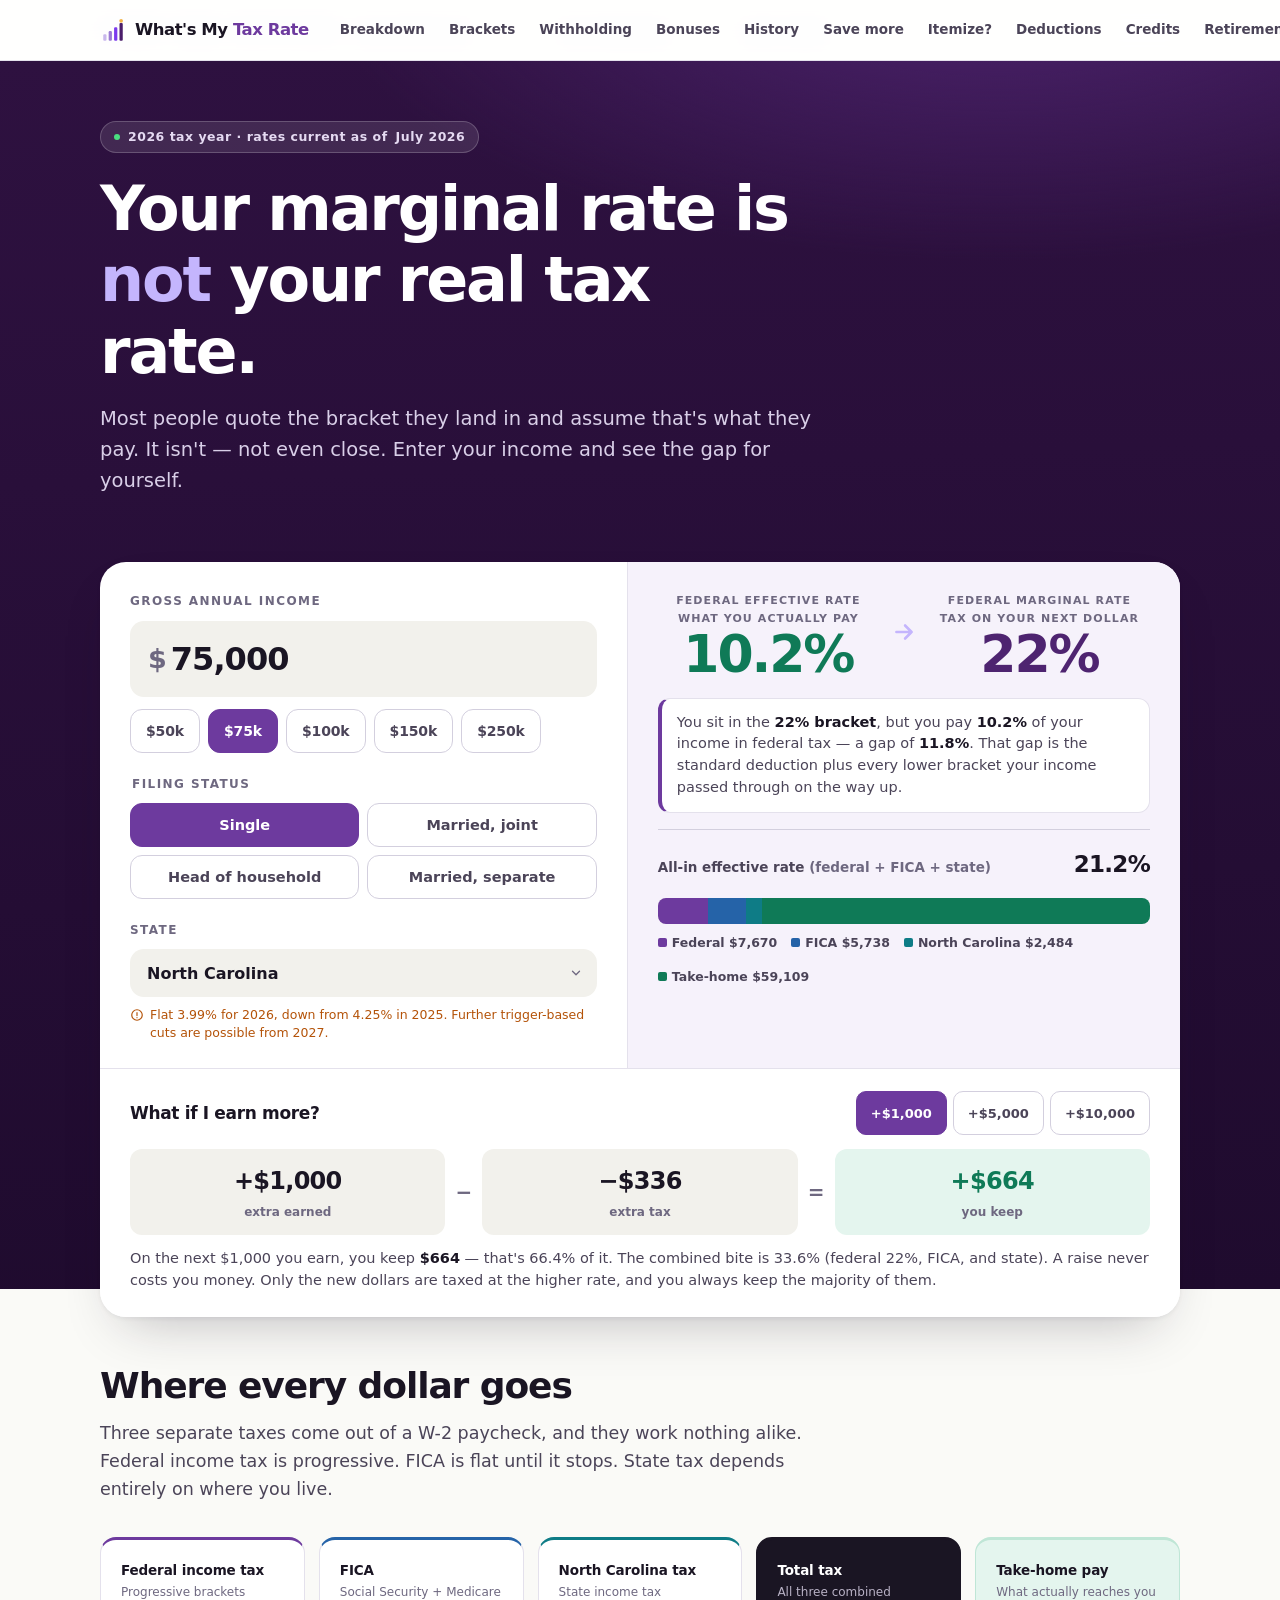
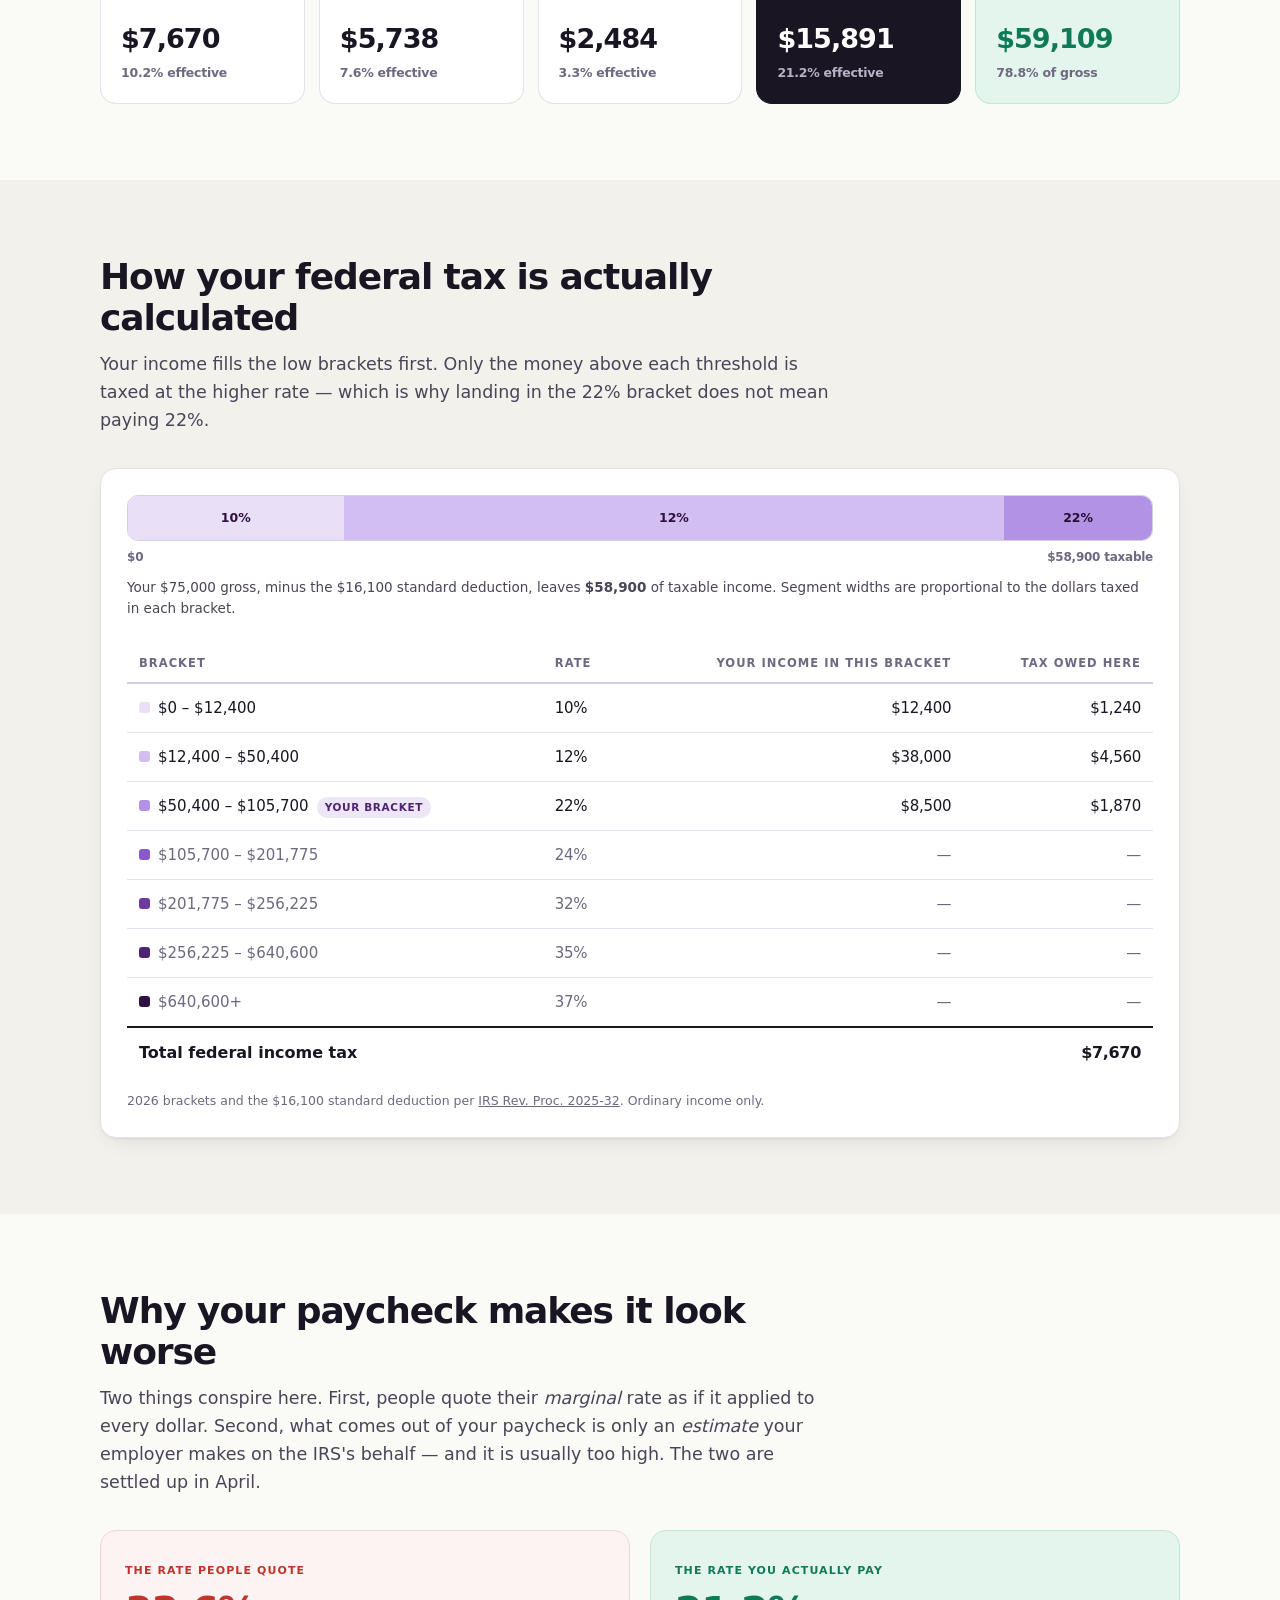
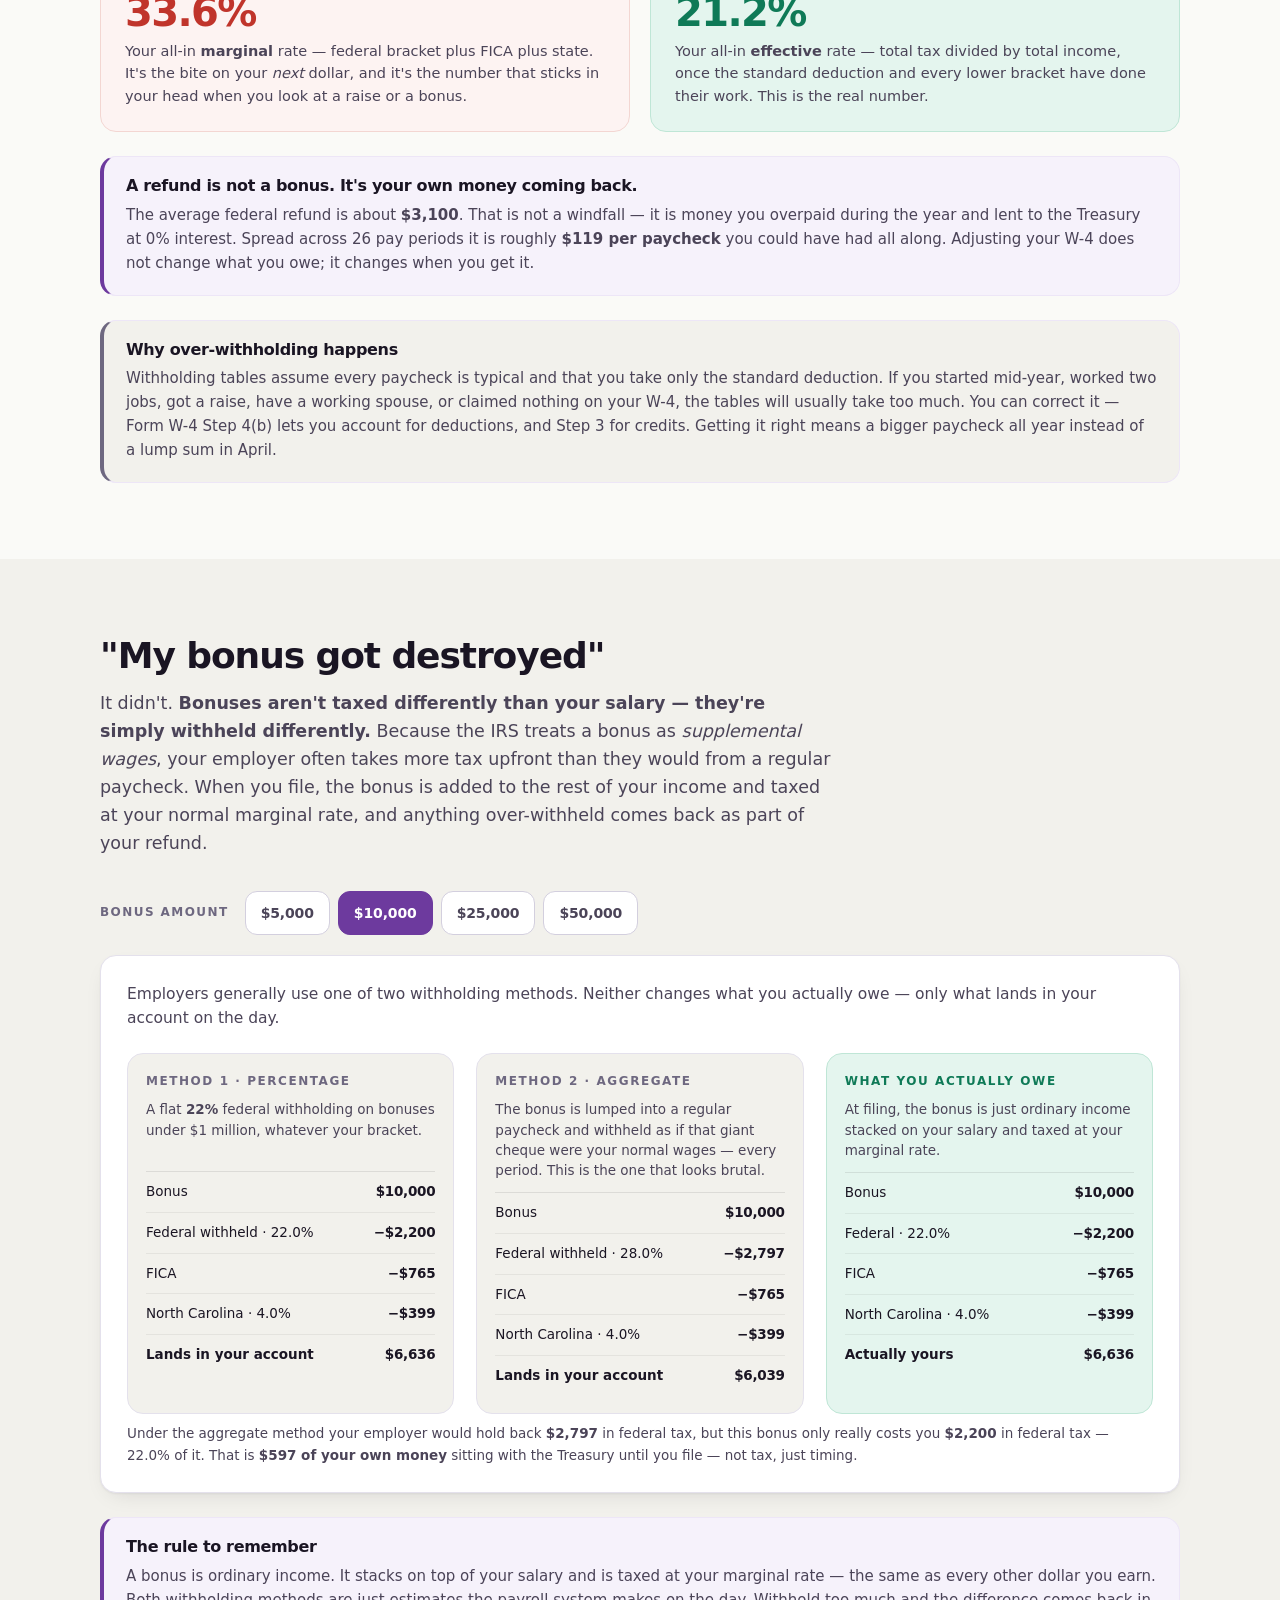
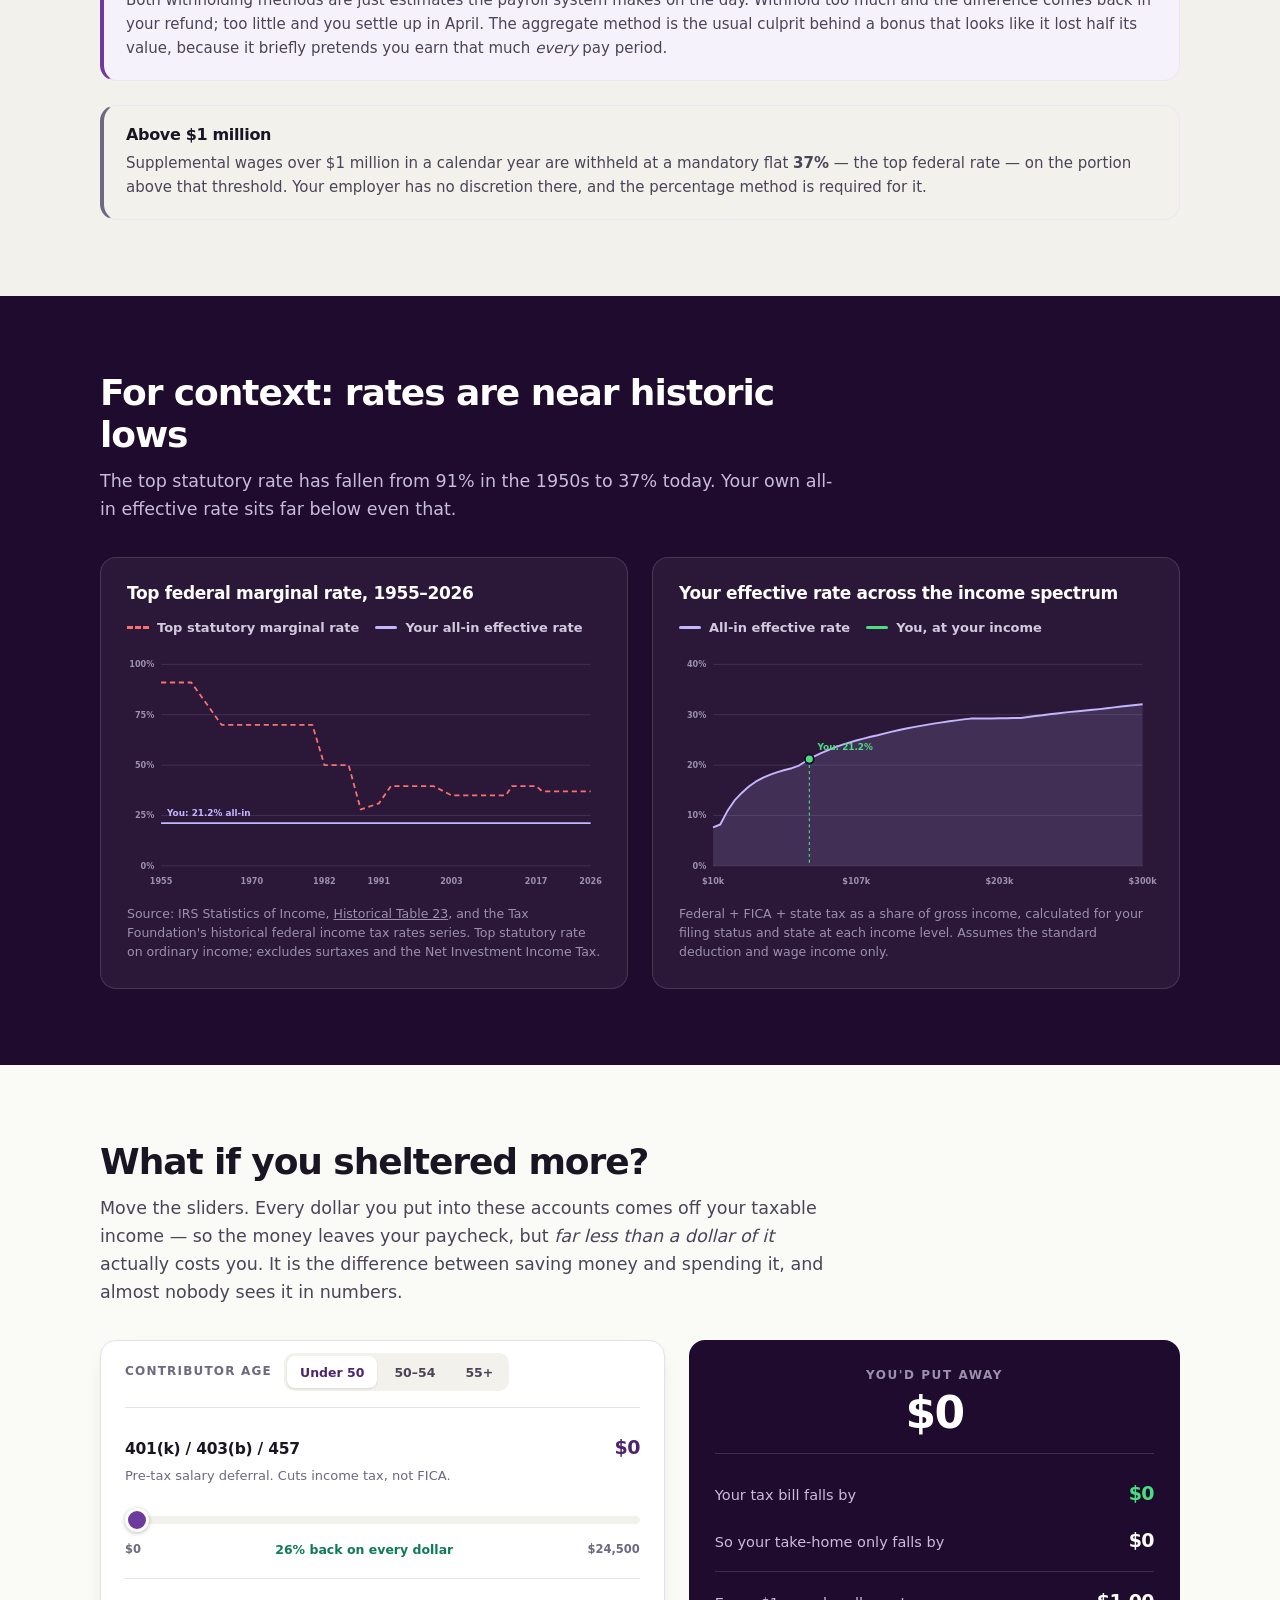
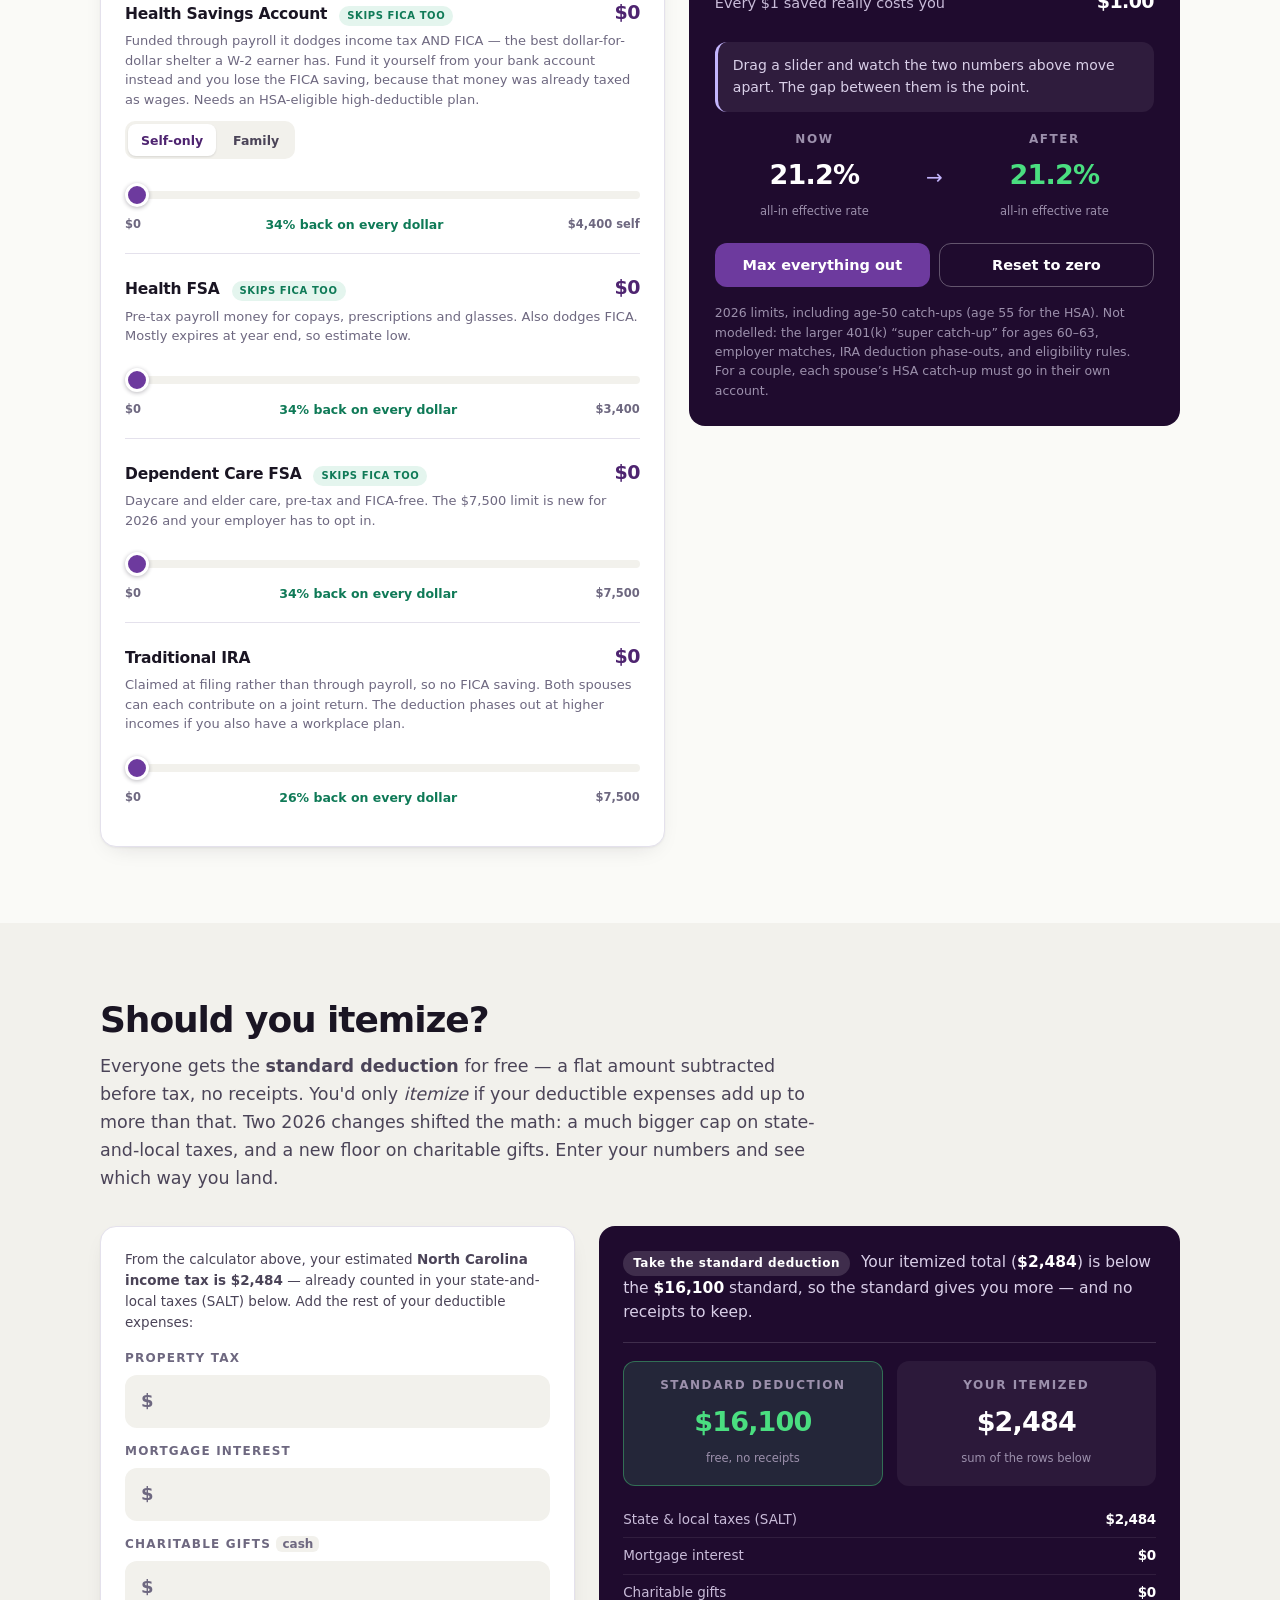
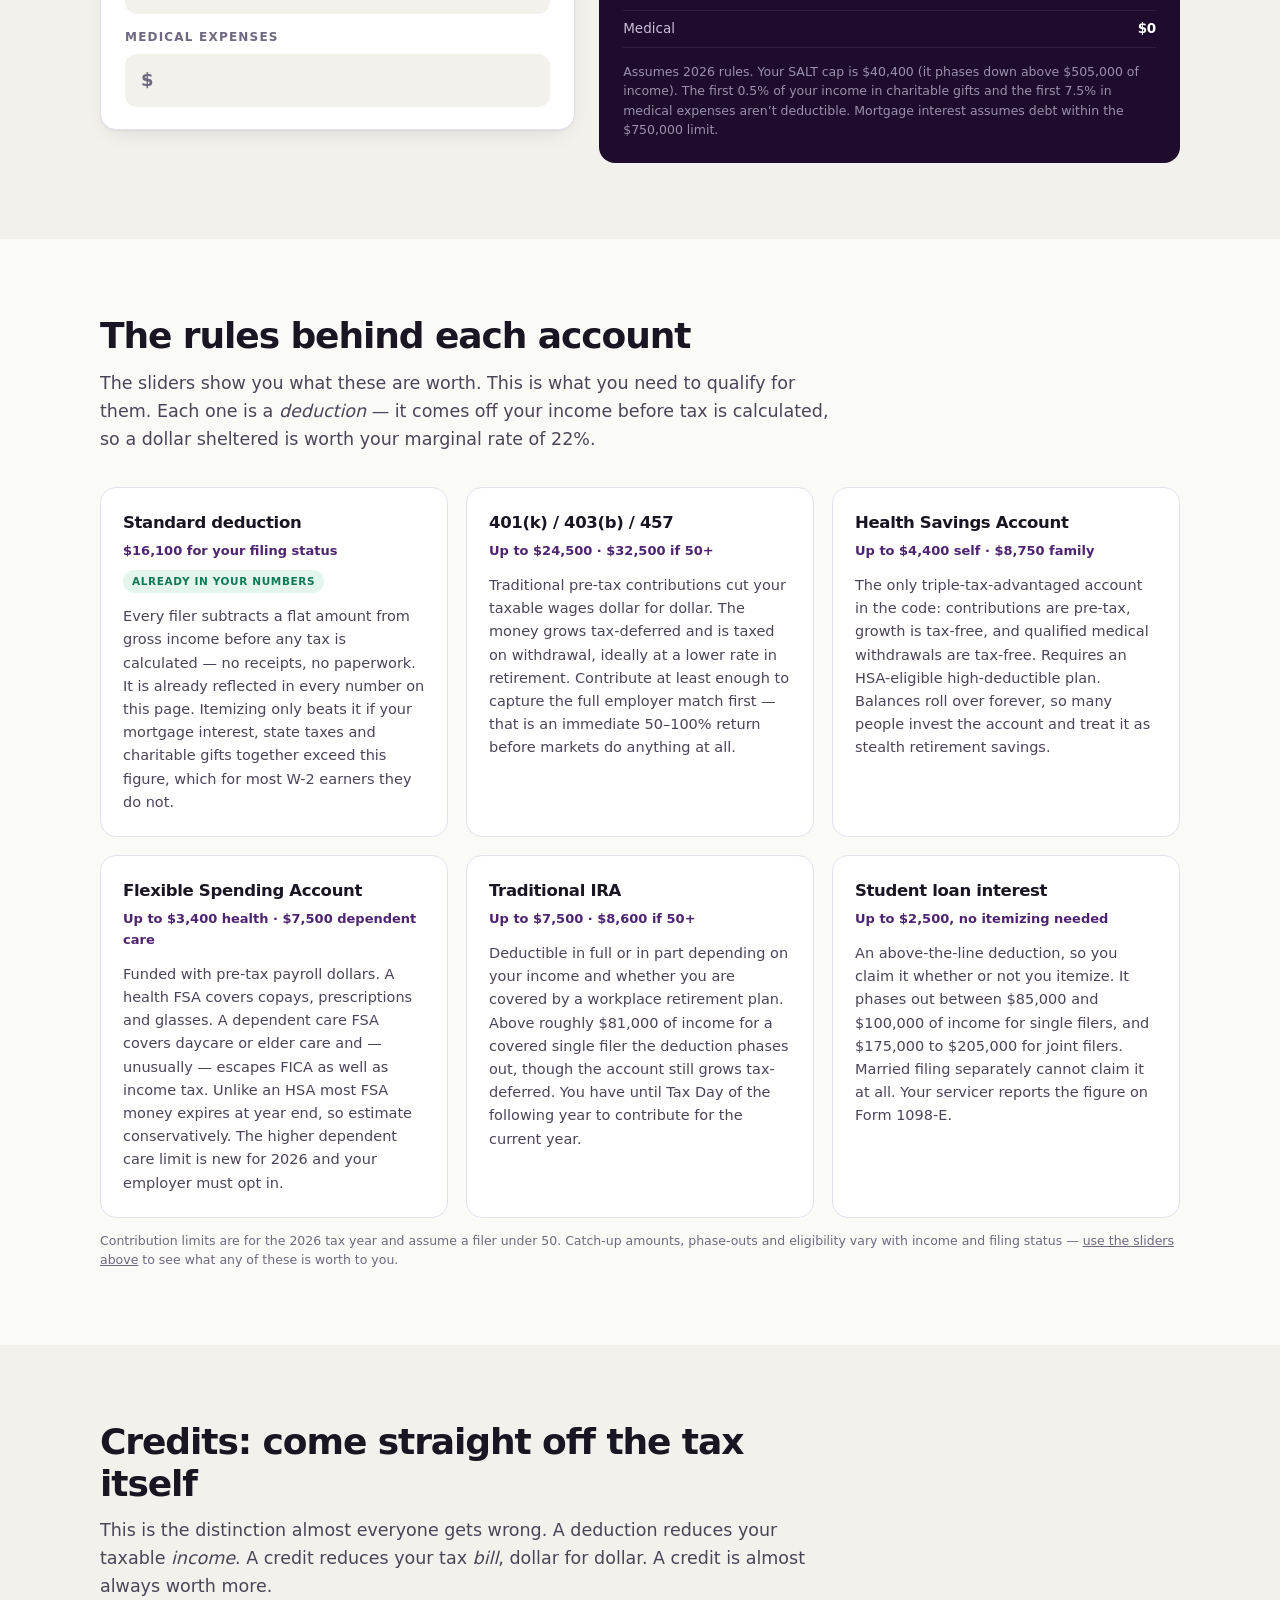
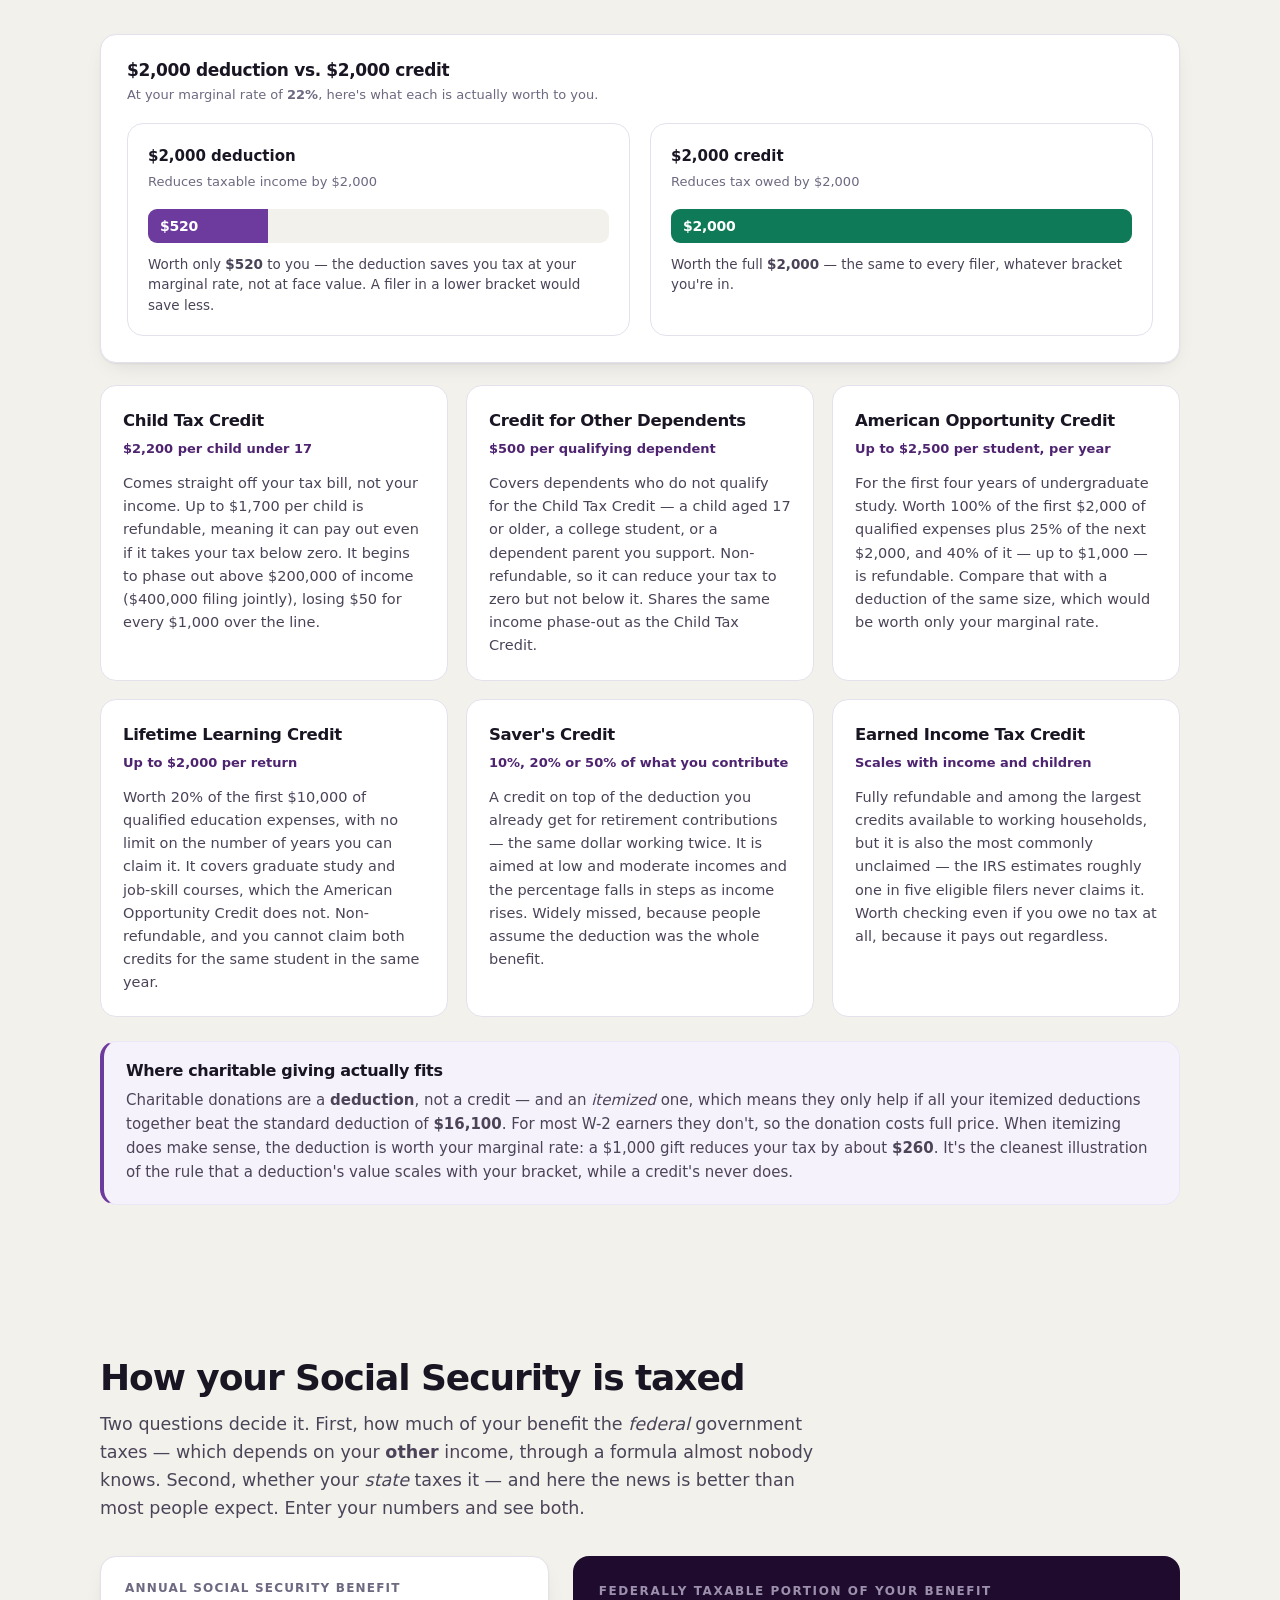
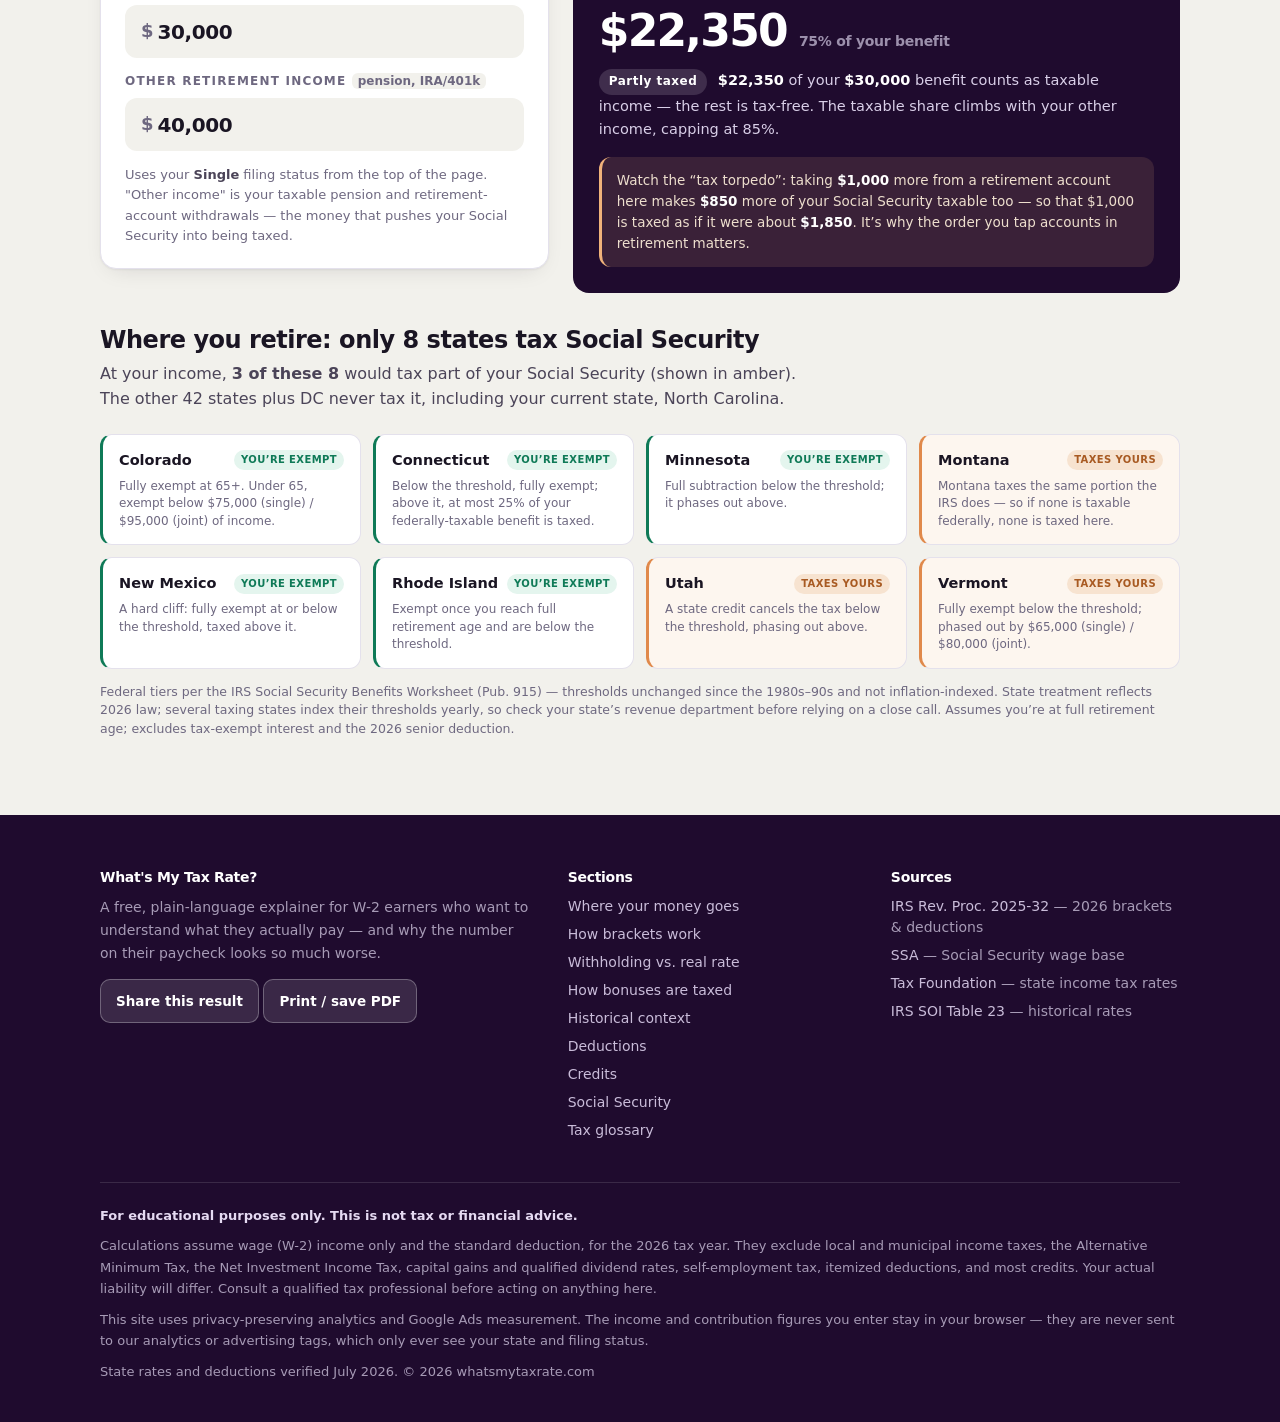
==== index.html @ c8e4b2c5 "Add Bing crawler meta tags and explicit AI bot rules in robots.txt Add robots/revisit-after meta tag" ====
<!DOCTYPE html>
<html lang="en">
<head>
<meta charset="utf-8">
<meta name="viewport" content="width=device-width, initial-scale=1">

<!-- FIX #5 / #9 — real branding + real metadata, no placeholder text -->
<title>What's My Tax Rate? — See your real federal, state and FICA tax rate</title>
<meta name="description" content="Find out what you actually pay in tax. Compare your federal effective rate against your marginal rate, see where every dollar goes, and understand why your paycheck withholding is higher than your real tax bill. Free, 2026 tax year.">
<meta name="robots" content="index, follow">
<meta name="revisit-after" content="7 days">
<link rel="canonical" href="https://whatsmytaxrate.com/">

<meta property="og:type" content="website">
<meta property="og:site_name" content="What's My Tax Rate?">
<meta property="og:url" content="https://whatsmytaxrate.com/">
<meta property="og:title" content="What's My Tax Rate?">
<meta property="og:description" content="Your marginal rate is not your real rate. See exactly what you pay in federal, state and FICA tax — and why your paycheck lies to you.">
<meta property="og:image" content="https://whatsmytaxrate.com/og-image.jpg">
<meta property="og:image:type" content="image/jpeg">
<meta property="og:image:width" content="1200">
<meta property="og:image:height" content="630">
<meta name="twitter:card" content="summary_large_image">
<meta name="twitter:title" content="What's My Tax Rate?">
<meta name="twitter:description" content="Your marginal rate is not your real rate. See exactly what you pay — and why your paycheck lies to you.">
<meta name="twitter:image" content="https://whatsmytaxrate.com/og-image.jpg">
<meta name="theme-color" content="#2E1140">

<!-- ?v=3 forces browsers to drop the aggressively-cached old favicon -->
<!-- Google Ads (gtag). ads.js loads the tag only on the production domain and
     redacts income from what's tracked; kept external so script-src stays strict. -->
<script src="ads.js"></script>

<link rel="icon" href="favicon.svg?v=3" type="image/svg+xml">
<link rel="icon" href="favicon.ico?v=3" sizes="any">
<link rel="icon" href="favicon-32.png?v=3" sizes="32x32" type="image/png">
<link rel="apple-touch-icon" href="apple-touch-icon.png?v=3">
<link rel="manifest" href="site.webmanifest">
<link rel="stylesheet" href="styles.css">
</head>
<body>

<!-- ======================================================================
     Top bar + jump links (FIX #8)
     ====================================================================== -->
<header class="topbar">
  <div class="topbar__inner">
    <a class="brand" href="#top" aria-label="What's My Tax Rate — home">
      <svg class="brand__mark" viewBox="0 -2 48 48" fill="none" aria-hidden="true">
        <rect x="6"  y="30" width="6" height="12" rx="2" fill="#C9B8EC"/>
        <rect x="16" y="24" width="6" height="18" rx="2" fill="#9B7BD4"/>
        <rect x="26" y="17" width="6" height="25" rx="2" fill="#7C3AED"/>
        <rect x="36" y="9"  width="6" height="33" rx="2" fill="#4A1D6A"/>
        <circle cx="39" cy="5" r="3.4" fill="#F2B347"/>
      </svg>
      <span class="brand__name">What's My <em>Tax Rate</em></span>
    </a>
    <nav class="jump" aria-label="Jump to section">
      <a href="#breakdown">Breakdown</a>
      <a href="#brackets">Brackets</a>
      <a href="#withholding">Withholding</a>
      <a href="#bonuses">Bonuses</a>
      <a href="#history">History</a>
      <a href="#shelter">Save more</a>
      <a href="#itemize">Itemize?</a>
      <a href="#deductions">Deductions</a>
      <a href="#credits">Credits</a>
      <a href="#retirement">Retirement</a>
    </nav>
  </div>
</header>

<!-- Sticky mini-result (FIX #6) -->
<div class="ministrip" id="ministrip" data-show="0" aria-hidden="true">
  <div class="ministrip__inner">
    <span class="ministrip__ctx" id="mini-ctx">—</span>
    <span class="ministrip__stat"><span>Fed effective</span><b class="num" id="mini-eff">—</b></span>
    <span class="ministrip__stat"><span>Fed marginal</span><b class="num" id="mini-marg">—</b></span>
    <span class="ministrip__stat"><span>Take-home</span><b class="num" id="mini-take">—</b></span>
    <button class="btn btn--ghost btn-share" type="button" data-share>Share</button>
  </div>
</div>

<main id="top">

<!-- ======================================================================
     Hero + calculator
     ====================================================================== -->
<section class="hero">
  <div class="wrap">
    <div class="hero__head">
      <!-- FIX (credibility) — visible data vintage -->
      <span class="hero__stamp"><span class="dot"></span>2026 tax year · rates current as of <span id="stamp-date">July 2026</span></span>
      <h1>Your marginal rate is <em>not</em> your real tax rate.</h1>
      <p class="hero__sub">Most people quote the bracket they land in and assume that's what they pay. It isn't — not even close. Enter your income and see the gap for yourself.</p>
    </div>

    <div class="calc">
      <div class="calc__grid">

        <!-- ---------------- Inputs ---------------- -->
        <div class="calc__inputs">
          <div class="field">
            <label for="income">Gross annual income</label>
            <div class="income">
              <span class="income__sym" aria-hidden="true">$</span>
              <!-- FIX — numeric keypad on mobile, properly labelled -->
              <input id="income" type="text" inputmode="numeric" autocomplete="off"
                     spellcheck="false" value="75,000" aria-describedby="income-help">
            </div>
            <p id="income-help" class="sr-only">Enter your total yearly income before any taxes or deductions are taken out.</p>
            <div class="chips" id="quickpicks" role="group" aria-label="Common income amounts"></div>
          </div>

          <fieldset class="field">
            <legend class="field__legend">Filing status</legend>
            <div class="segs" id="status" role="radiogroup" aria-label="Filing status"></div>
          </fieldset>

          <div class="field">
            <label for="state">State</label>
            <div class="selectwrap">
              <select id="state"></select>
              <svg width="14" height="14" viewBox="0 0 24 24" fill="none" aria-hidden="true">
                <path d="m6 9 6 6 6-6" stroke="currentColor" stroke-width="2.2" stroke-linecap="round" stroke-linejoin="round"/>
              </svg>
            </div>
            <!-- FIX #17 — explicit local-tax disclosure -->
            <p class="localnote" id="localnote" hidden>
              <svg width="14" height="14" viewBox="0 0 24 24" fill="none" aria-hidden="true">
                <circle cx="12" cy="12" r="9" stroke="currentColor" stroke-width="2"/>
                <path d="M12 8v5M12 16.5v.01" stroke="currentColor" stroke-width="2" stroke-linecap="round"/>
              </svg>
              <span id="localnote-text"></span>
            </p>
          </div>
        </div>

        <!-- ---------------- Result: the like-for-like pairing (FIX #1) ---------------- -->
        <div class="calc__result">
          <div class="pair">
            <div class="pair__cell">
              <span class="pair__label">Federal effective rate<br>what you actually pay</span>
              <span class="pair__val pair__val--eff num" id="fed-eff">—</span>
            </div>
            <div class="pair__arrow" aria-hidden="true">
              <svg width="26" height="26" viewBox="0 0 24 24" fill="none">
                <path d="M5 12h14M13 6l6 6-6 6" stroke="currentColor" stroke-width="2.4" stroke-linecap="round" stroke-linejoin="round"/>
              </svg>
            </div>
            <div class="pair__cell">
              <span class="pair__label">Federal marginal rate<br>tax on your next dollar</span>
              <span class="pair__val num" id="fed-marg">—</span>
            </div>
          </div>

          <p class="gapnote" id="gapnote">—</p>

          <div class="allin">
            <span class="allin__l">All-in effective rate <span style="color:var(--ink-3);font-weight:600">(federal + FICA + state)</span></span>
            <span class="allin__v num" id="allin">—</span>
          </div>

          <div class="splitbar">
            <div class="splitbar__track" id="splitbar" role="img" aria-label="Split of gross income between taxes and take-home pay"></div>
            <div class="splitbar__key" id="splitkey"></div>
          </div>
        </div>
      </div>

      <!-- ---------------- "What if I earn more?" (FIX #13) ---------------- -->
      <div class="raise">
        <div class="raise__top">
          <span class="raise__q">What if I earn more?</span>
          <div class="raise__amts" id="raise-amts" role="group" aria-label="Raise amount"></div>
        </div>
        <div class="raise__flow">
          <div class="raise__box"><b class="num" id="raise-gross">—</b><span>extra earned</span></div>
          <div class="raise__op" aria-hidden="true">−</div>
          <div class="raise__box"><b class="num" id="raise-tax">—</b><span>extra tax</span></div>
          <div class="raise__op" aria-hidden="true">=</div>
          <div class="raise__box raise__box--keep"><b class="num" id="raise-keep">—</b><span>you keep</span></div>
        </div>
        <p class="raise__verdict" id="raise-verdict">—</p>
      </div>
    </div>
  </div>
</section>

<!-- ======================================================================
     Breakdown
     ====================================================================== -->
<section class="section" id="breakdown">
  <div class="wrap">
    <div class="section__head">
      <h2>Where every dollar goes</h2>
      <p class="section__lead">Three separate taxes come out of a W-2 paycheck, and they work nothing alike. Federal income tax is progressive. FICA is flat until it stops. State tax depends entirely on where you live.</p>
    </div>
    <div class="breakdown" id="breakdown-cards"></div>
  </div>
</section>

<!-- ======================================================================
     Brackets
     ====================================================================== -->
<section class="section section--tint" id="brackets">
  <div class="wrap">
    <div class="section__head">
      <h2>How your federal tax is actually calculated</h2>
      <p class="section__lead">Your income fills the low brackets first. Only the money above each threshold is taxed at the higher rate — which is why landing in the 22% bracket does not mean paying 22%.</p>
    </div>

    <!-- Shown instead of the federal bracket table when federal tax is excluded (Puerto Rico). -->
    <div class="card prcard" id="brk-pr" hidden>
      <h3 class="prcard__h">Your federal income tax here is $0.</h3>
      <p class="prcard__p">As a bona fide Puerto Rico resident, your Puerto-Rico-source wages are excluded from US federal income tax under <b>IRC §933</b> — they never appear on a federal return. So these federal brackets simply don't apply to that income. What you actually pay on those wages is <b>Puerto Rico's own income tax</b> (shown in your breakdown) plus <b>FICA</b>, which still comes out just like on the mainland. The Act 60 section below explains where the famous 0% and 4% rates really apply.</p>
    </div>

    <div class="card" id="brk-card">
      <!-- FIX #15 — segment widths are strictly proportional to dollars taxed -->
      <div class="fill">
        <div class="fill__track" id="fill-track" role="img" aria-label="Proportional view of your taxable income across federal brackets"></div>
        <div class="fill__scale"><span>$0</span><span class="num" id="fill-max">—</span></div>
        <p class="fill__cap" id="fill-cap">—</p>
      </div>

      <div class="tablewrap">
        <table class="brk">
          <caption class="sr-only">Federal tax owed in each bracket for your income and filing status</caption>
          <thead>
            <tr>
              <th scope="col">Bracket</th>
              <th scope="col">Rate</th>
              <th scope="col" class="r">Your income in this bracket</th>
              <th scope="col" class="r">Tax owed here</th>
            </tr>
          </thead>
          <tbody id="brk-body"></tbody>
          <tfoot>
            <tr>
              <td colspan="3">Total federal income tax</td>
              <td class="r num" id="brk-total">—</td>
            </tr>
          </tfoot>
        </table>
      </div>
      <p class="source" id="brk-source">—</p>
    </div>
  </div>
</section>

<!-- ======================================================================
     Puerto Rico / Act 60 — shown only when Puerto Rico is selected
     ====================================================================== -->
<section class="section section--tint" id="act60" hidden>
  <div class="wrap">
    <div class="section__head">
      <h2>Puerto Rico &amp; Act 60: what actually happens to your paycheck</h2>
      <p class="section__lead">You've probably heard some version of "move to Puerto Rico and pay 4% on everything." For a salary, that isn't how it works — and the difference is worth understanding before it drives a decision. Here's the real picture, by type of income.</p>
    </div>

    <div class="a60grid">
      <div class="a60card">
        <span class="a60card__tag">Your salary</span>
        <div class="a60card__rate">0–33%</div>
        <p class="a60card__p">Ordinary wages are taxed at <b>Puerto Rico's regular income tax rates</b> — the same 0% to 33% brackets shown in your result above. <b>Act 60 does not lower this.</b> What you <em>do</em> get is the federal side: your PR-source wages are excluded from US federal income tax under IRC §933, so your federal rate is 0%. FICA still applies.</p>
      </div>
      <div class="a60card a60card--good">
        <span class="a60card__tag">Investment income</span>
        <div class="a60card__rate">0%</div>
        <p class="a60card__p">This is the real Act 60 headline — but it's <b>investment</b> income, not salary. The individual-investor decree (Chapter 2, formerly Act 22) grants <b>0% Puerto Rico tax on interest, dividends, and capital gains</b> that build up <em>after</em> you become a resident. Gains from before your move generally stay US-taxable.</p>
      </div>
      <div class="a60card a60card--good">
        <span class="a60card__tag">Export-services business</span>
        <div class="a60card__rate">4%</div>
        <p class="a60card__p">The famous 4% is a <b>corporate</b> rate (Chapter 3, formerly Act 20) on profit from services sold to clients outside Puerto Rico. If you run one, the law requires you to pay yourself a <b>reasonable salary — taxed at those ordinary 0–33% rates.</b> Only the leftover business profit gets the 4%.</p>
      </div>
    </div>

    <div class="callout">
      <h4>So the myth, plainly</h4>
      <p>"I'll pay 4% on my paycheck" conflates three separate things: a <b>0% investor rate</b> on investment income, a <b>4% corporate rate</b> on export-services profit, and your <b>salary — which is taxed at Puerto Rico's regular rates</b>. A plain W-2 earner who moves to Puerto Rico gets the federal §933 exclusion and still owes full PR income tax on wages, plus FICA.</p>
    </div>

    <div class="a60two">
      <div class="callout" style="background:var(--bg-alt);border-left-color:var(--ink-3)">
        <h4>It hinges on being a bona fide resident</h4>
        <p>The benefits require genuinely living there (IRC §937): roughly <b>183 days a year in Puerto Rico</b>, your main home and work there, and closer ties to the island than anywhere else. The investor decree also asks for an annual charitable donation, buying a home within two years, and filing fees. The IRS has an active enforcement campaign focused on people who claim residency without the substance — so this is about actually moving, not paperwork.</p>
      </div>
      <div class="callout" style="background:var(--bg-alt);border-left-color:var(--warn)">
        <h4>The 0% window is closing for new investors</h4>
        <p>New individual-investor decrees filed on or after <b>January 1, 2027</b> are set to face a <b>4% tax on investment income instead of 0%</b>. Applications filed by the end of 2026 can still lock in the current 0%. The details of the reform are still settling — a reason to confirm current law before acting.</p>
      </div>
    </div>

    <p class="source">For educational purposes only — not tax or legal advice. Puerto Rico income tax uses the 2018-reform brackets, the latest published; a 2026-specific schedule was not available. Act 60 residency, sourcing, and decree rules are complex and enforced on their substance; talk to a qualified Puerto Rico tax professional before relying on any of this.</p>
  </div>
</section>

<!-- ======================================================================
     FIX #10 — Withholding vs. your real rate
     ====================================================================== -->
<section class="section" id="withholding">
  <div class="wrap">
    <div class="section__head">
      <h2>Why your paycheck makes it look worse</h2>
      <p class="section__lead">Two things conspire here. First, people quote their <em>marginal</em> rate as if it applied to every dollar. Second, what comes out of your paycheck is only an <em>estimate</em> your employer makes on the IRS's behalf — and it is usually too high. The two are settled up in April.</p>
    </div>

    <div class="compare">
      <div class="cmp cmp--myth">
        <span class="cmp__tag">The rate people quote</span>
        <div class="cmp__big num" id="wh-feels">—</div>
        <p class="cmp__cap">Your all-in <strong>marginal</strong> rate — federal bracket plus FICA plus state. It's the bite on your <em>next</em> dollar, and it's the number that sticks in your head when you look at a raise or a bonus.</p>
      </div>
      <div class="cmp cmp--real">
        <span class="cmp__tag">The rate you actually pay</span>
        <div class="cmp__big num" id="wh-real">—</div>
        <p class="cmp__cap">Your all-in <strong>effective</strong> rate — total tax divided by total income, once the standard deduction and every lower bracket have done their work. This is the real number.</p>
      </div>
    </div>

    <div class="callout">
      <h4>A refund is not a bonus. It's your own money coming back.</h4>
      <p id="wh-refund">—</p>
    </div>

    <div class="callout" style="background:var(--bg-alt);border-left-color:var(--ink-3)">
      <h4>Why over-withholding happens</h4>
      <p>Withholding tables assume every paycheck is typical and that you take only the standard deduction. If you started mid-year, worked two jobs, got a raise, have a working spouse, or claimed nothing on your W-4, the tables will usually take too much. You can correct it — Form W-4 Step 4(b) lets you account for deductions, and Step 3 for credits. Getting it right means a bigger paycheck all year instead of a lump sum in April.</p>
    </div>
  </div>
</section>

<!-- ======================================================================
     FIX #11 — Bonuses
     ====================================================================== -->
<section class="section section--tint" id="bonuses">
  <div class="wrap">
    <div class="section__head">
      <h2>"My bonus got destroyed"</h2>
      <p class="section__lead">It didn't. <strong>Bonuses aren't taxed differently than your salary — they're simply withheld differently.</strong> Because the IRS treats a bonus as <em>supplemental wages</em>, your employer often takes more tax upfront than they would from a regular paycheck. When you file, the bonus is added to the rest of your income and taxed at your normal marginal rate, and anything over-withheld comes back as part of your refund.</p>
    </div>

    <div class="bonusbar">
      <span class="bonusbar__label">Bonus amount</span>
      <div class="chips" id="bonus-amounts" role="group" aria-label="Bonus amount"></div>
    </div>

    <div class="card">
      <p class="bonus__intro">Employers generally use one of two withholding methods. Neither changes what you actually owe — only what lands in your account on the day.</p>

      <div class="bonus3">
        <div class="bonus3__col">
          <span class="eyebrow">Method 1 · Percentage</span>
          <p class="bonus3__desc">A flat <b id="bonus-flat-rate">22%</b> federal withholding on bonuses under $1 million, whatever your bracket.</p>
          <div class="ledger" id="bonus-withheld"></div>
        </div>

        <div class="bonus3__col">
          <span class="eyebrow">Method 2 · Aggregate</span>
          <p class="bonus3__desc">The bonus is lumped into a regular paycheck and withheld as if that giant cheque were your normal wages — every period. This is the one that looks brutal.</p>
          <div class="ledger" id="bonus-aggregate"></div>
        </div>

        <div class="bonus3__col bonus3__col--truth">
          <span class="eyebrow">What you actually owe</span>
          <p class="bonus3__desc">At filing, the bonus is just ordinary income stacked on your salary and taxed at your marginal rate.</p>
          <div class="ledger" id="bonus-actual"></div>
        </div>
      </div>

      <p class="fill__cap" id="bonus-verdict">—</p>
    </div>

    <div class="callout">
      <h4>The rule to remember</h4>
      <p>A bonus is ordinary income. It stacks on top of your salary and is taxed at your marginal rate — the same as every other dollar you earn. Both withholding methods are just estimates the payroll system makes on the day. Withhold too much and the difference comes back in your refund; too little and you settle up in April. The aggregate method is the usual culprit behind a bonus that looks like it lost half its value, because it briefly pretends you earn that much <em>every</em> pay period.</p>
    </div>

    <div class="callout" style="background:var(--bg-alt);border-left-color:var(--ink-3)">
      <h4>Above $1 million</h4>
      <p>Supplemental wages over $1 million in a calendar year are withheld at a mandatory flat <b>37%</b> — the top federal rate — on the portion above that threshold. Your employer has no discretion there, and the percentage method is required for it.</p>
    </div>
  </div>
</section>

<!-- ======================================================================
     History + curve  (FIX #2, #3)
     ====================================================================== -->
<section class="section section--ink" id="history">
  <div class="wrap">
    <div class="section__head">
      <h2>For context: rates are near historic lows</h2>
      <p class="section__lead">The top statutory rate has fallen from 91% in the 1950s to 37% today. Your own all-in effective rate sits far below even that.</p>
    </div>

    <div class="chartgrid">
      <div class="card">
        <h3 style="font-size:17px;margin-bottom:14px">Top federal marginal rate, 1955–2026</h3>
        <!-- FIX #3 — explicit legend -->
        <div class="legend">
          <span class="legend__item"><span class="legend__key legend__key--dash" style="color:#F87171"></span>Top statutory marginal rate</span>
          <span class="legend__item"><span class="legend__key" style="background:#C4B5FD"></span>Your all-in effective rate</span>
        </div>
        <svg class="chart" id="chart-history" viewBox="0 0 640 320" preserveAspectRatio="xMidYMid meet" role="img"
             aria-labelledby="hist-title hist-desc">
          <title id="hist-title">Top federal marginal tax rate from 1955 to 2026</title>
          <desc id="hist-desc">A line chart showing the top statutory federal marginal rate falling from 91 percent in 1955 to 37 percent in 2026, with your own all-in effective rate plotted well below it.</desc>
        </svg>
        <p class="source">Source: IRS Statistics of Income, <a href="https://www.irs.gov/statistics/soi-tax-stats-historical-table-23" rel="noopener">Historical Table 23</a>, and the Tax Foundation's historical federal income tax rates series. Top statutory rate on ordinary income; excludes surtaxes and the Net Investment Income Tax.</p>
      </div>

      <div class="card">
        <h3 style="font-size:17px;margin-bottom:14px">Your effective rate across the income spectrum</h3>
        <div class="legend">
          <span class="legend__item"><span class="legend__key" style="background:#C4B5FD"></span>All-in effective rate</span>
          <span class="legend__item"><span class="legend__key" style="background:#4ADE80"></span>You, at your income</span>
        </div>
        <svg class="chart" id="chart-curve" viewBox="0 0 640 320" preserveAspectRatio="xMidYMid meet" role="img"
             aria-labelledby="curve-title curve-desc">
          <title id="curve-title">Effective tax rate by income level</title>
          <desc id="curve-desc">A curve showing how the all-in effective tax rate rises gradually with income for your filing status and state, with your position marked.</desc>
        </svg>
        <p class="source">Federal + FICA + state tax as a share of gross income, calculated for your filing status and state at each income level. Assumes the standard deduction and wage income only.</p>
      </div>
    </div>
  </div>
</section>

<!-- ======================================================================
     Interactive shelter panel — turn the dials, watch the bill move
     ====================================================================== -->
<section class="section" id="shelter">
  <div class="wrap">
    <div class="section__head">
      <h2>What if you sheltered more?</h2>
      <p class="section__lead">Move the sliders. Every dollar you put into these accounts comes off your taxable income — so the money leaves your paycheck, but <em>far less than a dollar of it</em> actually costs you. It is the difference between saving money and spending it, and almost nobody sees it in numbers.</p>
    </div>

    <div class="shelter">
      <div class="shelter__controls" id="shelter-controls"></div>

      <div class="shelter__result">
        <div class="shelter__headline">
          <span class="eyebrow">You'd put away</span>
          <span class="shelter__big num" id="sh-contrib">$0</span>
        </div>

        <div class="shelter__flow">
          <div class="shelter__row">
            <span>Your tax bill falls by</span>
            <b class="num shelter__good" id="sh-saved">$0</b>
          </div>
          <div class="shelter__row">
            <span>So your take-home only falls by</span>
            <b class="num" id="sh-cost">$0</b>
          </div>
          <div class="shelter__row shelter__row--rule">
            <span>Every $1 saved really costs you</span>
            <b class="num" id="sh-perdollar">$1.00</b>
          </div>
        </div>

        <p class="shelter__verdict" id="sh-verdict">Drag a slider to see the effect.</p>

        <div class="shelter__compare">
          <div class="shelter__col">
            <span class="eyebrow">Now</span>
            <b class="num" id="sh-rate-before">—</b>
            <span class="shelter__sub">all-in effective rate</span>
          </div>
          <div class="shelter__arrow" aria-hidden="true">→</div>
          <div class="shelter__col shelter__col--after">
            <span class="eyebrow">After</span>
            <b class="num" id="sh-rate-after">—</b>
            <span class="shelter__sub">all-in effective rate</span>
          </div>
        </div>

        <div class="shelter__actions">
          <button class="btn btn--primary" type="button" id="sh-max">Max everything out</button>
          <button class="btn btn--outline" type="button" id="sh-reset">Reset to zero</button>
        </div>

        <p class="shelter__fine" id="sh-fine">—</p>
      </div>
    </div>
  </div>
</section>

<!-- ======================================================================
     Should you itemize?  (SALT + charitable, 2026 rules)
     ====================================================================== -->
<section class="section section--tint" id="itemize">
  <div class="wrap">
    <div class="section__head">
      <h2>Should you itemize?</h2>
      <p class="section__lead">Everyone gets the <b>standard deduction</b> for free — a flat amount subtracted before tax, no receipts. You'd only <em>itemize</em> if your deductible expenses add up to more than that. Two 2026 changes shifted the math: a much bigger cap on state-and-local taxes, and a new floor on charitable gifts. Enter your numbers and see which way you land.</p>
    </div>

    <div class="itemize">
      <div class="itemize__inputs">
        <p class="itemize__prefill" id="itm-prefill">—</p>
        <div class="itemize__field">
          <label for="itm-salt-prop">Property tax</label>
          <div class="minput"><span>$</span><input id="itm-salt-prop" type="text" inputmode="numeric" autocomplete="off" value="0"></div>
        </div>
        <div class="itemize__field">
          <label for="itm-mortgage">Mortgage interest</label>
          <div class="minput"><span>$</span><input id="itm-mortgage" type="text" inputmode="numeric" autocomplete="off" value="0"></div>
        </div>
        <div class="itemize__field">
          <label for="itm-charity">Charitable gifts <span class="itemize__hint">cash</span></label>
          <div class="minput"><span>$</span><input id="itm-charity" type="text" inputmode="numeric" autocomplete="off" value="0"></div>
        </div>
        <div class="itemize__field">
          <label for="itm-medical">Medical expenses</label>
          <div class="minput"><span>$</span><input id="itm-medical" type="text" inputmode="numeric" autocomplete="off" value="0"></div>
        </div>
      </div>

      <div class="itemize__result">
        <div class="itemize__verdict" id="itm-verdict">—</div>
        <div class="itemize__vs">
          <div class="itemize__col" id="itm-col-std">
            <span class="eyebrow">Standard deduction</span>
            <b class="num" id="itm-std">—</b>
            <span class="itemize__sub">free, no receipts</span>
          </div>
          <div class="itemize__col" id="itm-col-item">
            <span class="eyebrow">Your itemized</span>
            <b class="num" id="itm-total">—</b>
            <span class="itemize__sub">sum of the rows below</span>
          </div>
        </div>
        <ul class="itemize__ledger" id="itm-ledger"></ul>
        <p class="itemize__note" id="itm-note">—</p>
      </div>
    </div>
  </div>
</section>

<!-- ======================================================================
     Deductions  (FIX #7 — always visible, never collapsed)
     ====================================================================== -->
<section class="section" id="deductions">
  <div class="wrap">
    <div class="section__head">
      <h2>The rules behind each account</h2>
      <p class="section__lead">The sliders show you what these are worth. This is what you need to qualify for them. Each one is a <em>deduction</em> — it comes off your income before tax is calculated, so a dollar sheltered is worth your marginal rate of <span id="ded-rate-inline">—</span>.</p>
    </div>
    <div class="lever" id="deduction-cards"></div>
    <p class="source" id="ded-source">—</p>
  </div>
</section>

<!-- ======================================================================
     FIX #12 — Credits
     ====================================================================== -->
<section class="section section--tint" id="credits">
  <div class="wrap">
    <div class="section__head">
      <h2>Credits: come straight off the tax itself</h2>
      <p class="section__lead">This is the distinction almost everyone gets wrong. A deduction reduces your taxable <em>income</em>. A credit reduces your tax <em>bill</em>, dollar for dollar. A credit is almost always worth more.</p>
    </div>

    <div class="card" style="margin-bottom:22px">
      <h3 style="font-size:17px;margin-bottom:4px">$2,000 deduction vs. $2,000 credit</h3>
      <p class="dcbar__s" style="margin-bottom:18px">At your marginal rate of <b id="dc-rate">—</b>, here's what each is actually worth to you.</p>
      <div class="dcbars">
        <div class="dcbar">
          <div class="dcbar__h">$2,000 deduction</div>
          <div class="dcbar__s">Reduces taxable income by $2,000</div>
          <div class="dcbar__track"><div class="dcbar__f dcbar__f--ded num" id="dc-ded-bar">—</div></div>
          <p class="dcbar__note" id="dc-ded-note">—</p>
        </div>
        <div class="dcbar">
          <div class="dcbar__h">$2,000 credit</div>
          <div class="dcbar__s">Reduces tax owed by $2,000</div>
          <div class="dcbar__track"><div class="dcbar__f dcbar__f--cred num" id="dc-cred-bar">—</div></div>
          <p class="dcbar__note">Worth the full <b>$2,000</b> — the same to every filer, whatever bracket you're in.</p>
        </div>
      </div>
    </div>

    <div class="lever" id="credit-cards"></div>

    <div class="callout">
      <h4>Where charitable giving actually fits</h4>
      <p>Charitable donations are a <strong>deduction</strong>, not a credit — and an <em>itemized</em> one, which means they only help if all your itemized deductions together beat the standard deduction of <b id="chr-std">—</b>. For most W-2 earners they don't, so the donation costs full price. When itemizing does make sense, the deduction is worth your marginal rate: a $1,000 gift reduces your tax by about <b id="chr-val">—</b>. It's the cleanest illustration of the rule that a deduction's value scales with your bracket, while a credit's never does.</p>
    </div>
  </div>
</section>

<!-- ======================================================================
     Retirement — how your Social Security is taxed & where to retire
     ====================================================================== -->
<section class="section section--tint" id="retirement">
  <div class="wrap">
    <div class="section__head">
      <h2>How your Social Security is taxed</h2>
      <p class="section__lead">Two questions decide it. First, how much of your benefit the <em>federal</em> government taxes — which depends on your <b>other</b> income, through a formula almost nobody knows. Second, whether your <em>state</em> taxes it — and here the news is better than most people expect. Enter your numbers and see both.</p>
    </div>

    <div class="ret">
      <div class="ret__inputs">
        <div class="itemize__field">
          <label for="ret-ss">Annual Social Security benefit</label>
          <div class="minput"><span>$</span><input id="ret-ss" type="text" inputmode="numeric" autocomplete="off" value="30,000"></div>
        </div>
        <div class="itemize__field">
          <label for="ret-other">Other retirement income <span class="itemize__hint">pension, IRA/401k</span></label>
          <div class="minput"><span>$</span><input id="ret-other" type="text" inputmode="numeric" autocomplete="off" value="40,000"></div>
        </div>
        <p class="ret__hint">Uses your <b id="ret-status">Single</b> filing status from the top of the page. "Other income" is your taxable pension and retirement-account withdrawals — the money that pushes your Social Security into being taxed.</p>
      </div>

      <div class="ret__result">
        <div class="ret__headline">
          <span class="eyebrow">Federally taxable portion of your benefit</span>
          <div class="ret__big"><b class="num" id="ret-taxable">—</b><span class="num" id="ret-taxable-pct">—</span></div>
        </div>
        <p class="ret__tier" id="ret-tier">—</p>
        <p class="ret__torpedo" id="ret-torpedo">—</p>
      </div>
    </div>

    <div class="ret__states">
      <h3 class="ret__stateshead">Where you retire: only 8 states tax Social Security</h3>
      <p class="ret__statessub" id="ret-statessub">—</p>
      <div class="ret__grid" id="ret-grid"></div>
      <p class="source" id="ret-source">—</p>
    </div>
  </div>
</section>

</main>

<!-- ======================================================================
     Footer
     ====================================================================== -->
<footer class="footer">
  <div class="wrap">
    <div class="footer__grid">
      <div>
        <h4>What's My Tax Rate?</h4>
        <p style="line-height:1.65">A free, plain-language explainer for W-2 earners who want to understand what they actually pay — and why the number on their paycheck looks so much worse.</p>
        <p style="margin-top:14px">
          <button class="btn btn--ghost btn-share" type="button" data-share>Share this result</button>
          <button class="btn btn--ghost btn-share" type="button" onclick="window.print()">Print / save PDF</button>
        </p>
      </div>
      <div>
        <h4>Sections</h4>
        <ul>
          <li><a href="#breakdown">Where your money goes</a></li>
          <li><a href="#brackets">How brackets work</a></li>
          <li><a href="#withholding">Withholding vs. real rate</a></li>
          <li><a href="#bonuses">How bonuses are taxed</a></li>
          <li><a href="#history">Historical context</a></li>
          <li><a href="#deductions">Deductions</a></li>
          <li><a href="#credits">Credits</a></li>
          <li><a href="#retirement">Social Security</a></li>
          <li><a href="/tax-glossary">Tax glossary</a></li>
        </ul>
      </div>
      <div>
        <h4>Sources</h4>
        <ul>
          <li><a href="https://www.irs.gov/pub/irs-drop/rp-25-32.pdf" rel="noopener">IRS Rev. Proc. 2025-32</a> — 2026 brackets &amp; deductions</li>
          <li><a href="https://www.ssa.gov/oact/cola/cbb.html" rel="noopener">SSA</a> — Social Security wage base</li>
          <li><a href="https://taxfoundation.org/data/all/state/state-income-tax-rates/" rel="noopener">Tax Foundation</a> — state income tax rates</li>
          <li><a href="https://www.irs.gov/statistics/soi-tax-stats-historical-table-23" rel="noopener">IRS SOI Table 23</a> — historical rates</li>
        </ul>
      </div>
    </div>

    <div class="footer__legal">
      <p><strong>For educational purposes only. This is not tax or financial advice.</strong></p>
      <p style="margin-top:9px">Calculations assume wage (W-2) income only and the standard deduction, for the <span id="foot-year">2026</span> tax year. They exclude local and municipal income taxes, the Alternative Minimum Tax, the Net Investment Income Tax, capital gains and qualified dividend rates, self-employment tax, itemized deductions, and most credits. Your actual liability will differ. Consult a qualified tax professional before acting on anything here.</p>
      <p style="margin-top:9px">This site uses privacy-preserving analytics and Google Ads measurement. The income and contribution figures you enter stay in your browser — they are never sent to our analytics or advertising tags, which only ever see your state and filing status.</p>
      <p style="margin-top:9px">State rates and deductions verified <span id="foot-updated">July 2026</span>. © <span id="foot-copy">2026</span> whatsmytaxrate.com</p>
    </div>
  </div>
</footer>

<div class="toast" id="toast" role="status" aria-live="polite"></div>

<script src="data.js"></script>
<script src="states.js"></script>
<script src="app.js"></script>

<!-- Vercel Web Analytics — cookieless, no consent banner needed.
     analytics.js redacts income and contribution amounts from the URL before
     any beacon is sent. See that file for why. -->
<script src="analytics.js"></script>
<script defer src="/_vercel/insights/script.js"></script>
</body>
</html>
---- styles.css ----
/* ==========================================================================
   What's My Tax Rate — whatsmytaxrate.com
   Dependency-free stylesheet. No build step, no external fonts.
   ========================================================================== */

:root {
  /* Brand */
  --brand-950: #1F0B2E;
  --brand-900: #2E1140;
  --brand-800: #3D1C56;
  --brand-700: #4E2470;
  --brand-600: #6D3A9E;
  --brand-500: #8B5CF6;
  --brand-300: #C4B5FD;
  --brand-100: #EDE6F7;
  --brand-50:  #F6F2FB;

  /* Neutrals */
  --bg:        #FAFAF7;
  --bg-alt:    #F2F1EC;
  --card:      #FFFFFF;
  --ink:       #1A1523;
  --ink-2:     #4B4458;
  --ink-3:     #6E6880;
  --line:      #E4E1EC;
  --line-2:    #D3CFDE;

  /* Semantic */
  --take:      #0F7A57;
  --take-bg:   #E4F5EE;
  --danger:    #C0342B;
  --warn:      #B45309;

  /* Tax-type colors — used consistently across every chart, bar and table */
  --c-federal: #6D3A9E;
  --c-fica:    #2563A8;
  --c-state:   #0E7C86;
  --c-total:   #1A1523;

  /* Bracket ramp — light→dark, all pass AA with the paired text color */
  --br-10: #E9DFF7;
  --br-12: #D2BEF0;
  --br-22: #B292E4;
  --br-24: #8759CC;
  --br-32: #6D3A9E;
  --br-35: #4E2470;
  --br-37: #2E1140;

  --radius:    16px;
  --radius-lg: 26px;
  --shadow:    0 1px 2px rgba(26,21,35,.05), 0 8px 24px -12px rgba(26,21,35,.18);
  --shadow-lg: 0 2px 4px rgba(26,21,35,.05), 0 24px 56px -24px rgba(26,21,35,.30);

  --maxw: 1120px;

  --sans: ui-sans-serif, system-ui, -apple-system, "Segoe UI", Roboto,
          "Helvetica Neue", Arial, sans-serif;
  --mono: ui-monospace, "SF Mono", SFMono-Regular, Menlo, Consolas, monospace;
}

/* --------------------------------------------------------------------------
   Base
   -------------------------------------------------------------------------- */

*, *::before, *::after { box-sizing: border-box; }

html { -webkit-text-size-adjust: 100%; scroll-behavior: smooth; scroll-padding-top: 88px; }
@media (prefers-reduced-motion: reduce) {
  html { scroll-behavior: auto; }
  *, *::before, *::after { animation-duration: .001ms !important; transition-duration: .001ms !important; }
}

body {
  margin: 0;
  background: var(--bg);
  color: var(--ink);
  font-family: var(--sans);
  font-size: 17px;
  line-height: 1.6;
  -webkit-font-smoothing: antialiased;
}

h1, h2, h3, h4 { margin: 0; line-height: 1.15; letter-spacing: -0.021em; font-weight: 800; }
p { margin: 0; }
a { color: var(--brand-600); }

/* FIX #14 — every figure on the page uses lining tabular numerals with tight
   tracking, so digits align in columns and never look letter-spaced. */
.num {
  font-variant-numeric: tabular-nums lining-nums;
  font-feature-settings: "tnum" 1, "lnum" 1;
  letter-spacing: -0.02em;
}

.wrap { max-width: var(--maxw); margin: 0 auto; padding: 0 20px; }

.sr-only {
  position: absolute; width: 1px; height: 1px; padding: 0; margin: -1px;
  overflow: hidden; clip: rect(0 0 0 0); white-space: nowrap; border: 0;
}

:where(a, button, select, input, summary):focus-visible {
  outline: 3px solid var(--brand-500);
  outline-offset: 2px;
  border-radius: 6px;
}

.eyebrow {
  font-size: 12px; font-weight: 800; letter-spacing: .13em;
  text-transform: uppercase; color: var(--ink-3);
}

/* --------------------------------------------------------------------------
   Top bar + jump nav  (FIX #8)
   -------------------------------------------------------------------------- */

.topbar {
  position: sticky; top: 0; z-index: 60;
  background: rgba(255,255,255,.88);
  backdrop-filter: saturate(180%) blur(12px);
  border-bottom: 1px solid var(--line);
}
.topbar__inner {
  max-width: var(--maxw); margin: 0 auto; padding: 0 20px;
  display: flex; align-items: center; gap: 20px; min-height: 60px;
}

/* FIX #5 — one name everywhere: What's My Tax Rate */
.brand { display: flex; align-items: center; gap: 9px; text-decoration: none; color: var(--ink); flex: none; }
.brand__mark { width: 26px; height: 26px; flex: none; }
.brand__name { font-weight: 800; font-size: 16.5px; letter-spacing: -0.028em; white-space: nowrap; }
.brand__name em { font-style: normal; color: var(--brand-600); }

.jump { display: flex; gap: 2px; margin-left: auto; }
.jump a {
  font-size: 13.5px; font-weight: 650; color: var(--ink-2); text-decoration: none;
  padding: 7px 11px; border-radius: 9px; white-space: nowrap;
}
.jump a:hover { background: var(--brand-50); color: var(--brand-700); }

@media (max-width: 900px) { .jump { display: none; } }

/* Sticky mini-result (FIX #6) — slides in once the hero result scrolls away */
/* Fixed, not sticky — a sticky element still reserves its height in the flow,
   which left a white band under the header while the bar was hidden. */
.ministrip {
  position: fixed; top: 60px; left: 0; right: 0; z-index: 55;
  background: var(--brand-900); color: #fff;
  border-bottom: 1px solid var(--brand-700);
  transform: translateY(-102%);
  transition: transform .22s ease;
  visibility: hidden;
}
.ministrip[data-show="1"] { visibility: visible; }
.ministrip[data-show="1"] { transform: translateY(0); }
.ministrip__inner {
  max-width: var(--maxw); margin: 0 auto; padding: 9px 20px;
  display: flex; align-items: center; gap: 18px; flex-wrap: wrap;
}
.ministrip__ctx { font-size: 13px; color: var(--brand-300); font-weight: 600; }
.ministrip__stat { display: flex; align-items: baseline; gap: 7px; }
.ministrip__stat b { font-size: 19px; font-weight: 800; }
.ministrip__stat span { font-size: 11.5px; letter-spacing: .1em; text-transform: uppercase; color: var(--brand-300); font-weight: 700; }
.ministrip .btn-share { margin-left: auto; }
@media (max-width: 700px) {
  .ministrip__ctx { display: none; }
  .ministrip__inner { gap: 12px; }
}

/* --------------------------------------------------------------------------
   Hero
   -------------------------------------------------------------------------- */

.hero {
  background:
    radial-gradient(1100px 480px at 78% -8%, var(--brand-700) 0%, transparent 62%),
    linear-gradient(178deg, var(--brand-900), var(--brand-950));
  color: #fff;
  padding: 60px 0 0;
}
.hero__head { max-width: 720px; }
.hero h1 { font-size: clamp(38px, 6.4vw, 62px); letter-spacing: -0.035em; }
.hero h1 em { font-style: normal; color: var(--brand-300); }
.hero__sub { margin-top: 16px; font-size: clamp(17px, 2vw, 19.5px); color: #D9CFE8; max-width: 62ch; }
.hero__stamp {
  display: inline-flex; align-items: center; gap: 8px; margin-bottom: 20px;
  background: rgba(255,255,255,.10); border: 1px solid rgba(255,255,255,.20);
  padding: 5px 13px; border-radius: 999px;
  font-size: 12.5px; font-weight: 700; letter-spacing: .04em; color: #E5DAF2;
}
.hero__stamp .dot { width: 6px; height: 6px; border-radius: 50%; background: #4ADE80; }

/* --------------------------------------------------------------------------
   Calculator card — inputs AND the answer, side by side (FIX #6)
   -------------------------------------------------------------------------- */

/* The card lives inside the white-on-purple hero, so it must reset the
   inherited colour — otherwise any element without an explicit colour renders
   white on white. */
.calc {
  margin-top: 38px;
  color: var(--ink);
  background: var(--card);
  border-radius: var(--radius-lg);
  box-shadow: var(--shadow-lg);
  overflow: hidden;
  transform: translateY(28px);
}
/* Both tracks are minmax(0,…) so a wide min-content child (the state <select>,
   the big rate figures) can never blow the grid out past the viewport. The
   collapsed single-column rule needs it just as much as the two-column one. */
.calc__grid { display: grid; grid-template-columns: minmax(0,1fr) minmax(0,1.05fr); }
@media (max-width: 940px) { .calc__grid { grid-template-columns: minmax(0,1fr); } }

.calc__inputs { padding: 30px 30px 26px; min-width: 0; }
.calc__result { padding: 30px; background: var(--brand-50); border-left: 1px solid var(--line); min-width: 0; }
@media (max-width: 940px) { .calc__result { border-left: 0; border-top: 1px solid var(--line); } }

.field + .field { margin-top: 22px; }
.field > label, .field > .field__legend {
  display: block; margin-bottom: 9px;
  font-size: 12px; font-weight: 800; letter-spacing: .12em;
  text-transform: uppercase; color: var(--ink-3);
}

/* Income input */
.income {
  display: flex; align-items: center; gap: 4px;
  background: var(--bg-alt);
  border: 2px solid transparent; border-radius: 14px;
  padding: 14px 16px; min-height: 60px;
  transition: border-color .15s, background .15s;
}
.income:focus-within { border-color: var(--brand-500); background: #fff; }
.income__sym { font-size: 27px; font-weight: 700; color: var(--ink-3); }
.income input {
  flex: 1; min-width: 0; min-height: 44px; border: 0; background: transparent; outline: none;
  font-family: var(--sans); font-size: 32px; font-weight: 800; color: var(--ink);
  letter-spacing: -0.03em; font-variant-numeric: tabular-nums lining-nums;
  padding: 0;
}

.chips { display: flex; flex-wrap: wrap; gap: 8px; margin-top: 12px; }
/* FIX #10 — 44px minimum touch target on every control */
.chip {
  min-height: 44px; padding: 0 15px;
  border: 1.5px solid var(--line-2); background: #fff; color: var(--ink-2);
  border-radius: 12px; cursor: pointer;
  font-family: var(--sans); font-size: 14px; font-weight: 700;
  font-variant-numeric: tabular-nums; letter-spacing: -0.01em;
  transition: .13s;
}
.chip:hover { border-color: var(--brand-500); color: var(--brand-700); }
.chip[aria-pressed="true"] { background: var(--brand-600); border-color: var(--brand-600); color: #fff; }

/* Filing status */
.segs { display: grid; grid-template-columns: 1fr 1fr; gap: 8px; }
.seg {
  min-height: 44px; padding: 0 12px;
  border: 1.5px solid var(--line-2); background: #fff; color: var(--ink-2);
  border-radius: 12px; cursor: pointer;
  font-family: var(--sans); font-size: 14.5px; font-weight: 650;
  transition: .13s;
}
.seg:hover { border-color: var(--brand-500); color: var(--brand-700); }
.seg[aria-checked="true"] { background: var(--brand-600); border-color: var(--brand-600); color: #fff; font-weight: 750; }
fieldset.field { border: 0; padding: 0; margin: 22px 0 0; }

/* State select */
.selectwrap { position: relative; }
.selectwrap svg { position: absolute; right: 14px; top: 50%; transform: translateY(-50%); pointer-events: none; color: var(--ink-3); }
.selectwrap select {
  width: 100%; min-width: 0; min-height: 48px; appearance: none;
  background: var(--bg-alt); border: 2px solid transparent; border-radius: 14px;
  padding: 0 40px 0 15px;
  font-family: var(--sans); font-size: 16px; font-weight: 650; color: var(--ink);
  cursor: pointer; transition: .15s;
}
.selectwrap select:focus { border-color: var(--brand-500); background: #fff; outline: none; }

.localnote {
  margin-top: 9px; font-size: 12.5px; line-height: 1.45; color: var(--warn);
  display: flex; gap: 6px; align-items: flex-start;
}
.localnote svg { flex: none; margin-top: 2px; }

/* ---- The headline pairing (FIX #1) ------------------------------------- */

.pair { display: grid; grid-template-columns: 1fr auto 1fr; align-items: center; gap: 12px; }
.pair__cell { text-align: center; }
.pair__label {
  font-size: 11px; font-weight: 800; letter-spacing: .1em; text-transform: uppercase;
  color: var(--ink-3); display: block; min-height: 28px;
}
.pair__val {
  display: block; font-size: clamp(38px, 6vw, 52px); font-weight: 800;
  letter-spacing: -0.04em; line-height: 1; color: var(--brand-700);
}
.pair__val--eff { color: var(--take); }
.pair__arrow { color: var(--brand-300); }
.pair__foot { margin-top: 5px; font-size: 12.5px; color: var(--ink-3); font-weight: 600; }

.gapnote {
  margin-top: 18px; padding: 13px 15px;
  background: #fff; border: 1px solid var(--line); border-left: 4px solid var(--brand-600);
  border-radius: 12px; font-size: 14.5px; line-height: 1.5; color: var(--ink-2);
}
.gapnote b { color: var(--ink); }

/* All-in secondary row */
.allin {
  margin-top: 16px; padding-top: 16px; border-top: 1px solid var(--line-2);
  display: flex; align-items: baseline; justify-content: space-between; gap: 12px; flex-wrap: wrap;
}
.allin__l { font-size: 13.5px; color: var(--ink-2); font-weight: 650; }
.allin__v { font-size: 23px; font-weight: 800; letter-spacing: -0.03em; color: var(--ink); }

/* Take-home split bar */
.splitbar { margin-top: 16px; }
.splitbar__track { display: flex; height: 26px; border-radius: 8px; overflow: hidden; background: var(--bg-alt); }
.splitbar__seg { transition: width .35s ease; }
.splitbar__key { display: flex; flex-wrap: wrap; gap: 14px; margin-top: 9px; font-size: 12.5px; color: var(--ink-2); font-weight: 600; }
.splitbar__key i { width: 9px; height: 9px; border-radius: 2px; display: inline-block; margin-right: 5px; }

/* ---- "What if I earn $1,000 more?" (FIX #13) --------------------------- */

.raise {
  border-top: 1px solid var(--line); background: var(--card);
  padding: 22px 30px 26px;
}
.raise__top { display: flex; align-items: center; gap: 12px; flex-wrap: wrap; margin-bottom: 14px; }
.raise__q { font-size: 17px; font-weight: 800; letter-spacing: -0.02em; }
.raise__amts { display: flex; gap: 6px; margin-left: auto; }
.raise__amt {
  min-height: 44px; padding: 0 14px; border-radius: 10px; cursor: pointer;
  border: 1.5px solid var(--line-2); background: #fff; color: var(--ink-2);
  font-family: var(--sans); font-size: 13px; font-weight: 700; font-variant-numeric: tabular-nums;
}
.raise__amt[aria-pressed="true"] { background: var(--brand-600); border-color: var(--brand-600); color: #fff; }
.raise__flow { display: grid; grid-template-columns: 1fr auto 1fr auto 1fr; gap: 10px; align-items: center; }
@media (max-width: 760px) { .raise__flow { grid-template-columns: 1fr; } .raise__flow .raise__op { display: none; } }
.raise__box { text-align: center; padding: 13px 10px; border-radius: 12px; background: var(--bg-alt); }
.raise__box--keep { background: var(--take-bg); }
.raise__box b { display: block; font-size: 24px; font-weight: 800; letter-spacing: -0.03em; }
.raise__box--keep b { color: var(--take); }
.raise__box span { display: block; margin-top: 2px; font-size: 12px; color: var(--ink-3); font-weight: 650; }
.raise__op { font-size: 20px; color: var(--ink-3); font-weight: 700; }
.raise__verdict { margin-top: 13px; font-size: 14.5px; color: var(--ink-2); line-height: 1.5; }
.raise__verdict b { color: var(--ink); }

/* --------------------------------------------------------------------------
   Sections
   -------------------------------------------------------------------------- */

/* FIX (rhythm) — alternating tints so sections don't read as one slab */
.section { padding: 76px 0; }
.section--tint { background: var(--bg-alt); }
.section--ink { background: var(--brand-950); color: #fff; }
.section--ink .section__lead { color: #C9BCD9; }
.section--ink h2 { color: #fff; }

.section__head { max-width: 68ch; margin-bottom: 34px; }
.section__head h2 { font-size: clamp(26px, 3.6vw, 36px); letter-spacing: -0.03em; }
.section__lead { margin-top: 12px; font-size: 17.5px; color: var(--ink-2); line-height: 1.6; }

.card {
  background: var(--card); border: 1px solid var(--line);
  border-radius: var(--radius); box-shadow: var(--shadow); padding: 26px;
}
.section--ink .card { background: rgba(255,255,255,.055); border-color: rgba(255,255,255,.13); box-shadow: none; }

/* Breakdown row (FIX #18 — stacks cleanly) */
.breakdown { display: grid; grid-template-columns: repeat(5, 1fr); gap: 14px; }
@media (max-width: 1000px) { .breakdown { grid-template-columns: repeat(2, 1fr); } }
@media (max-width: 520px)  { .breakdown { grid-template-columns: 1fr; } }

.bd {
  background: var(--card); border: 1px solid var(--line); border-radius: var(--radius);
  padding: 20px; border-top: 3px solid var(--line);
}
.bd--federal { border-top-color: var(--c-federal); }
.bd--fica    { border-top-color: var(--c-fica); }
.bd--state   { border-top-color: var(--c-state); }
.bd--total   { border-top-color: var(--c-total); background: var(--ink); color: #fff; border-color: var(--ink); }
.bd--take    { border-top-color: var(--take); background: var(--take-bg); border-color: #BFE6D6; }
.bd__name { font-size: 13.5px; font-weight: 750; letter-spacing: -0.01em; }
.bd--total .bd__name { color: #fff; }
.bd__sub { font-size: 12px; color: var(--ink-3); margin-top: 2px; }
.bd--total .bd__sub { color: #B9B2C6; }
.bd__amt { margin-top: 14px; font-size: 27px; font-weight: 800; letter-spacing: -0.035em; }
.bd--take .bd__amt { color: var(--take); }
.bd__pct { margin-top: 3px; font-size: 12.5px; color: var(--ink-3); font-weight: 650; }
.bd--total .bd__pct { color: #B9B2C6; }

/* Bracket table + proportional fill bar (FIX #15) */
.fill { margin-bottom: 24px; }
.fill__track { display: flex; height: 46px; border-radius: 11px; overflow: hidden; border: 1px solid var(--line-2); }
.fill__seg {
  display: flex; align-items: center; justify-content: center;
  font-size: 12.5px; font-weight: 800; font-variant-numeric: tabular-nums;
  transition: width .35s ease; min-width: 0; overflow: hidden; white-space: nowrap;
}
.fill__scale { display: flex; justify-content: space-between; margin-top: 7px; font-size: 12px; color: var(--ink-3); font-weight: 650; font-variant-numeric: tabular-nums; }
.fill__cap { margin-top: 9px; font-size: 13.5px; color: var(--ink-2); }

.tablewrap { overflow-x: auto; -webkit-overflow-scrolling: touch; }
table.brk { width: 100%; border-collapse: collapse; font-size: 15px; min-width: 520px; }
table.brk th {
  text-align: left; padding: 10px 12px; border-bottom: 2px solid var(--line-2);
  font-size: 11.5px; font-weight: 800; letter-spacing: .09em; text-transform: uppercase; color: var(--ink-3);
}
table.brk td { padding: 12px; border-bottom: 1px solid var(--line); font-variant-numeric: tabular-nums lining-nums; }
table.brk th.r, table.brk td.r { text-align: right; }
table.brk tr.is-empty td { color: var(--ink-3); }
table.brk tfoot td { font-weight: 800; border-bottom: 0; border-top: 2px solid var(--ink); font-size: 16px; }
.swatch { width: 11px; height: 11px; border-radius: 3px; display: inline-block; margin-right: 8px; vertical-align: baseline; }
.brk__here {
  display: inline-block; margin-left: 8px; padding: 2px 8px; border-radius: 999px;
  background: var(--brand-100); color: var(--brand-700);
  font-size: 10.5px; font-weight: 800; letter-spacing: .06em; text-transform: uppercase;
}

/* --------------------------------------------------------------------------
   Charts
   -------------------------------------------------------------------------- */

.chartgrid { display: grid; grid-template-columns: 1fr 1fr; gap: 24px; }
@media (max-width: 940px) { .chartgrid { grid-template-columns: 1fr; } }

.chart { width: 100%; height: auto; display: block; overflow: visible; }

/* FIX #3 — every chart carries an explicit legend and a cited source */
.legend { display: flex; flex-wrap: wrap; gap: 16px; margin: 4px 0 16px; }
.legend__item { display: flex; align-items: center; gap: 8px; font-size: 13px; font-weight: 650; color: var(--ink-2); }
.section--ink .legend__item { color: #D3C8E0; }
.legend__key { width: 22px; height: 3px; border-radius: 2px; flex: none; }
.legend__key--dash {
  height: 0; border-top: 3px dashed currentColor; border-radius: 0;
}
.source { margin-top: 14px; font-size: 12.5px; color: var(--ink-3); line-height: 1.5; }
.section--ink .source { color: #9C90AC; }
.source a { color: inherit; }

/* --------------------------------------------------------------------------
   Should you itemize?
   -------------------------------------------------------------------------- */

.itemize { display: grid; grid-template-columns: minmax(0, 0.9fr) minmax(0, 1.1fr); gap: 24px; align-items: start; }
@media (max-width: 900px) { .itemize { grid-template-columns: 1fr; } }

.itemize__inputs { background: var(--card); border: 1px solid var(--line); border-radius: var(--radius); box-shadow: var(--shadow); padding: 22px 24px; }
.itemize__prefill { font-size: 13.5px; line-height: 1.55; color: var(--ink-2); margin-bottom: 16px; }
.itemize__field + .itemize__field { margin-top: 14px; }
.itemize__field > label { display: block; font-size: 12px; font-weight: 800; letter-spacing: .1em; text-transform: uppercase; color: var(--ink-3); margin-bottom: 7px; }
.itemize__hint { font-weight: 700; letter-spacing: 0; text-transform: none; color: var(--ink-3); background: var(--bg-alt); padding: 1px 6px; border-radius: 6px; }
.minput { display: flex; align-items: center; gap: 4px; background: var(--bg-alt); border: 2px solid transparent; border-radius: 12px; padding: 10px 14px; transition: .15s; }
.minput:focus-within { border-color: var(--brand-500); background: #fff; }
.minput span { font-size: 18px; font-weight: 700; color: var(--ink-3); }
.minput input { flex: 1; min-width: 0; min-height: 28px; border: 0; background: transparent; outline: none; font-family: var(--sans); font-size: 20px; font-weight: 700; color: var(--ink); letter-spacing: -0.02em; font-variant-numeric: tabular-nums lining-nums; padding: 0; }

.itemize__result { background: var(--brand-950); color: #fff; border-radius: var(--radius); padding: 24px; }
.itemize__verdict { font-size: 15.5px; line-height: 1.55; color: #D9CFE8; padding-bottom: 18px; border-bottom: 1px solid rgba(255,255,255,.14); }
.itemize__verdict b { color: #fff; }
.itemize__badge { display: inline-block; margin-right: 6px; padding: 3px 10px; border-radius: 999px; background: rgba(255,255,255,.14); color: #fff; font-size: 12px; font-weight: 800; letter-spacing: .04em; }
.itemize__badge--go { background: var(--take); color: #06281B; }

.itemize__vs { display: grid; grid-template-columns: 1fr 1fr; gap: 14px; margin: 18px 0 16px; }
.itemize__col { text-align: center; padding: 14px 10px; border-radius: 12px; background: rgba(255,255,255,.06); border: 1px solid transparent; }
.itemize__col--win { background: rgba(74,222,128,.13); border-color: rgba(74,222,128,.4); }
.itemize__col .eyebrow { color: #9C90AC; display: block; margin-bottom: 5px; }
.itemize__col b { font-size: 27px; font-weight: 800; letter-spacing: -0.03em; display: block; }
.itemize__col--win b { color: #4ADE80; }
.itemize__sub { font-size: 11.5px; color: #9C90AC; }

.itemize__ledger { list-style: none; padding: 0; margin: 0; }
.itemize__ledger li { display: flex; justify-content: space-between; gap: 12px; padding: 7px 0; font-size: 13.5px; color: #C9BCD9; border-bottom: 1px solid rgba(255,255,255,.08); }
.itemize__ledger li b { color: #fff; }
.itemize__note { margin-top: 14px; font-size: 12.5px; line-height: 1.55; color: #9C90AC; }
.itemize__note b { color: #C4B5FD; }

/* --------------------------------------------------------------------------
   Glossary page
   -------------------------------------------------------------------------- */

.gloss-hero { background: linear-gradient(178deg, var(--brand-900), var(--brand-950)); color: #fff; padding: 54px 0 44px; }
.gloss-hero h1 { font-size: clamp(30px, 5vw, 48px); letter-spacing: -0.035em; max-width: 20ch; }
.gloss-hero p { margin-top: 16px; font-size: clamp(16px, 2vw, 19px); color: #D9CFE8; max-width: 66ch; line-height: 1.6; }
.gloss-hero .btn { margin-top: 24px; }
.gloss-hero .gloss-updated { font-size: 13px; color: #9C90AC; margin-top: 8px; font-weight: 650; }

.az { display: flex; flex-wrap: wrap; gap: 6px; padding: 22px 0; border-bottom: 1px solid var(--line); position: sticky; top: 60px; background: rgba(250,250,247,.92); backdrop-filter: saturate(180%) blur(8px); z-index: 40; }
.az a { display: inline-flex; align-items: center; justify-content: center; min-width: 34px; min-height: 34px; padding: 0 6px; border-radius: 9px; font-size: 13px; font-weight: 800; color: var(--brand-700); text-decoration: none; background: var(--brand-50); }
.az a:hover { background: var(--brand-600); color: #fff; }

.gloss { padding: 40px 0 20px; }
.gloss__group { margin-bottom: 34px; scroll-margin-top: 120px; }
.gloss__letter { font-size: 13px; font-weight: 800; letter-spacing: .18em; color: var(--brand-500); border-bottom: 2px solid var(--line-2); padding-bottom: 8px; margin-bottom: 18px; }
.term { padding: 20px 0; border-bottom: 1px solid var(--line); scroll-margin-top: 120px; }
.term:last-child { border-bottom: 0; }
.term h2 { font-size: 20px; letter-spacing: -0.02em; margin-bottom: 8px; }
.term__abbr { font-size: 14px; font-weight: 650; color: var(--ink-3); }
.term p { font-size: 16px; line-height: 1.65; color: var(--ink-2); max-width: 74ch; }
.term__link { display: inline-block; margin-top: 10px; font-size: 14.5px; font-weight: 750; color: var(--brand-600); text-decoration: none; }
.term__link:hover { text-decoration: underline; }
.term__src { margin-top: 10px; font-size: 12.5px; color: var(--ink-3); }
.term__src a { color: var(--ink-3); }

.gloss-sources { background: var(--bg-alt); border: 1px solid var(--line); border-radius: var(--radius); padding: 26px 28px; margin: 20px 0 10px; }
.gloss-sources h2 { font-size: 22px; letter-spacing: -0.02em; margin-bottom: 12px; }
.gloss-sources p { font-size: 15px; line-height: 1.6; color: var(--ink-2); margin-bottom: 12px; max-width: 76ch; }
.gloss-sources li { font-size: 15px; line-height: 1.6; color: var(--ink-2); margin-bottom: 8px; }

/* --------------------------------------------------------------------------
   Retirement / Social Security
   -------------------------------------------------------------------------- */

.ret { display: grid; grid-template-columns: minmax(0, 0.85fr) minmax(0, 1.15fr); gap: 24px; align-items: start; margin-bottom: 34px; }
@media (max-width: 900px) { .ret { grid-template-columns: 1fr; } }

.ret__inputs { background: var(--card); border: 1px solid var(--line); border-radius: var(--radius); box-shadow: var(--shadow); padding: 22px 24px; }
.ret__hint { font-size: 13px; line-height: 1.55; color: var(--ink-3); margin-top: 14px; }
.ret__hint b { color: var(--ink-2); }

.ret__result { background: var(--brand-950); color: #fff; border-radius: var(--radius); padding: 26px; }
.ret__headline .eyebrow { color: #9C90AC; display: block; margin-bottom: 8px; }
.ret__big { display: flex; align-items: baseline; gap: 12px; flex-wrap: wrap; }
.ret__big b { font-size: 44px; font-weight: 800; letter-spacing: -0.04em; line-height: 1; }
.ret__big span { font-size: 14px; color: #9C90AC; font-weight: 650; }
.ret__tier { margin-top: 16px; font-size: 14.5px; line-height: 1.6; color: #D9CFE8; }
.ret__tier b { color: #fff; }
.ret__badge { display: inline-block; margin-right: 6px; padding: 3px 10px; border-radius: 999px; background: rgba(255,255,255,.14); color: #fff; font-size: 12px; font-weight: 800; letter-spacing: .04em; }
.ret__badge--go { background: var(--take); color: #06281B; }
.ret__torpedo { margin-top: 16px; padding: 13px 15px; border-radius: 12px; background: rgba(240,178,122,.13); border-left: 3px solid #F0B27A; font-size: 13.5px; line-height: 1.55; color: #EEDFce; }
.ret__torpedo b { color: #fff; }

.ret__stateshead { font-size: clamp(20px, 2.4vw, 24px); letter-spacing: -0.02em; margin-bottom: 8px; }
.ret__statessub { font-size: 16px; line-height: 1.55; color: var(--ink-2); max-width: 70ch; margin-bottom: 22px; }
.ret__grid { display: grid; grid-template-columns: repeat(4, 1fr); gap: 12px; }
@media (max-width: 900px) { .ret__grid { grid-template-columns: repeat(2, 1fr); } }
@media (max-width: 520px) { .ret__grid { grid-template-columns: 1fr; } }
.retst { padding: 14px 16px; border-radius: 12px; border: 1px solid var(--line); background: var(--card); border-left: 3px solid var(--take); }
.retst--tax { border-left-color: #E0894B; background: #FDF6EF; }
.retst__top { display: flex; align-items: center; justify-content: space-between; gap: 8px; margin-bottom: 6px; }
.retst__top b { font-size: 14.5px; font-weight: 750; }
.retst__badge { font-size: 10px; font-weight: 800; letter-spacing: .04em; text-transform: uppercase; padding: 2px 7px; border-radius: 999px; background: var(--take-bg); color: var(--take); white-space: nowrap; }
.retst--tax .retst__badge { background: #F7E3D0; color: #A85A22; }
.retst__note { font-size: 12px; line-height: 1.45; color: var(--ink-3); }

/* --------------------------------------------------------------------------
   Puerto Rico / Act 60
   -------------------------------------------------------------------------- */

.prcard { border-left: 4px solid var(--c-state); }
.prcard__h { font-size: 20px; letter-spacing: -0.02em; margin-bottom: 8px; }
.prcard__p { font-size: 15.5px; line-height: 1.6; color: var(--ink-2); }

.a60grid { display: grid; grid-template-columns: repeat(3, 1fr); gap: 18px; margin-bottom: 22px; }
@media (max-width: 820px) { .a60grid { grid-template-columns: 1fr; } }
.a60card { background: var(--card); border: 1px solid var(--line); border-radius: var(--radius); padding: 22px; border-top: 3px solid var(--ink-3); }
.a60card--good { border-top-color: var(--take); }
.a60card__tag { font-size: 11px; font-weight: 800; letter-spacing: .1em; text-transform: uppercase; color: var(--ink-3); }
.a60card__rate { font-size: 40px; font-weight: 800; letter-spacing: -0.04em; line-height: 1; margin: 8px 0 12px; color: var(--ink); }
.a60card--good .a60card__rate { color: var(--take); }
.a60card__p { font-size: 14px; line-height: 1.6; color: var(--ink-2); }

.a60two { display: grid; grid-template-columns: 1fr 1fr; gap: 18px; margin-top: 22px; }
@media (max-width: 820px) { .a60two { grid-template-columns: 1fr; } }
.a60two .callout { margin-top: 0; }

/* --------------------------------------------------------------------------
   Withholding + bonus explainers
   -------------------------------------------------------------------------- */

.compare { display: grid; grid-template-columns: 1fr 1fr; gap: 20px; }
@media (max-width: 820px) { .compare { grid-template-columns: 1fr; } }

.cmp { padding: 24px; border-radius: var(--radius); border: 1px solid var(--line); background: var(--card); }
.cmp--myth { background: #FDF3F2; border-color: #F3D6D2; }
.cmp--real { background: var(--take-bg); border-color: #BFE6D6; }
.cmp__tag {
  display: inline-flex; align-items: center; gap: 6px; margin-bottom: 12px;
  font-size: 11px; font-weight: 800; letter-spacing: .1em; text-transform: uppercase;
}
.cmp--myth .cmp__tag { color: var(--danger); }
.cmp--real .cmp__tag { color: var(--take); }
.cmp__big { font-size: 40px; font-weight: 800; letter-spacing: -0.04em; line-height: 1; }
.cmp--myth .cmp__big { color: var(--danger); }
.cmp--real .cmp__big { color: var(--take); }
.cmp__cap { margin-top: 8px; font-size: 14.5px; color: var(--ink-2); line-height: 1.55; }

/* Bonus: two withholding methods against the truth */
.bonusbar { display: flex; align-items: center; gap: 16px; flex-wrap: wrap; margin-bottom: 20px; }
.bonusbar__label { font-size: 12px; font-weight: 800; letter-spacing: .12em; text-transform: uppercase; color: var(--ink-3); }
.bonusbar .chips { margin-top: 0; }

.bonus__intro { font-size: 15.5px; color: var(--ink-2); line-height: 1.6; margin-bottom: 22px; }

.bonus3 { display: grid; grid-template-columns: repeat(3, minmax(0, 1fr)); gap: 22px; }
@media (max-width: 900px) { .bonus3 { grid-template-columns: 1fr; gap: 26px; } }

.bonus3__col { padding: 18px; border-radius: var(--radius); background: var(--bg-alt); border: 1px solid var(--line); }
/* The truth column is the one to land on, so it gets the affirmative colour. */
.bonus3__col--truth { background: var(--take-bg); border-color: #BFE6D6; }
.bonus3__col .eyebrow { display: block; margin-bottom: 8px; }
.bonus3__col--truth .eyebrow { color: var(--take); }
.bonus3__desc { font-size: 13.5px; line-height: 1.5; color: var(--ink-2); min-height: 60px; }
@media (max-width: 900px) { .bonus3__desc { min-height: 0; } }
.bonus3 .ledger { margin-top: 12px; }
.bonus3 .ledger__row { font-size: 13.5px; }

.ledger { margin-top: 18px; border-top: 1px solid rgba(0,0,0,.09); }
.ledger__row { display: flex; justify-content: space-between; gap: 12px; padding: 9px 0; font-size: 14.5px; border-bottom: 1px solid rgba(0,0,0,.06); }
.ledger__row b { font-variant-numeric: tabular-nums; }
.ledger__row--sum { font-weight: 800; border-bottom: 0; }

.callout {
  margin-top: 24px; padding: 20px 22px; border-radius: var(--radius);
  background: var(--brand-50); border: 1px solid var(--brand-100); border-left: 4px solid var(--brand-600);
}
.callout h4 { font-size: 16px; margin-bottom: 7px; }
.callout p { font-size: 15px; color: var(--ink-2); line-height: 1.6; }
.section--ink .callout { background: rgba(255,255,255,.06); border-color: rgba(255,255,255,.14); border-left-color: var(--brand-300); }
.section--ink .callout p { color: #C9BCD9; }

/* Deduction vs credit visual (FIX #12) */
.dcbars { display: grid; grid-template-columns: 1fr 1fr; gap: 20px; margin-top: 6px; }
@media (max-width: 700px) { .dcbars { grid-template-columns: 1fr; } }
.dcbar { padding: 20px; border-radius: var(--radius); border: 1px solid var(--line); background: var(--card); }
.dcbar__h { font-size: 15px; font-weight: 800; margin-bottom: 4px; }
.dcbar__s { font-size: 13px; color: var(--ink-3); margin-bottom: 16px; }
.dcbar__track { height: 34px; border-radius: 9px; background: var(--bg-alt); overflow: hidden; }
.dcbar__f { height: 100%; display: flex; align-items: center; padding-left: 12px; color: #fff; font-weight: 800; font-size: 14px; font-variant-numeric: tabular-nums; transition: width .35s ease; }
.dcbar__f--ded { background: var(--brand-600); }
.dcbar__f--cred { background: var(--take); }
.dcbar__note { margin-top: 11px; font-size: 13.5px; color: var(--ink-2); line-height: 1.5; }

/* --------------------------------------------------------------------------
   Interactive shelter panel
   -------------------------------------------------------------------------- */

.shelter { display: grid; grid-template-columns: minmax(0, 1.15fr) minmax(0, 1fr); gap: 24px; align-items: start; }
@media (max-width: 940px) { .shelter { grid-template-columns: minmax(0, 1fr); } }

.shelter__controls {
  background: var(--card); border: 1px solid var(--line);
  border-radius: var(--radius); box-shadow: var(--shadow); padding: 8px 24px 20px;
}

.sh { padding: 18px 0; border-bottom: 1px solid var(--line); }
.sh:last-child { border-bottom: 0; }
.sh__top { display: flex; align-items: baseline; gap: 12px; margin-bottom: 4px; }
.sh__name { font-size: 15.5px; font-weight: 750; letter-spacing: -0.015em; }
.sh__val {
  margin-left: auto; font-size: 19px; font-weight: 800; letter-spacing: -0.03em;
  font-variant-numeric: tabular-nums lining-nums; color: var(--brand-700);
}
.sh__fica {
  display: inline-block; padding: 2px 8px; border-radius: 999px;
  font-size: 10px; font-weight: 800; letter-spacing: .06em; text-transform: uppercase;
  background: var(--take-bg); color: var(--take);
}
.sh__blurb { font-size: 13px; color: var(--ink-3); line-height: 1.5; margin-bottom: 12px; }

/* HSA self-only / family coverage toggle */
.sh__cov { display: inline-flex; gap: 4px; margin: 0 0 14px; padding: 3px; background: var(--bg-alt); border-radius: 10px; }
.sh__cov[hidden] { display: none; }   /* beats the display:inline-flex above */

/* Global age-band control at the top of the shelter panel */
.sh__age {
  display: flex; align-items: center; gap: 12px; flex-wrap: wrap;
  padding: 4px 0 16px; margin-bottom: 6px; border-bottom: 1px solid var(--line);
}
.sh__age .sh__cov { margin: 0; }
.sh__agelabel { font-size: 12px; font-weight: 800; letter-spacing: .1em; text-transform: uppercase; color: var(--ink-3); }
.sh__covbtn {
  min-height: 32px; padding: 0 13px; border: 0; border-radius: 8px; cursor: pointer;
  background: transparent; color: var(--ink-2);
  font-family: var(--sans); font-size: 12.5px; font-weight: 700;
  transition: .13s;
}
.sh__covbtn[aria-pressed="true"] { background: #fff; color: var(--brand-700); box-shadow: 0 1px 2px rgba(26,21,35,.12); }
.sh__covbtn:hover:not([aria-pressed="true"]) { color: var(--brand-700); }

/* Range input — styled consistently across engines, 44px hit area */
.sh__slider { width: 100%; height: 44px; margin: 0; background: transparent; -webkit-appearance: none; appearance: none; cursor: pointer; display: block; }
.sh__slider:focus { outline: none; }
.sh__slider:focus-visible { outline: 3px solid var(--brand-500); outline-offset: 4px; border-radius: 8px; }
.sh__slider::-webkit-slider-runnable-track { height: 8px; border-radius: 999px; background: var(--bg-alt); }
.sh__slider::-moz-range-track { height: 8px; border-radius: 999px; background: var(--bg-alt); }
.sh__slider::-webkit-slider-thumb {
  -webkit-appearance: none; appearance: none; width: 24px; height: 24px; margin-top: -8px;
  border-radius: 50%; background: var(--brand-600); border: 3px solid #fff;
  box-shadow: 0 1px 4px rgba(26,21,35,.3);
}
.sh__slider::-moz-range-thumb {
  width: 24px; height: 24px; border-radius: 50%; background: var(--brand-600);
  border: 3px solid #fff; box-shadow: 0 1px 4px rgba(26,21,35,.3);
}
.sh__scale {
  display: flex; justify-content: space-between; font-size: 11.5px; color: var(--ink-3);
  font-weight: 650; font-variant-numeric: tabular-nums; margin-top: -2px;
}
.sh__saves { font-size: 12.5px; color: var(--take); font-weight: 700; font-variant-numeric: tabular-nums; }

/* Result panel — sticks alongside the sliders on wide screens */
.shelter__result {
  background: var(--brand-950); color: #fff;
  border-radius: var(--radius); padding: 26px;
  position: sticky; top: 84px;
}
@media (max-width: 940px) { .shelter__result { position: static; } }

.shelter__headline { text-align: center; padding-bottom: 18px; border-bottom: 1px solid rgba(255,255,255,.14); }
.shelter__headline .eyebrow { color: #9C90AC; display: block; margin-bottom: 6px; }
.shelter__big { font-size: 44px; font-weight: 800; letter-spacing: -0.04em; line-height: 1; display: block; }

.shelter__flow { padding: 16px 0 4px; }
.shelter__row { display: flex; justify-content: space-between; align-items: baseline; gap: 14px; padding: 8px 0; font-size: 14.5px; color: #C9BCD9; }
.shelter__row b { font-size: 19px; font-weight: 800; letter-spacing: -0.03em; color: #fff; }
.shelter__row--rule { margin-top: 8px; padding-top: 14px; border-top: 1px solid rgba(255,255,255,.14); }
.shelter__good { color: #4ADE80 !important; }

.shelter__verdict {
  margin-top: 14px; padding: 13px 15px; border-radius: 12px;
  background: rgba(255,255,255,.07); border-left: 3px solid var(--brand-300);
  font-size: 14px; line-height: 1.55; color: #D9CFE8;
}
.shelter__verdict b { color: #fff; }

.shelter__compare { display: grid; grid-template-columns: 1fr auto 1fr; gap: 12px; align-items: center; margin-top: 18px; }
.shelter__col { text-align: center; }
.shelter__col .eyebrow { color: #9C90AC; display: block; margin-bottom: 4px; }
.shelter__col b { font-size: 27px; font-weight: 800; letter-spacing: -0.03em; display: block; }
.shelter__col--after b { color: #4ADE80; }
.shelter__sub { font-size: 11.5px; color: #9C90AC; }
.shelter__arrow { color: var(--brand-300); font-size: 20px; }

.shelter__actions { display: flex; gap: 9px; margin-top: 20px; flex-wrap: wrap; }
.shelter__actions .btn { flex: 1; min-width: 140px; }
.shelter__actions .btn--outline { background: transparent; color: #fff; border-color: rgba(255,255,255,.3); }
.shelter__actions .btn--outline:hover { background: rgba(255,255,255,.1); color: #fff; border-color: rgba(255,255,255,.5); }

.shelter__fine { margin-top: 16px; font-size: 12.5px; line-height: 1.55; color: #9C90AC; }

/* --------------------------------------------------------------------------
   Deduction / credit cards
   -------------------------------------------------------------------------- */

.lever { display: grid; grid-template-columns: repeat(3, 1fr); gap: 18px; }
@media (max-width: 1000px) { .lever { grid-template-columns: repeat(2, 1fr); } }
@media (max-width: 660px)  { .lever { grid-template-columns: 1fr; } }

.lv { background: var(--card); border: 1px solid var(--line); border-radius: var(--radius); padding: 22px; }
.lv__h { font-size: 16.5px; font-weight: 800; letter-spacing: -0.02em; }
.lv__cap { margin-top: 5px; font-size: 13px; font-weight: 700; color: var(--brand-700); font-variant-numeric: tabular-nums; }
.lv__body { margin-top: 12px; font-size: 14.5px; color: var(--ink-2); line-height: 1.6; }
.lv__save {
  margin-top: 14px; padding-top: 13px; border-top: 1px dashed var(--line-2);
  font-size: 13.5px; color: var(--ink-2);
}
.lv__save b { color: var(--take); font-variant-numeric: tabular-nums; }
.lv__badge {
  display: inline-block; margin-top: 8px; padding: 3px 9px; border-radius: 999px;
  background: var(--take-bg); color: var(--take);
  font-size: 10.5px; font-weight: 800; letter-spacing: .06em; text-transform: uppercase;
}

/* --------------------------------------------------------------------------
   Buttons
   -------------------------------------------------------------------------- */

.btn {
  display: inline-flex; align-items: center; justify-content: center; gap: 8px;
  min-height: 44px; padding: 0 18px; border-radius: 12px; cursor: pointer;
  border: 1.5px solid transparent;
  font-family: var(--sans); font-size: 14.5px; font-weight: 750; text-decoration: none;
  transition: .14s;
}
.btn--primary { background: var(--brand-600); color: #fff; }
.btn--primary:hover { background: var(--brand-700); }
.btn--ghost { background: rgba(255,255,255,.12); color: #fff; border-color: rgba(255,255,255,.28); }
.btn--ghost:hover { background: rgba(255,255,255,.2); }
.btn--outline { background: #fff; color: var(--ink); border-color: var(--line-2); }
.btn--outline:hover { border-color: var(--brand-500); color: var(--brand-700); }
/* Compact only inside the dense sticky strip; full 44px target everywhere else. */
.btn-share { min-height: 44px; padding: 0 15px; font-size: 13.5px; border-radius: 10px; }
.ministrip .btn-share { min-height: 38px; padding: 0 13px; font-size: 13px; }

.toast {
  position: fixed; left: 50%; bottom: 26px; transform: translate(-50%, 16px);
  background: var(--ink); color: #fff; padding: 11px 20px; border-radius: 999px;
  font-size: 14px; font-weight: 650; z-index: 200;
  opacity: 0; pointer-events: none; transition: .2s;
}
.toast[data-show="1"] { opacity: 1; transform: translate(-50%, 0); }

/* --------------------------------------------------------------------------
   Footer
   -------------------------------------------------------------------------- */

.footer { background: var(--brand-950); color: #A79BB6; padding: 54px 0 40px; font-size: 14px; }
.footer h4 { color: #fff; font-size: 14px; margin-bottom: 11px; }
.footer__grid { display: grid; grid-template-columns: 1.5fr 1fr 1fr; gap: 34px; }
@media (max-width: 760px) { .footer__grid { grid-template-columns: 1fr; gap: 26px; } }
.footer a { color: #C9BCD9; text-decoration: none; }
.footer a:hover { text-decoration: underline; }
.footer ul { list-style: none; padding: 0; margin: 0; }
.footer li { margin-bottom: 7px; line-height: 1.5; }
.footer__legal { margin-top: 34px; padding-top: 22px; border-top: 1px solid rgba(255,255,255,.12); line-height: 1.65; font-size: 13px; }
.footer__legal strong { color: #E5DAF2; }

/* --------------------------------------------------------------------------
   Print (FIX #9 — a clean printable / save-as-PDF result)
   -------------------------------------------------------------------------- */

@media print {
  .topbar, .ministrip, .jump, .btn, .toast, .chips, .raise__amts { display: none !important; }
  body { background: #fff; font-size: 12pt; }
  .hero { background: #fff !important; color: var(--ink) !important; padding-top: 0; }
  .hero h1 { color: var(--ink) !important; font-size: 26pt; }
  .hero h1 em, .hero__sub { color: var(--ink-2) !important; }
  .hero__stamp { border-color: var(--line-2); color: var(--ink-2); background: none; }
  .calc { transform: none; box-shadow: none; border: 1px solid var(--line-2); margin-top: 20px; }
  .section { padding: 22px 0; page-break-inside: avoid; }
  .section--ink { background: #fff !important; color: var(--ink) !important; }
  .section--ink h2, .section--ink .section__lead { color: var(--ink) !important; }
  .footer { background: #fff; color: var(--ink-2); }
  .footer h4, .footer a { color: var(--ink) !important; }
  a[href]::after { content: ""; }
}
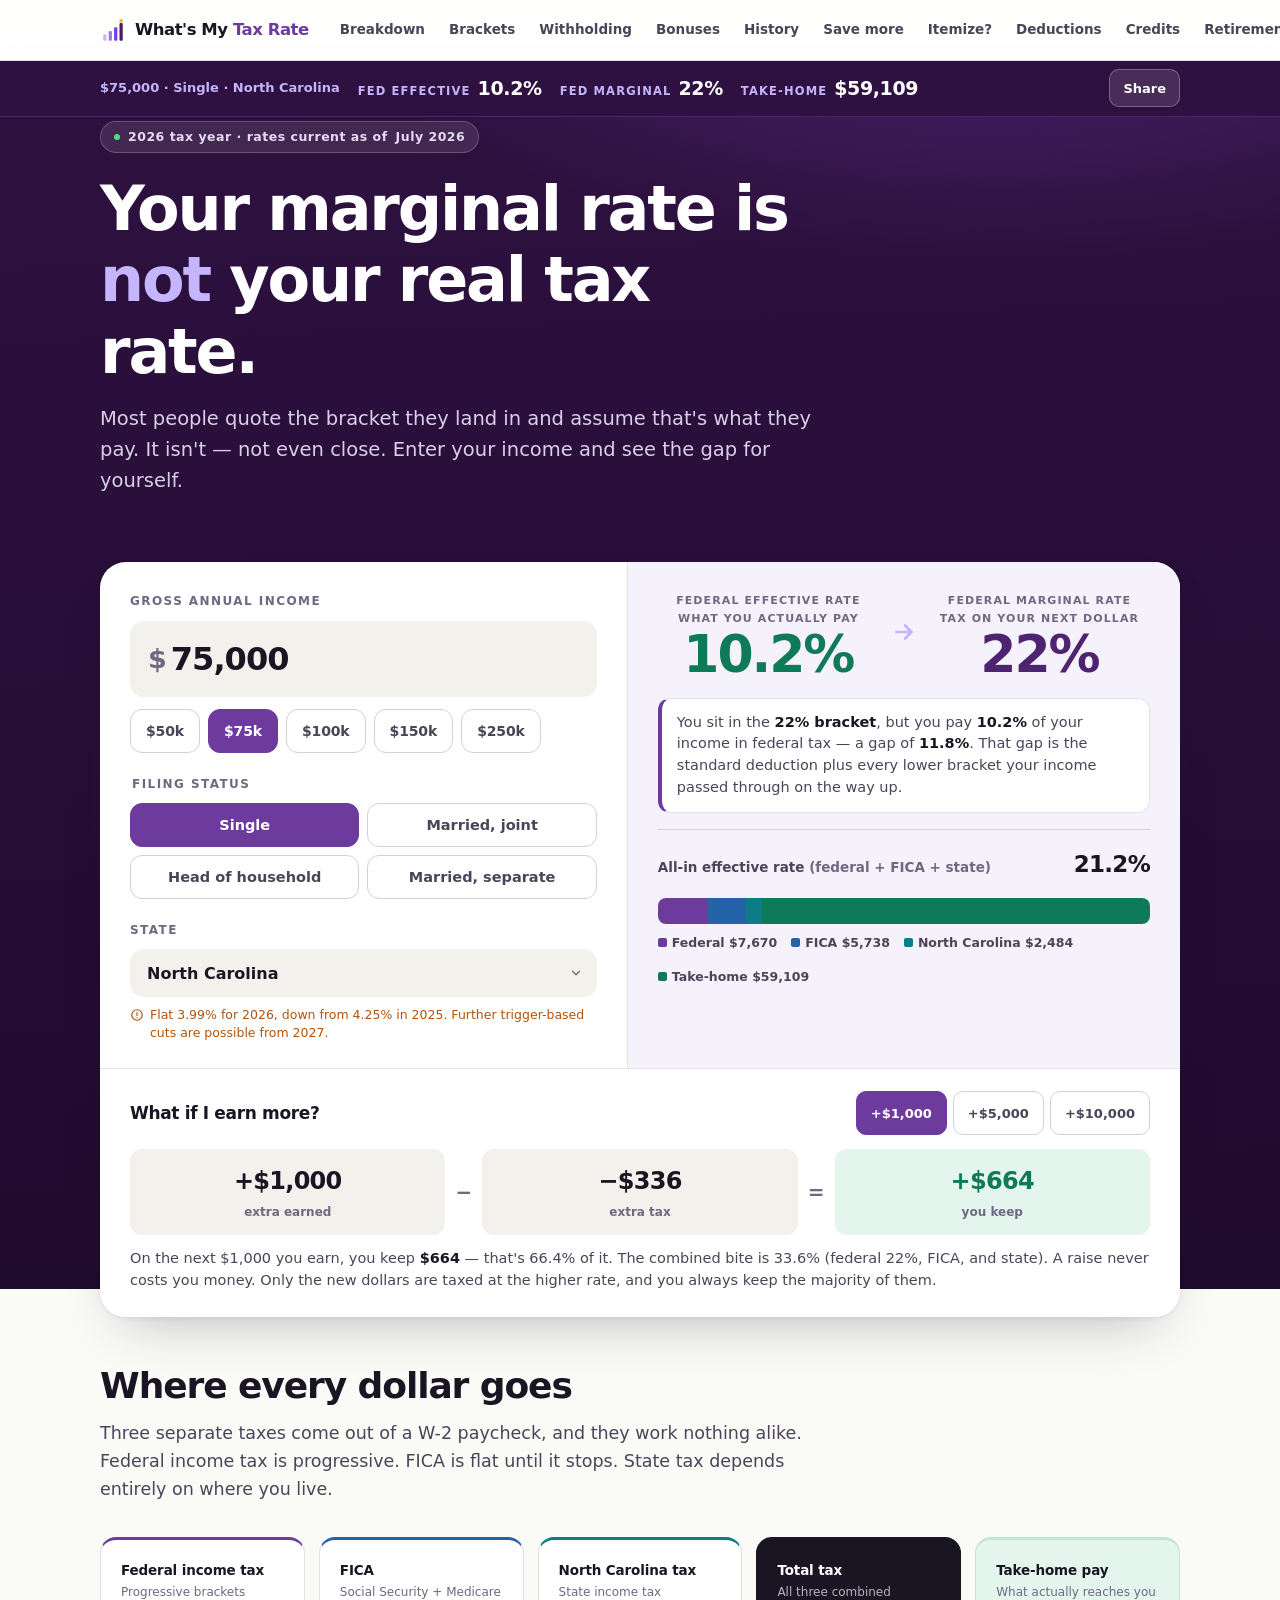
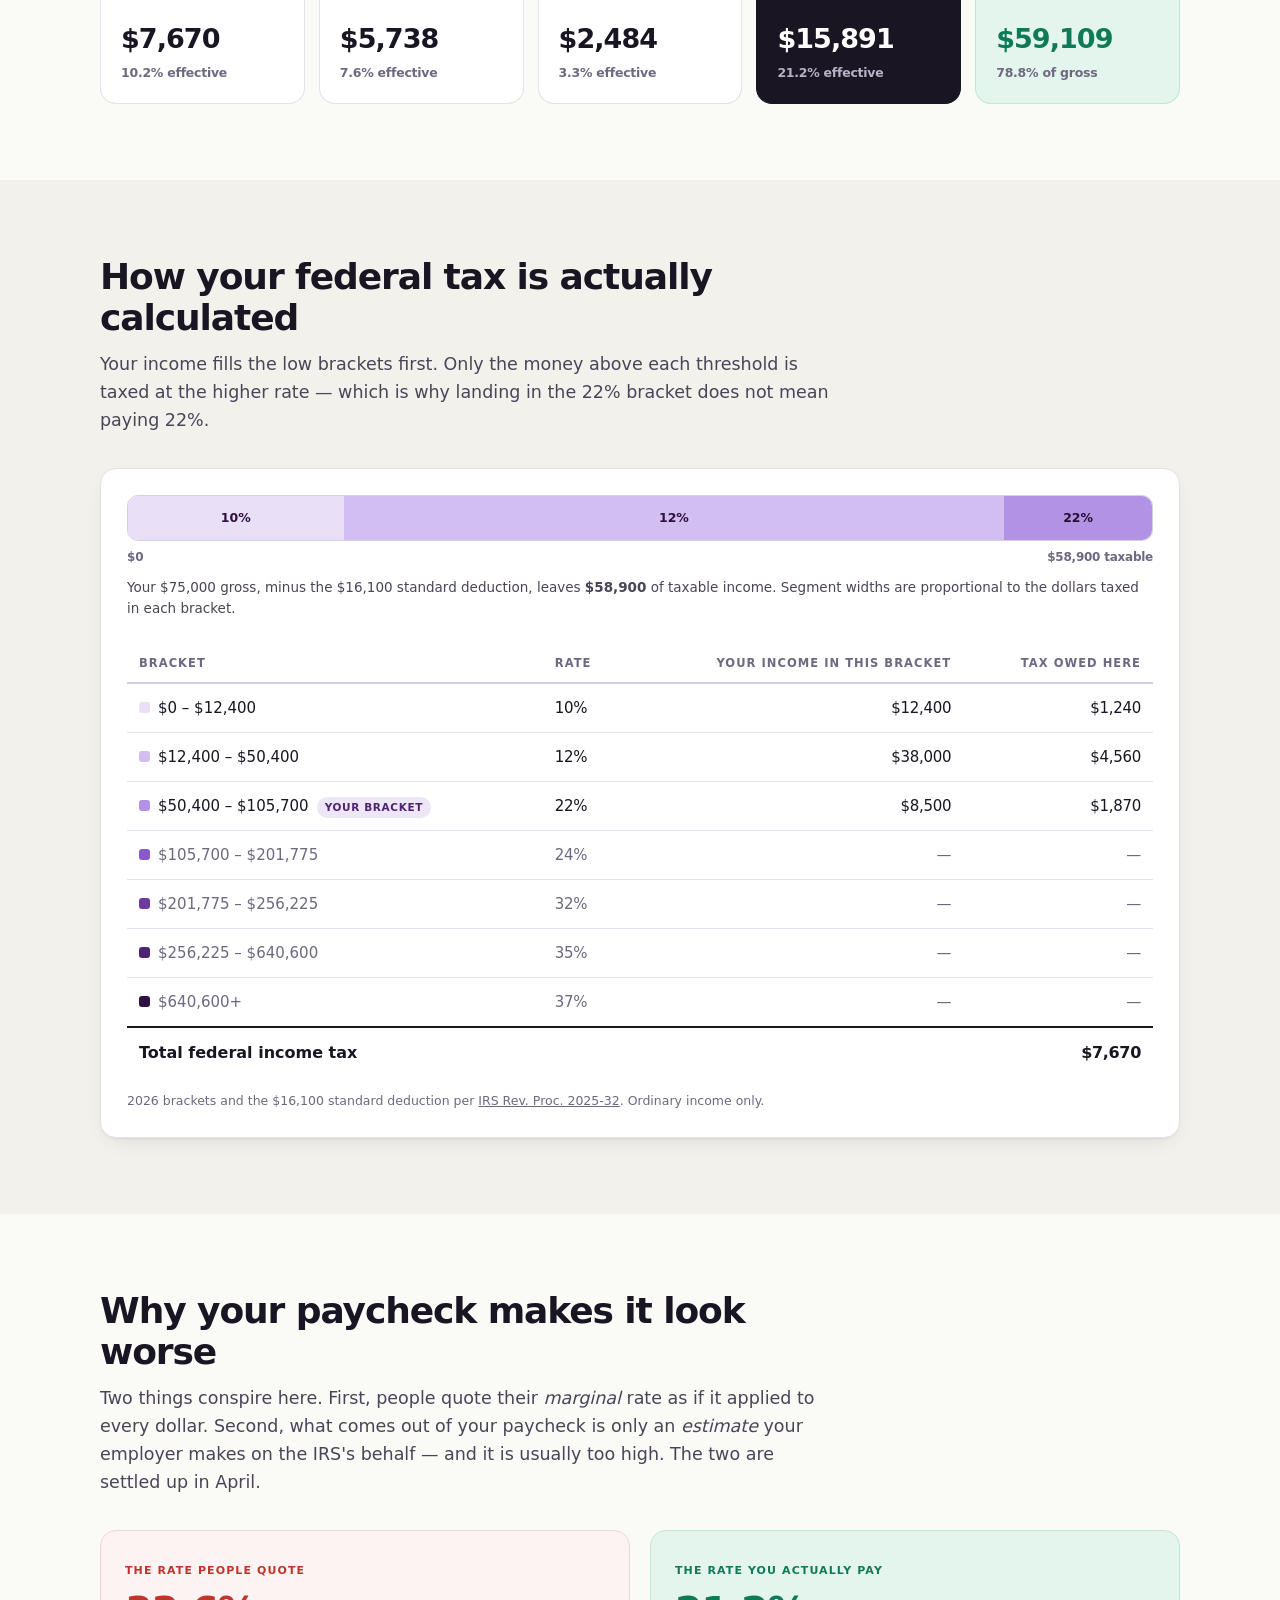
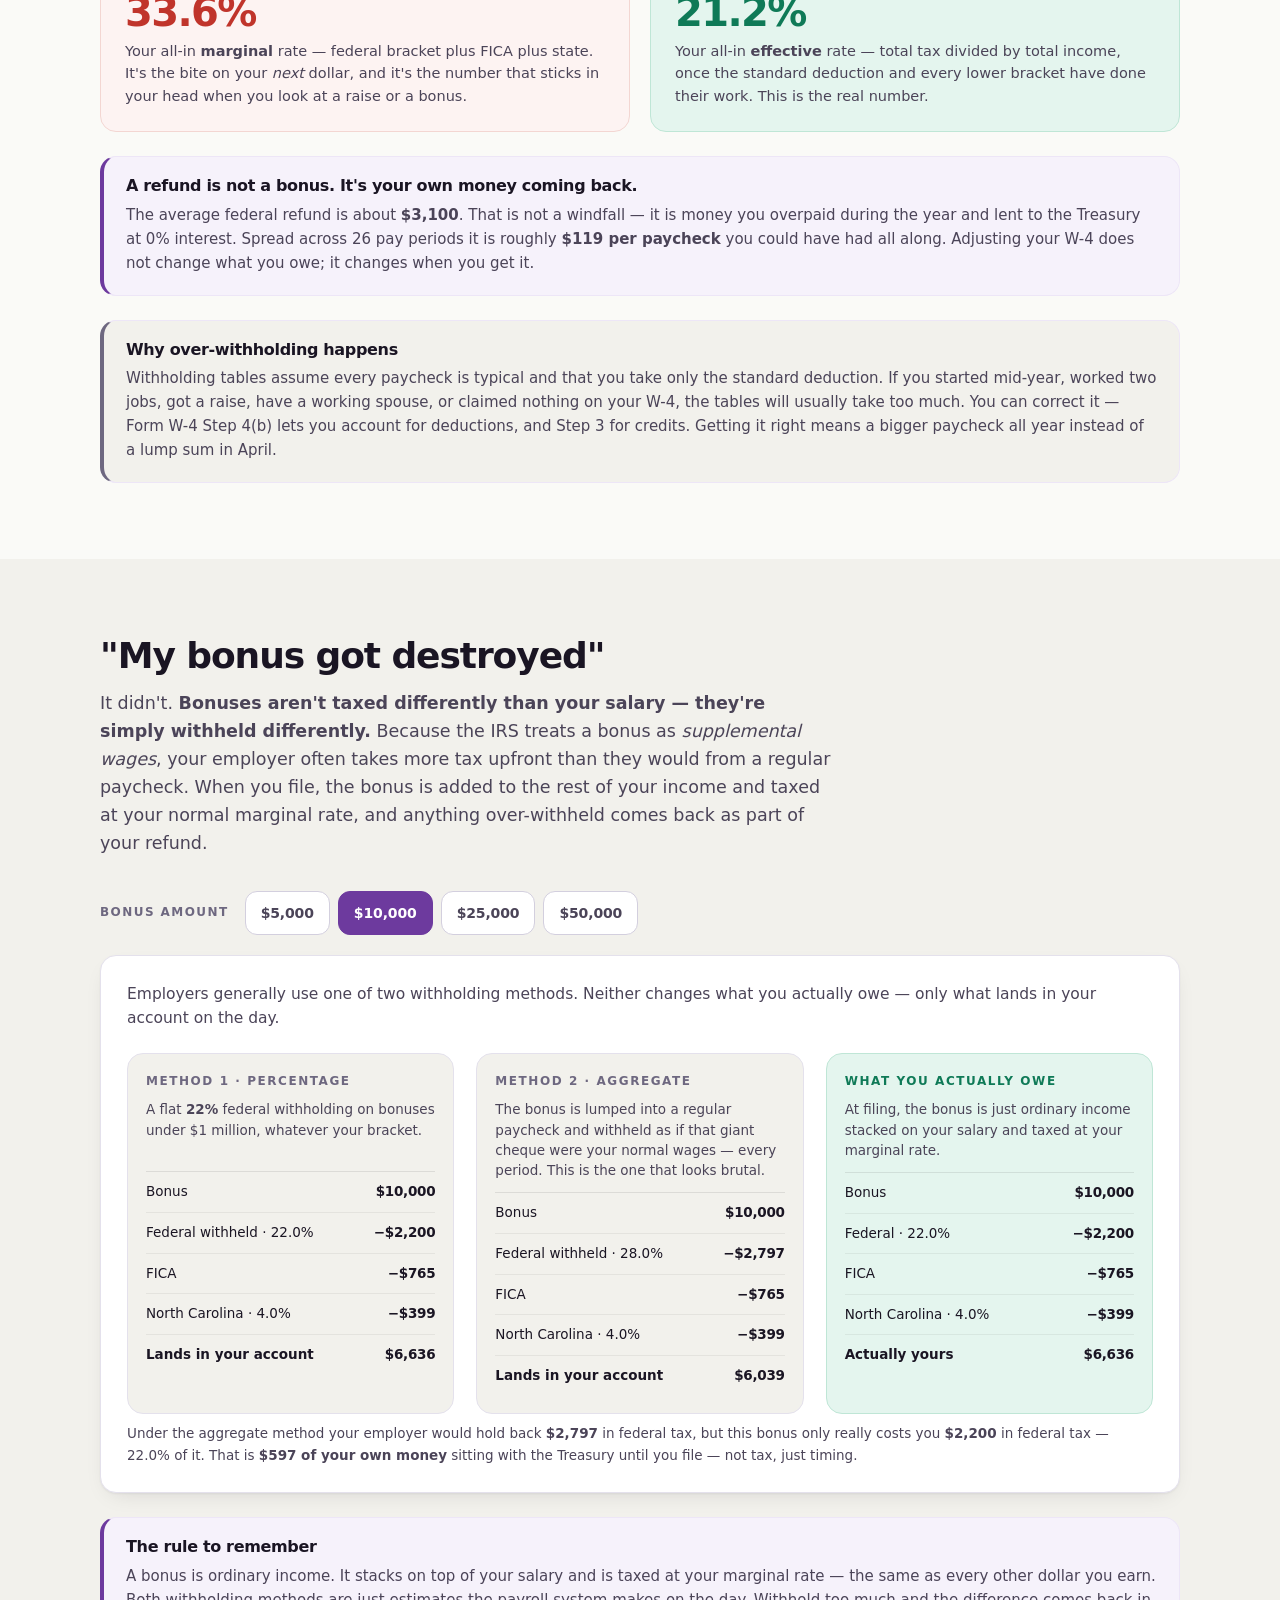
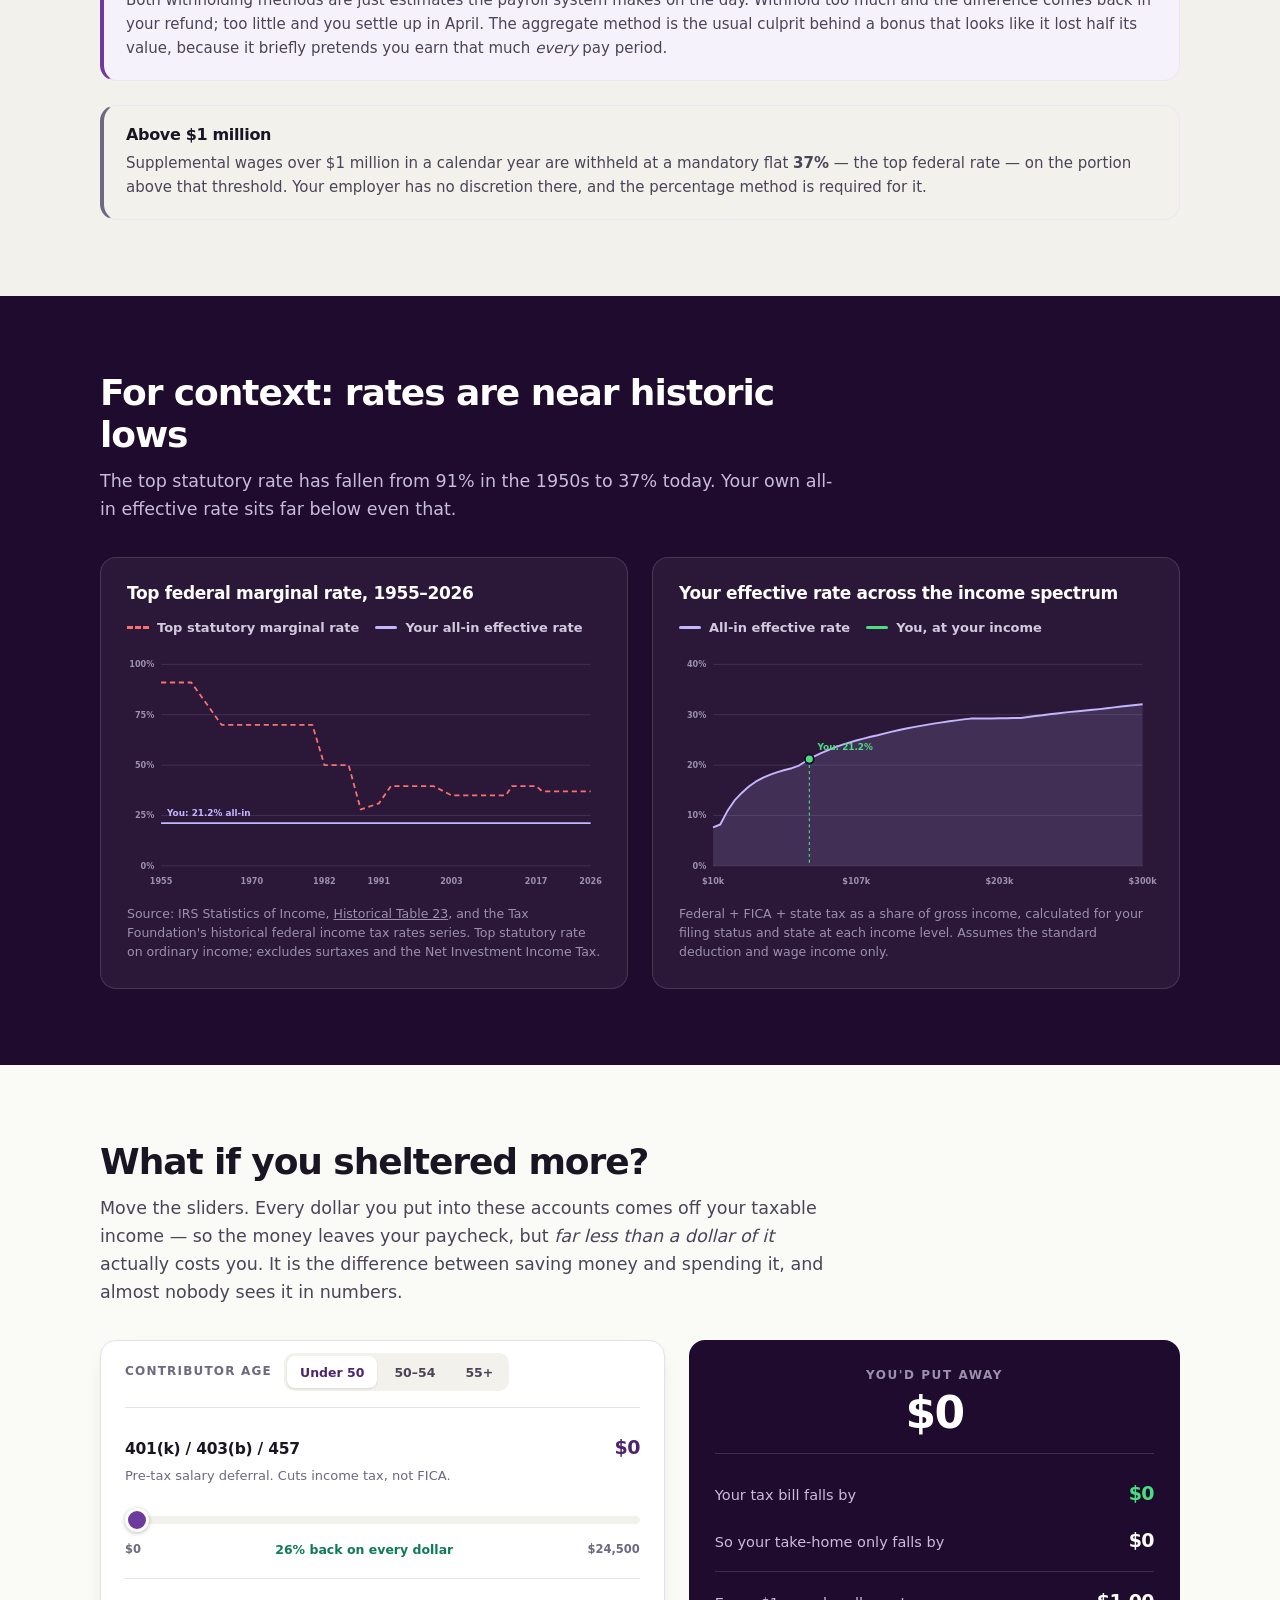
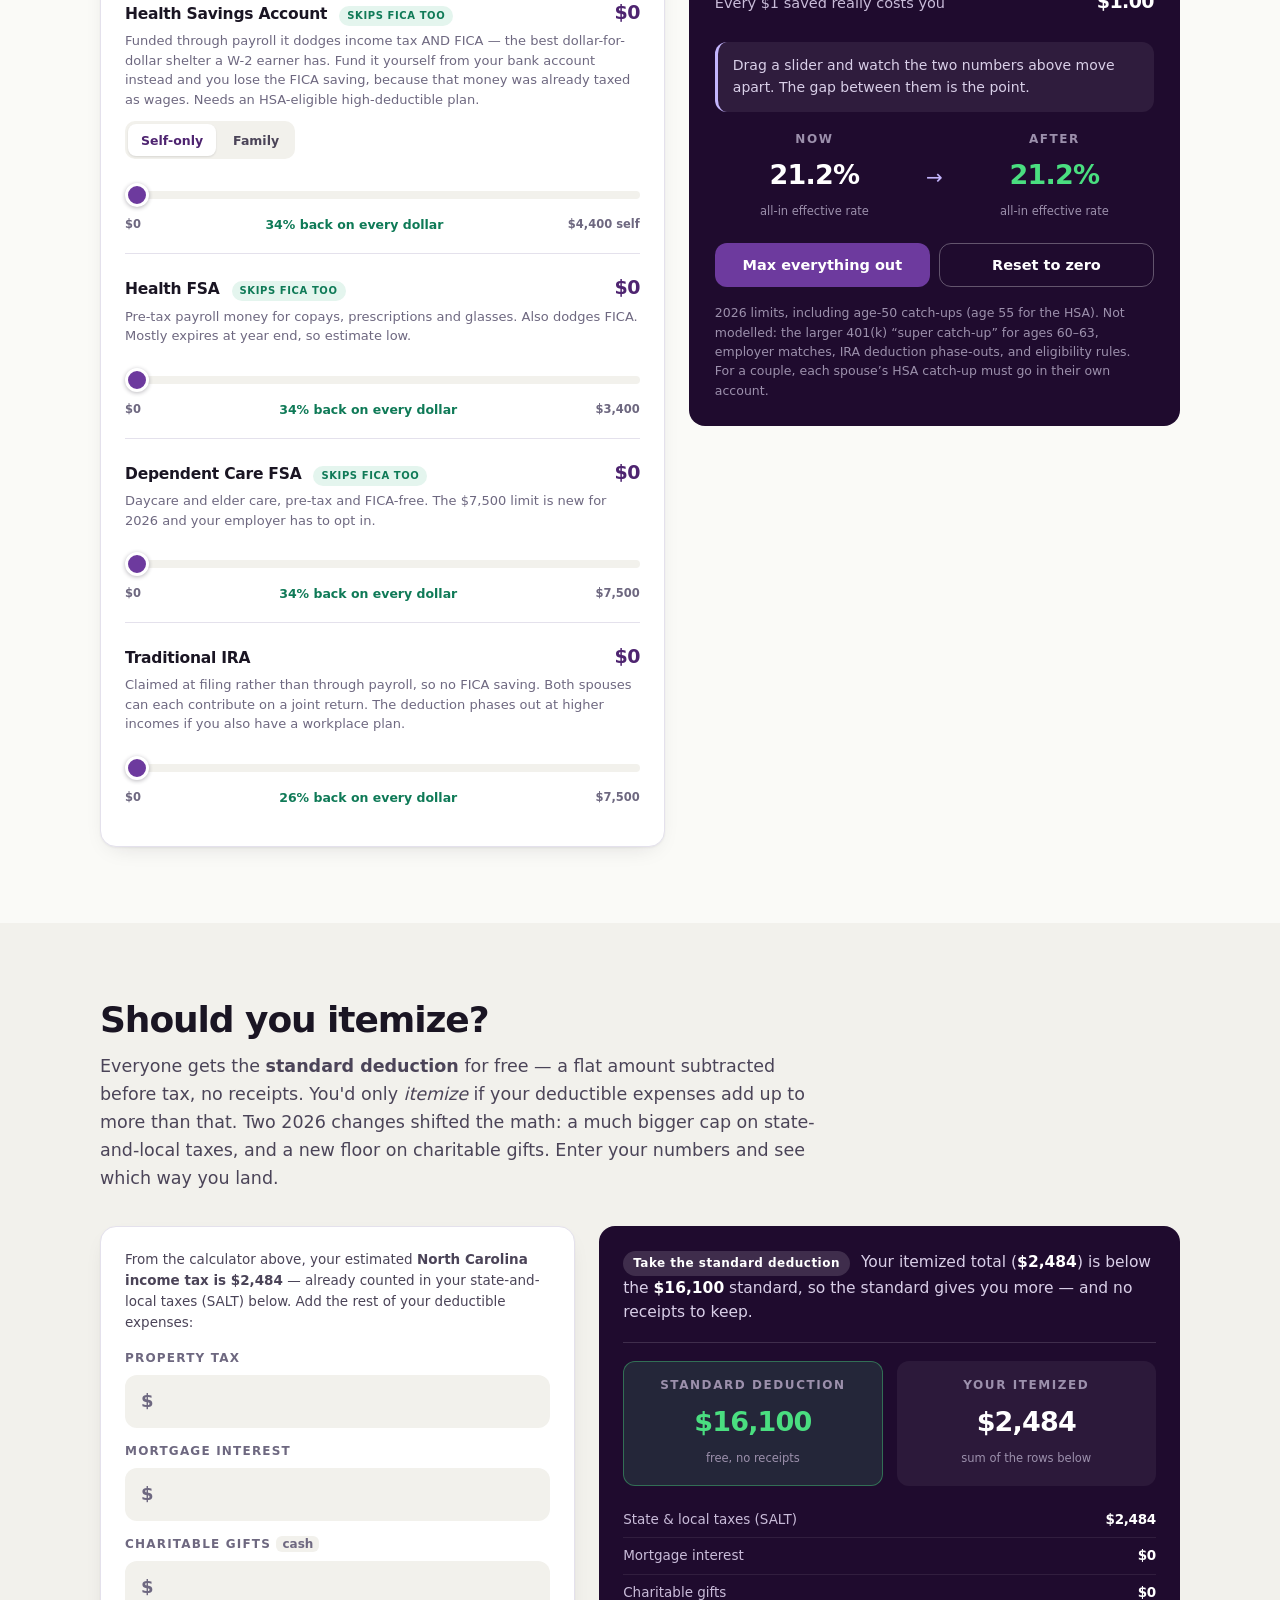
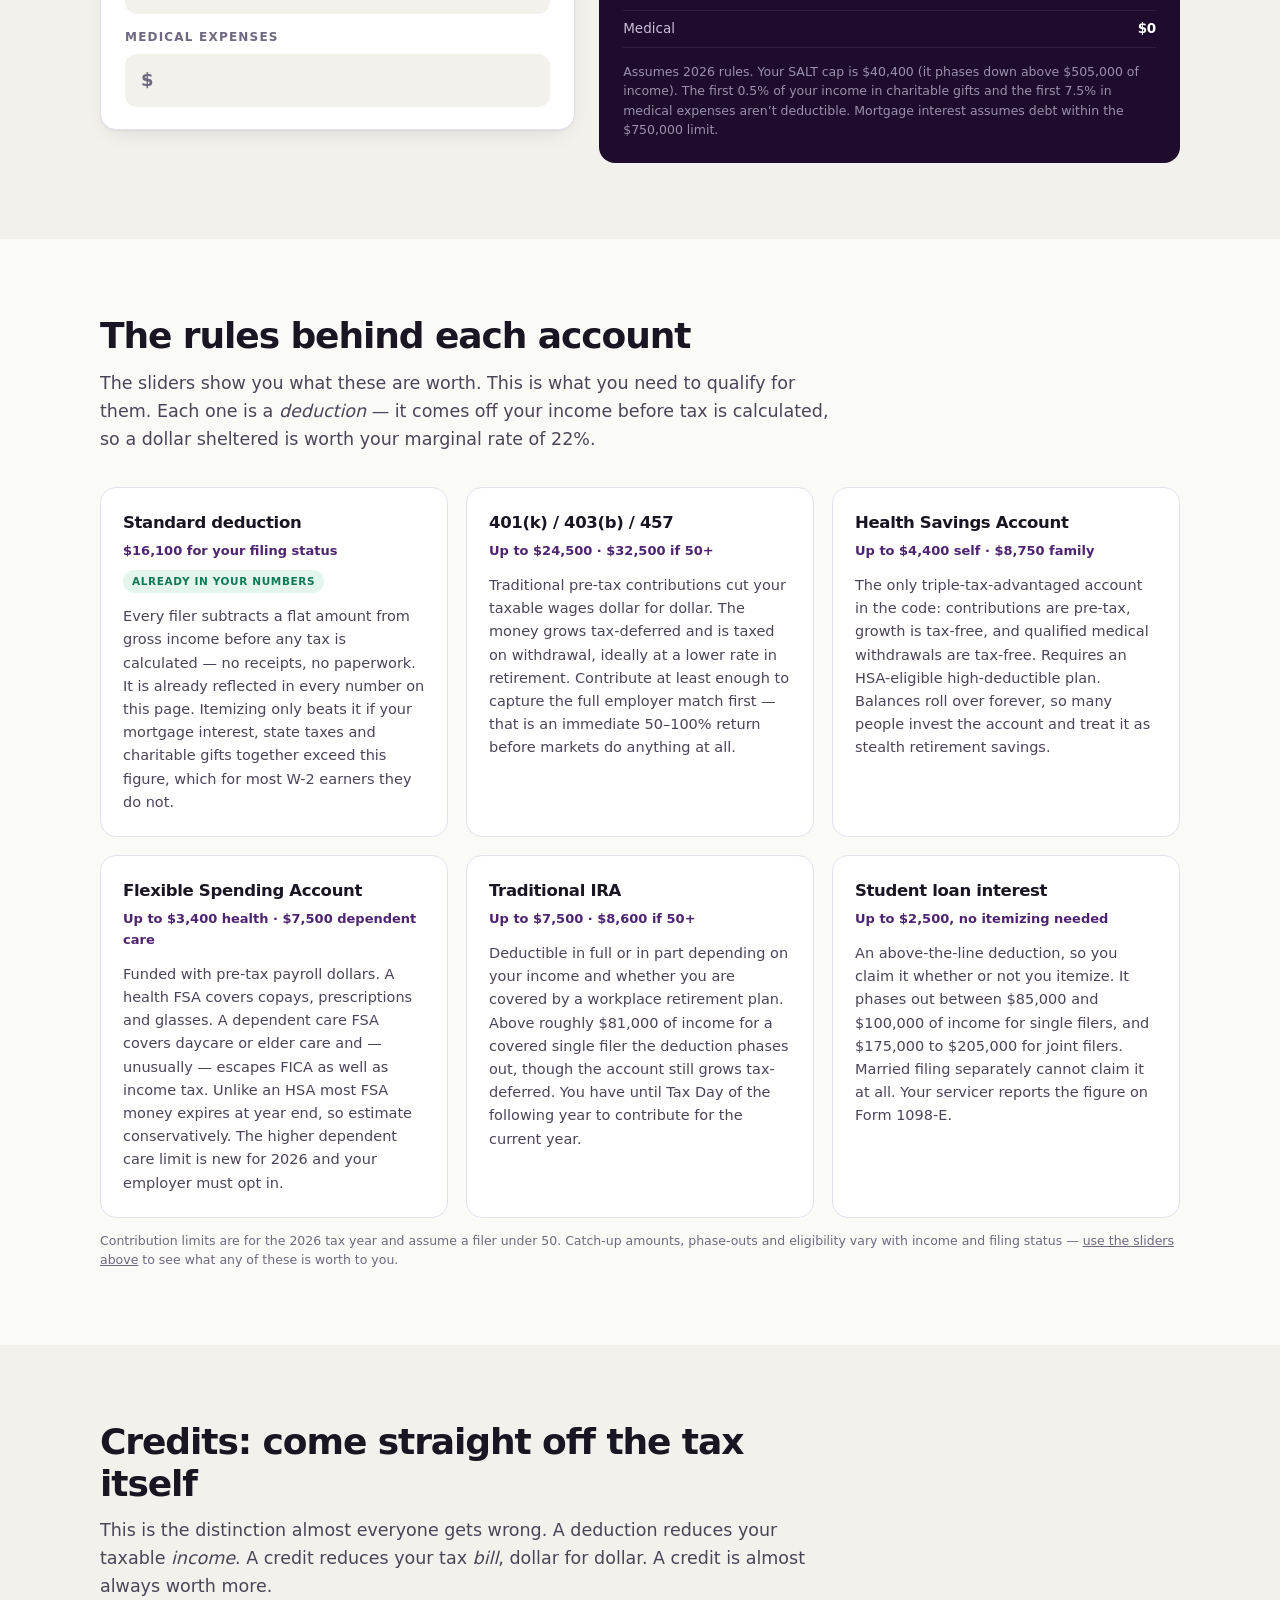
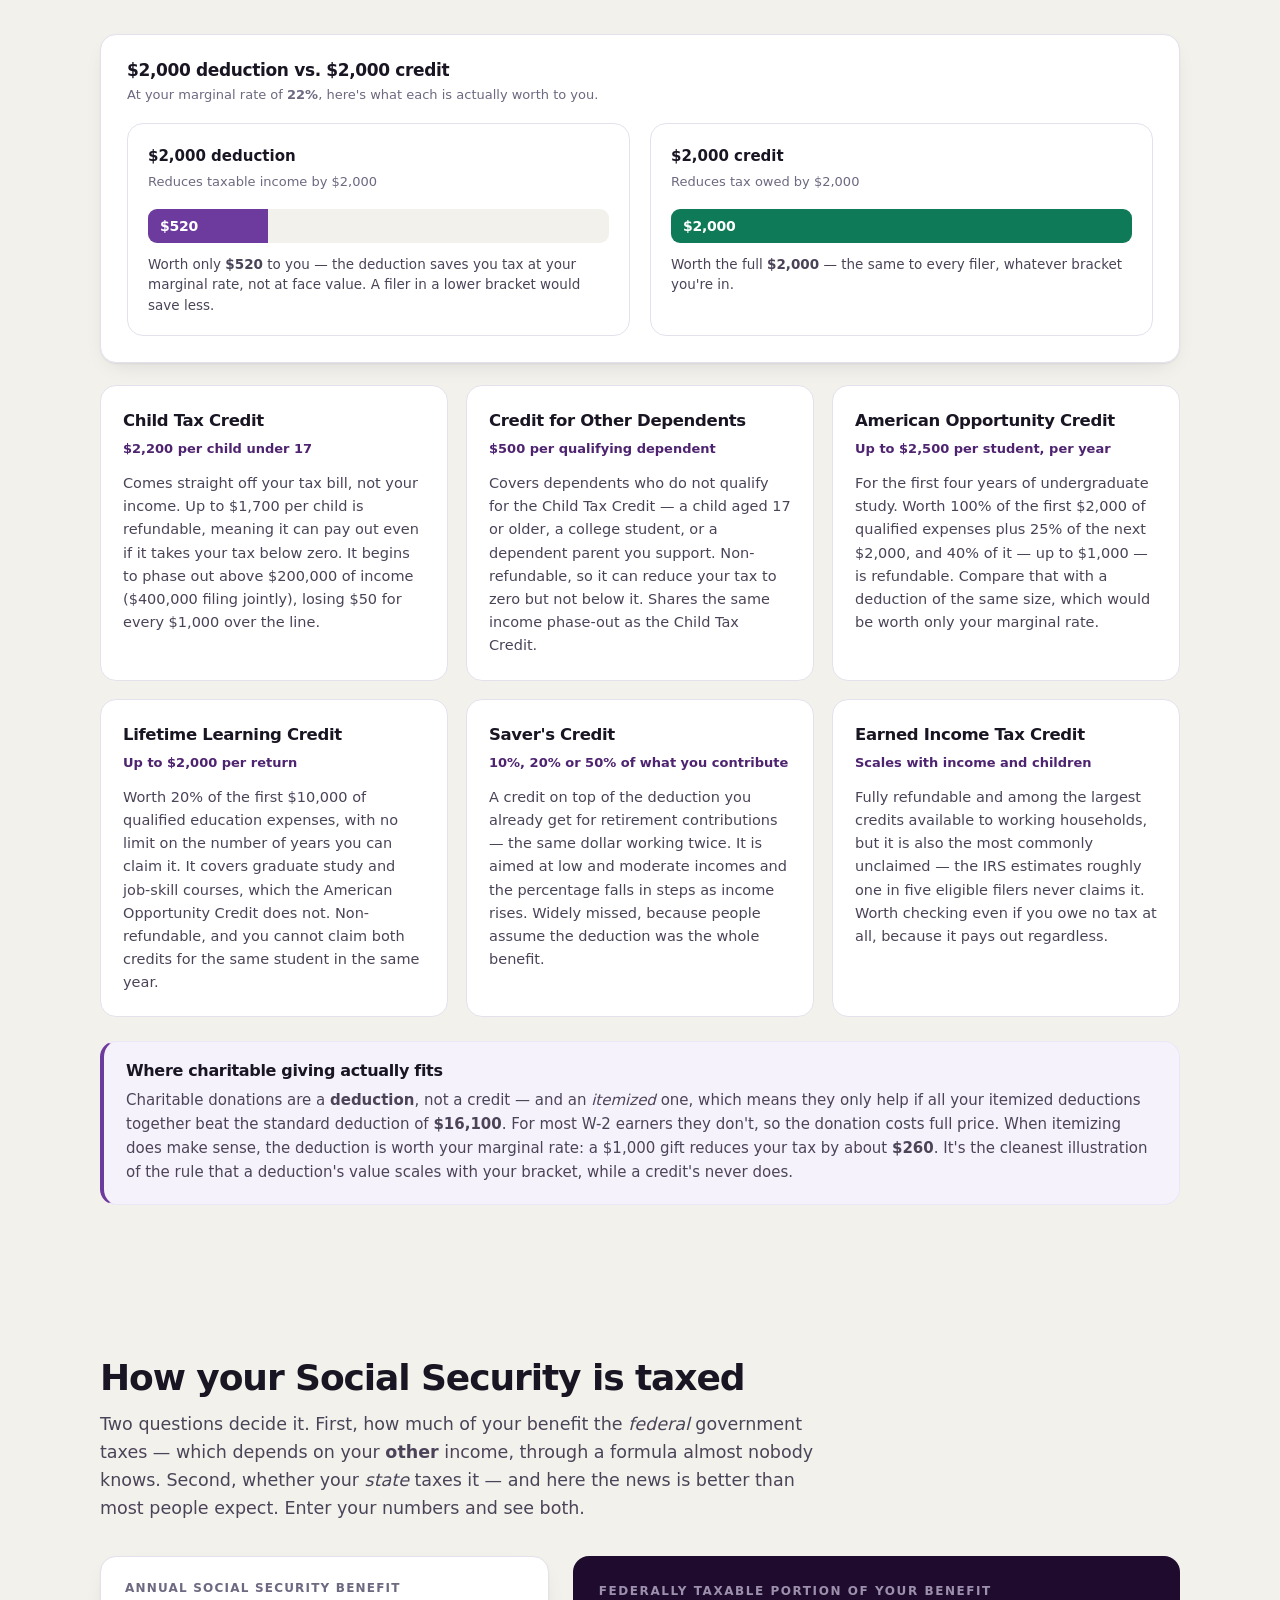
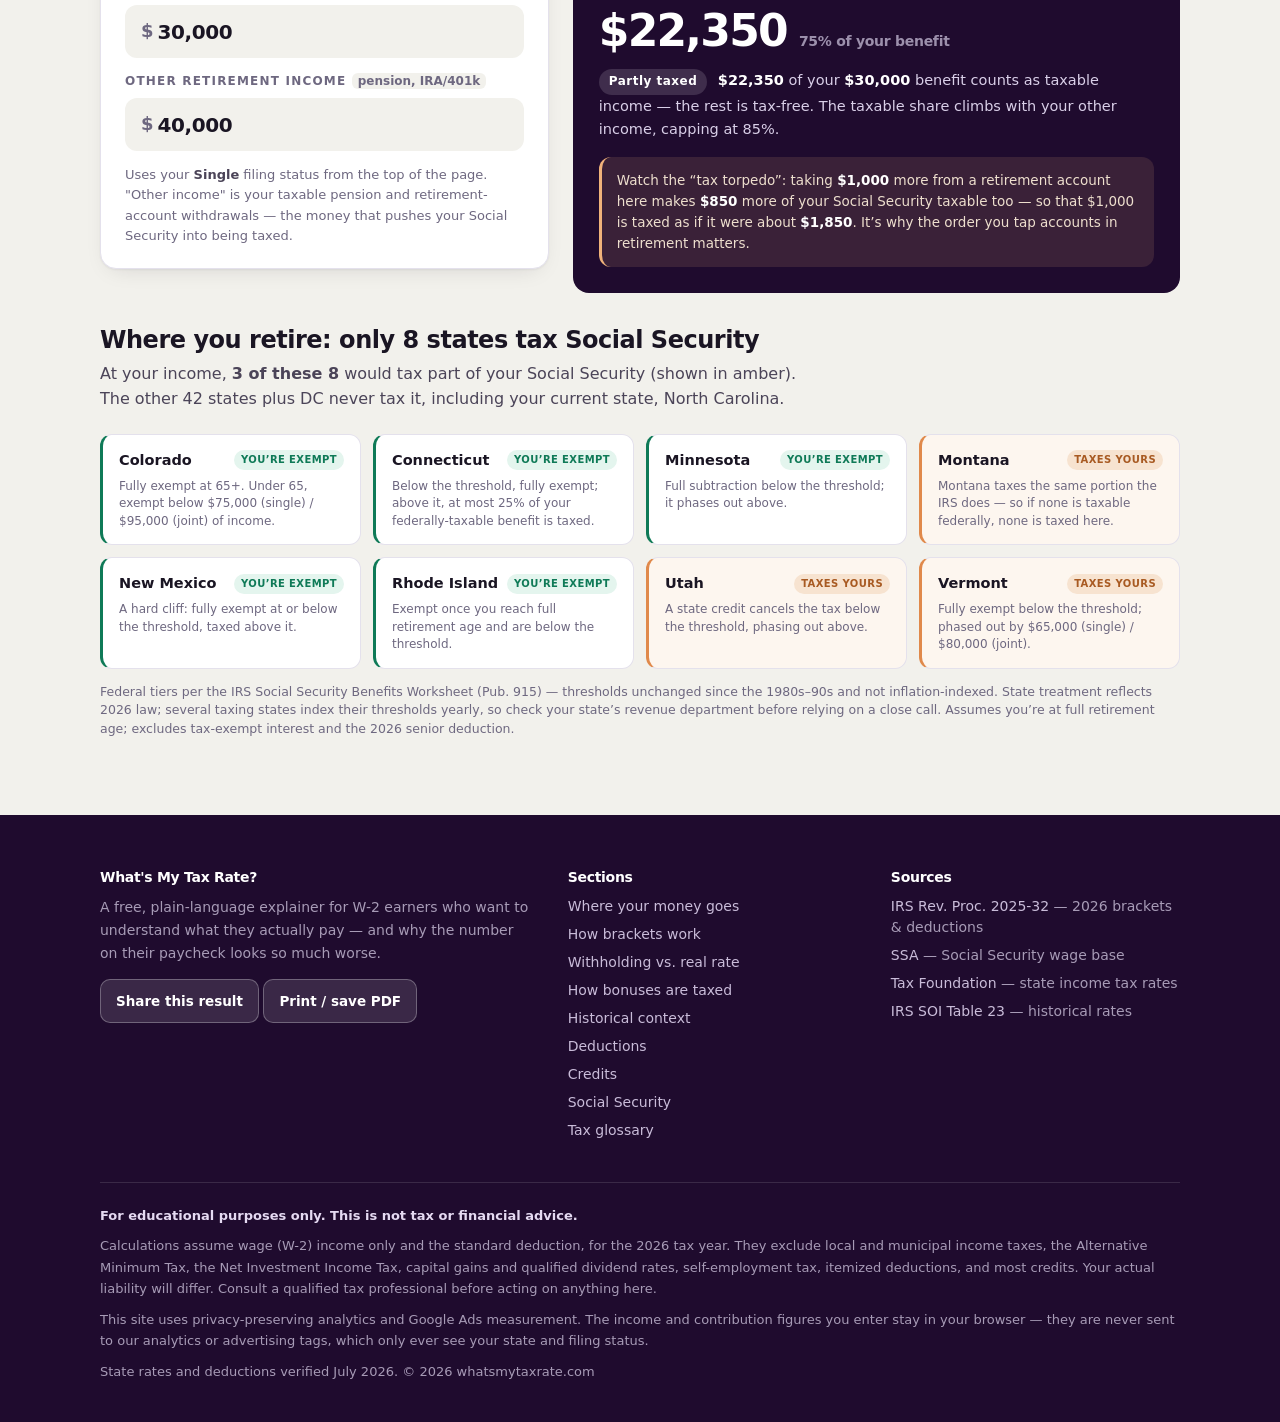
==== commit 1e51ff5d: "Add hreflang and geo meta tags for US/Puerto Rico targeting Add hreflang annotations (en-US, en-PR, " ====
--- a/index.html
+++ b/index.html
@@ -7,9 +7,13 @@
 <!-- FIX #5 / #9 — real branding + real metadata, no placeholder text -->
 <title>What's My Tax Rate? — See your real federal, state and FICA tax rate</title>
 <meta name="description" content="Find out what you actually pay in tax. Compare your federal effective rate against your marginal rate, see where every dollar goes, and understand why your paycheck withholding is higher than your real tax bill. Free, 2026 tax year.">
-<meta name="robots" content="index, follow">
-<meta name="revisit-after" content="7 days">
 <link rel="canonical" href="https://whatsmytaxrate.com/">
+<link rel="alternate" hreflang="en-US" href="https://whatsmytaxrate.com/" />
+<link rel="alternate" hreflang="en-PR" href="https://whatsmytaxrate.com/" />
+<link rel="alternate" hreflang="x-default" href="https://whatsmytaxrate.com/" />
+<meta name="geo.region" content="US" />
+<meta name="geo.placename" content="United States" />
+<meta name="ICBM" content="37.09024, -95.712891" />
 
 <meta property="og:type" content="website">
 <meta property="og:site_name" content="What's My Tax Rate?">
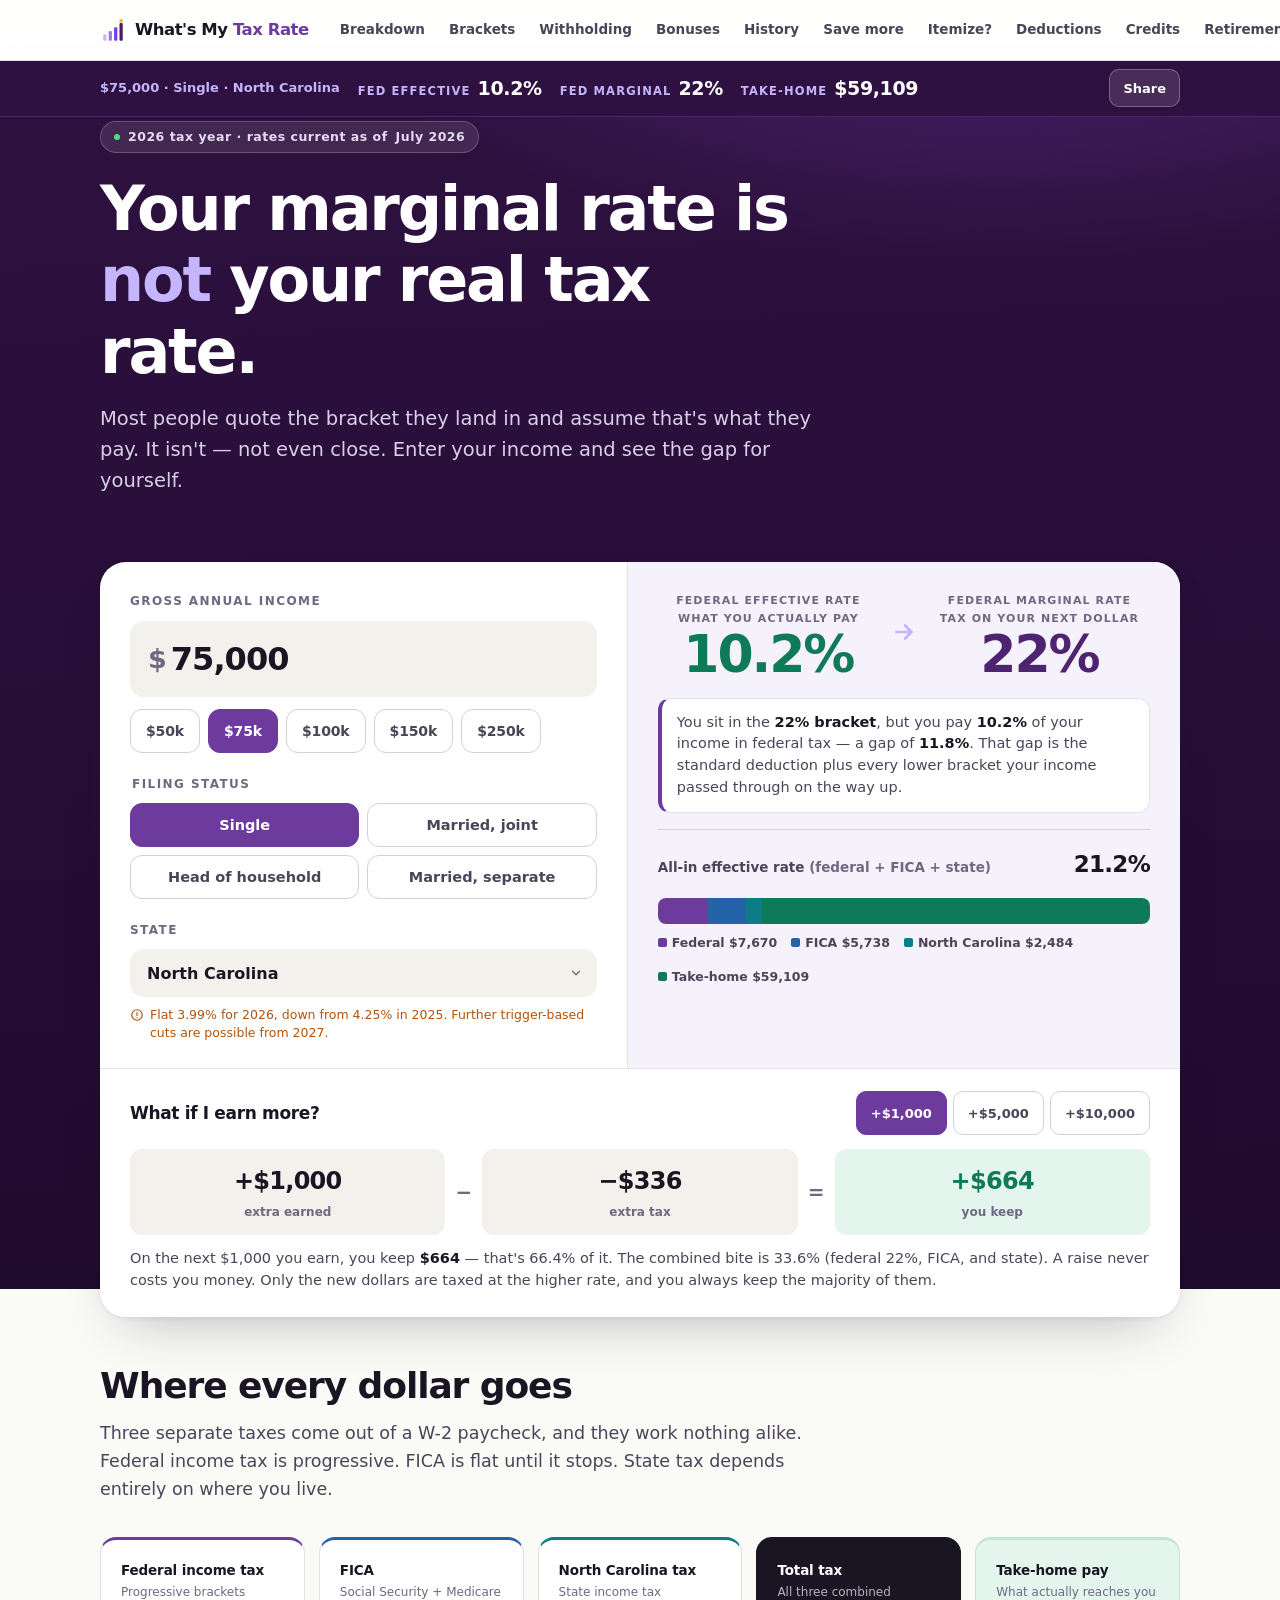
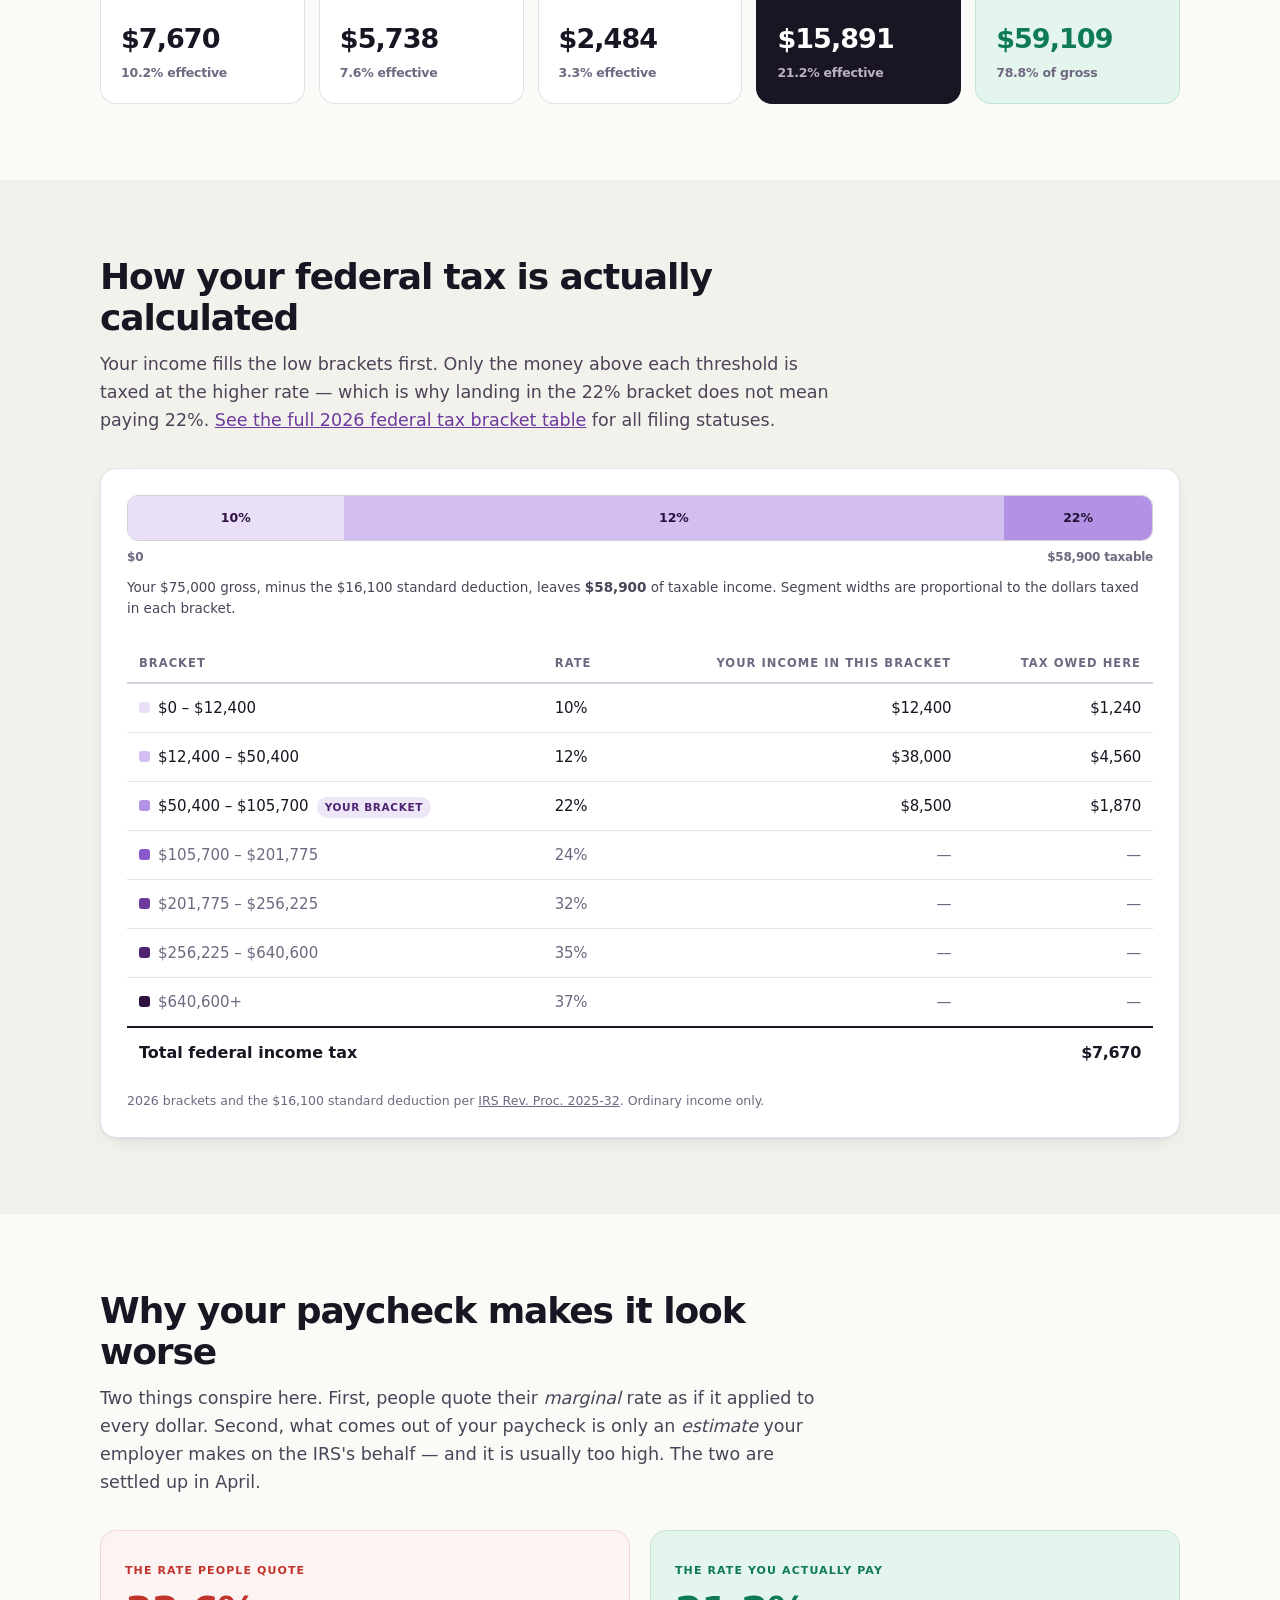
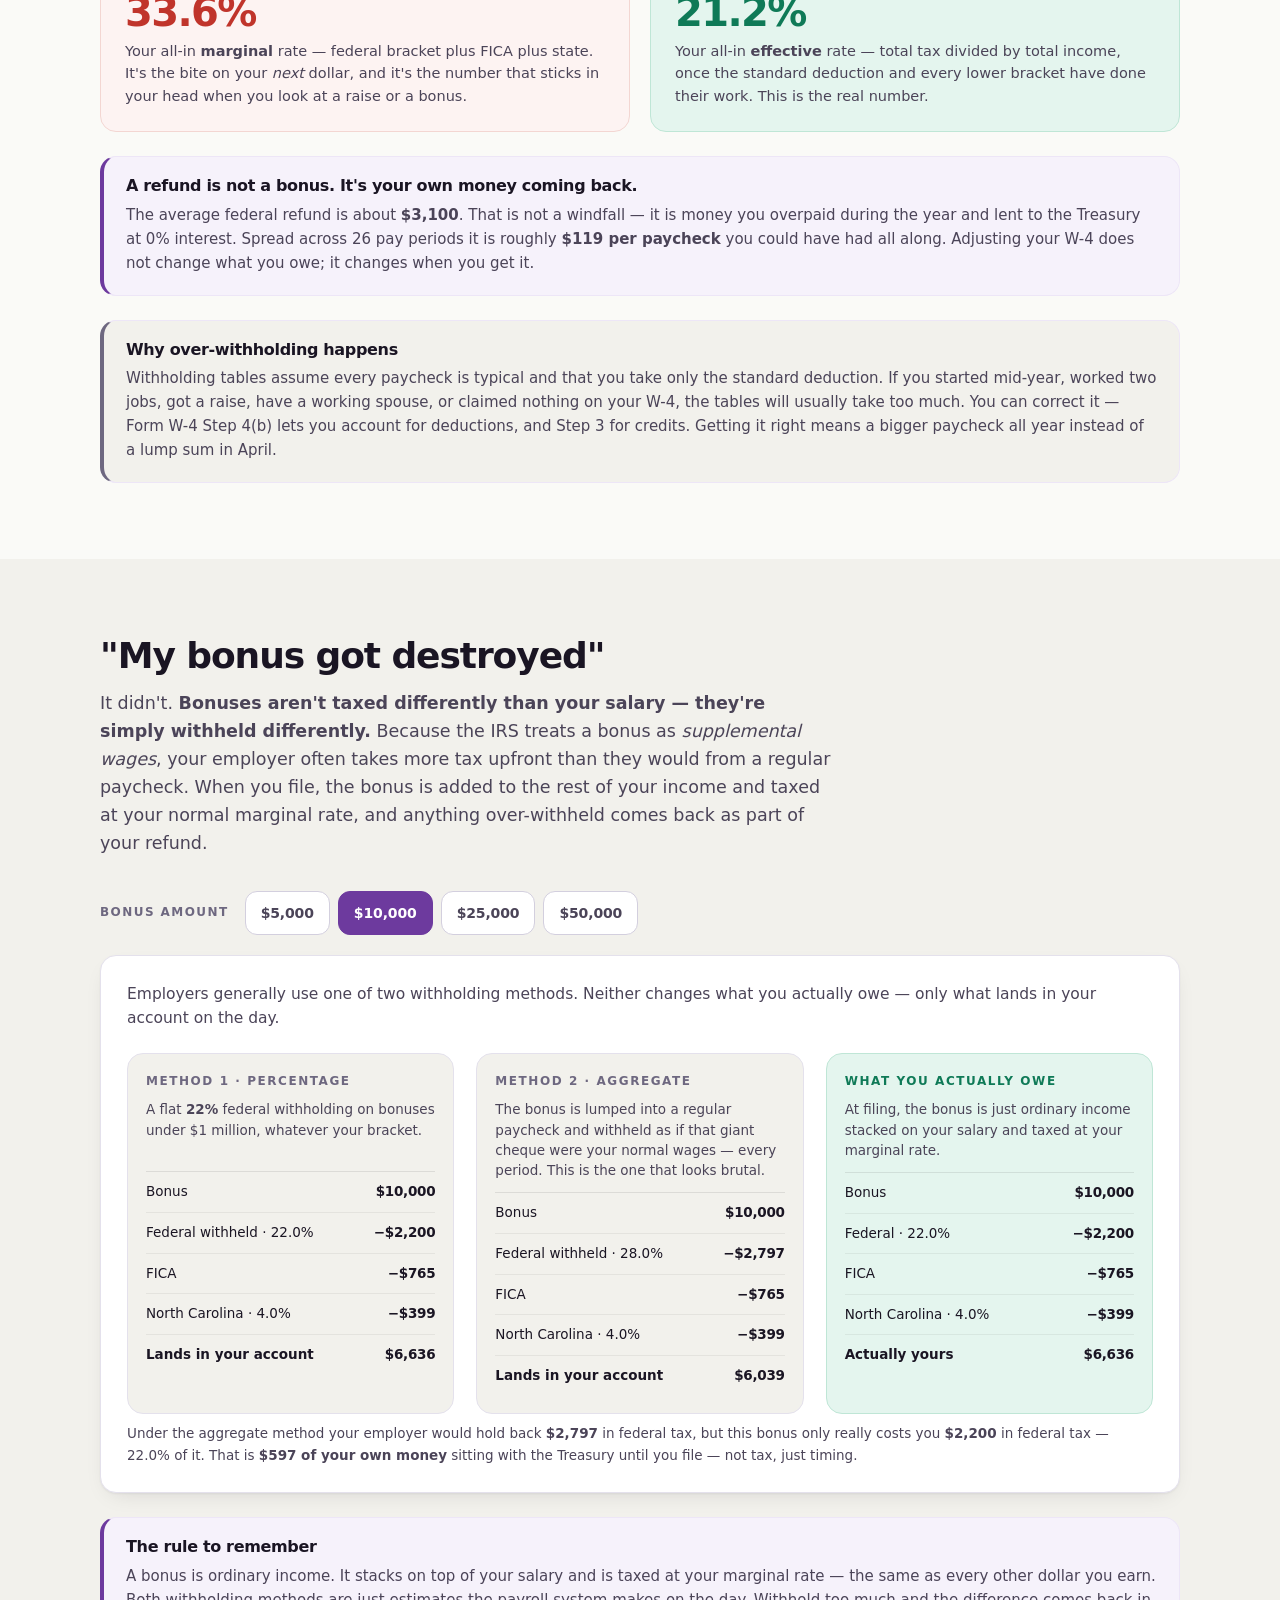
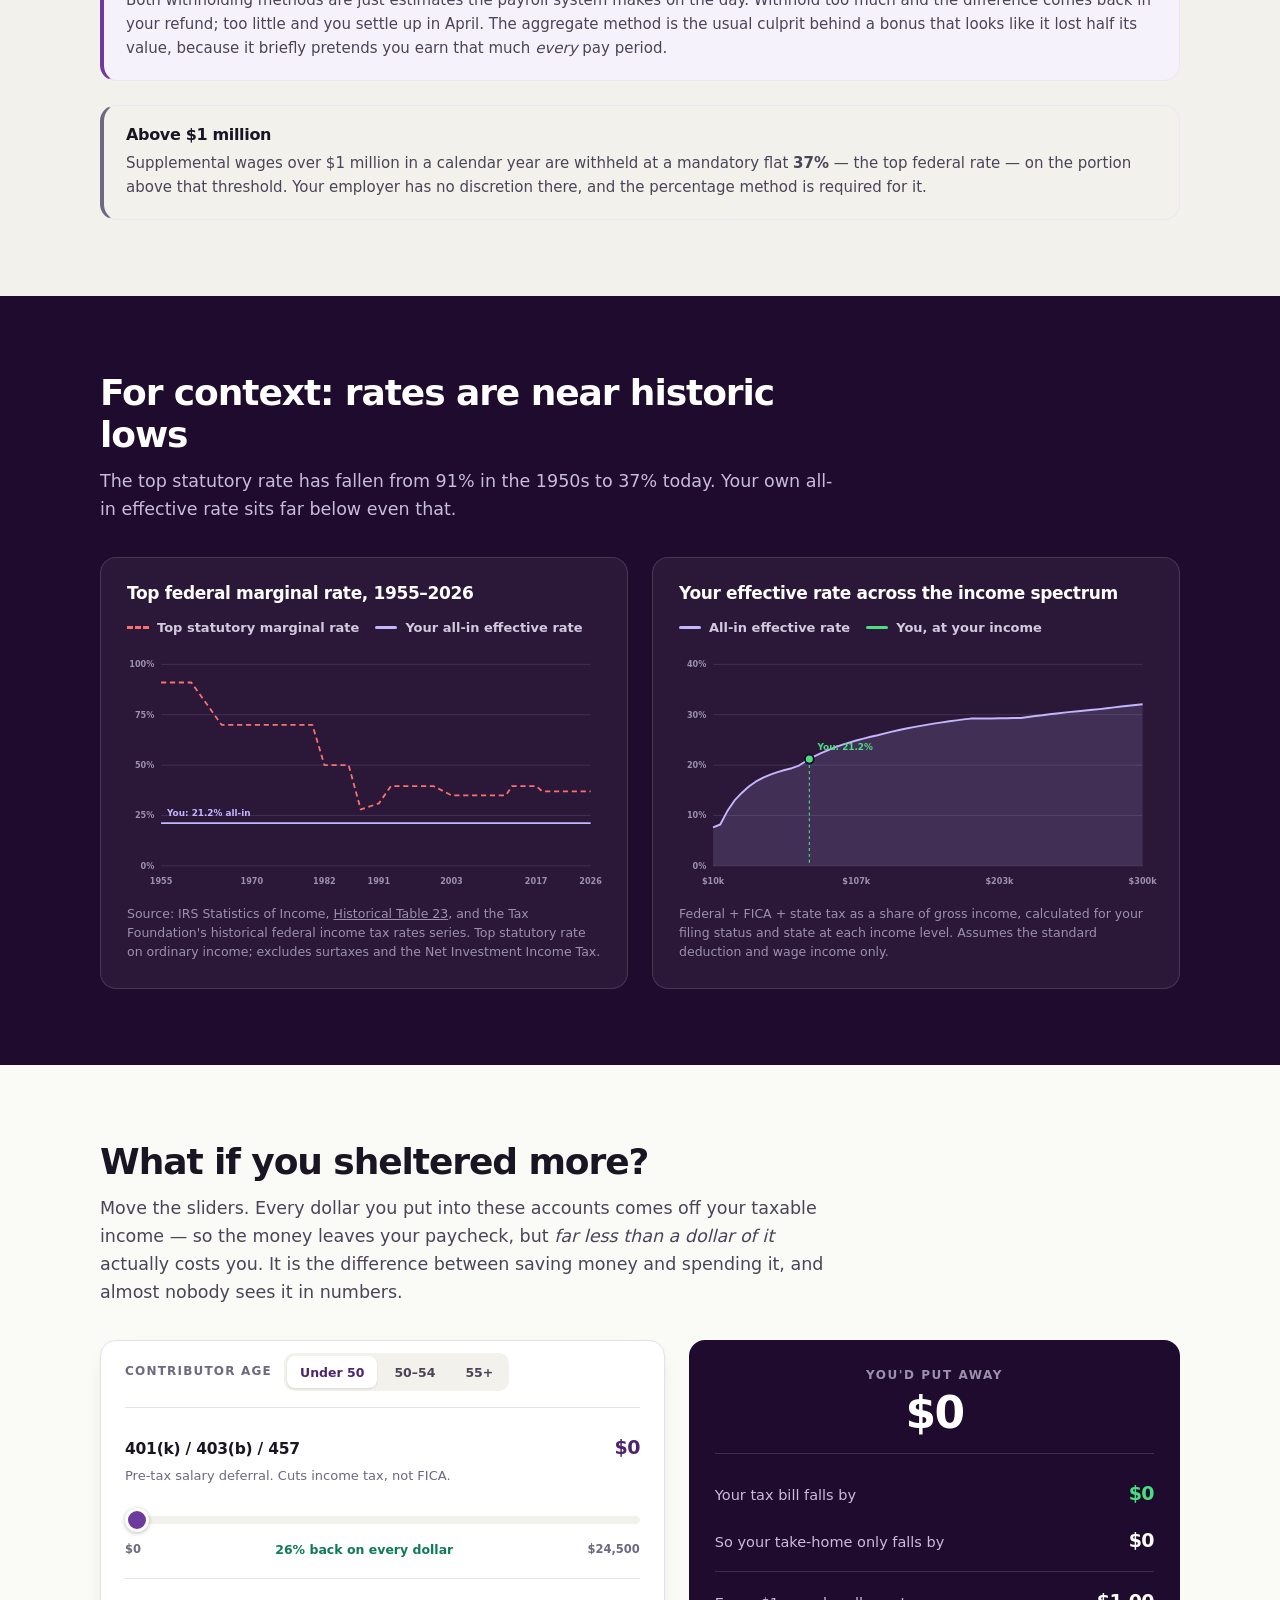
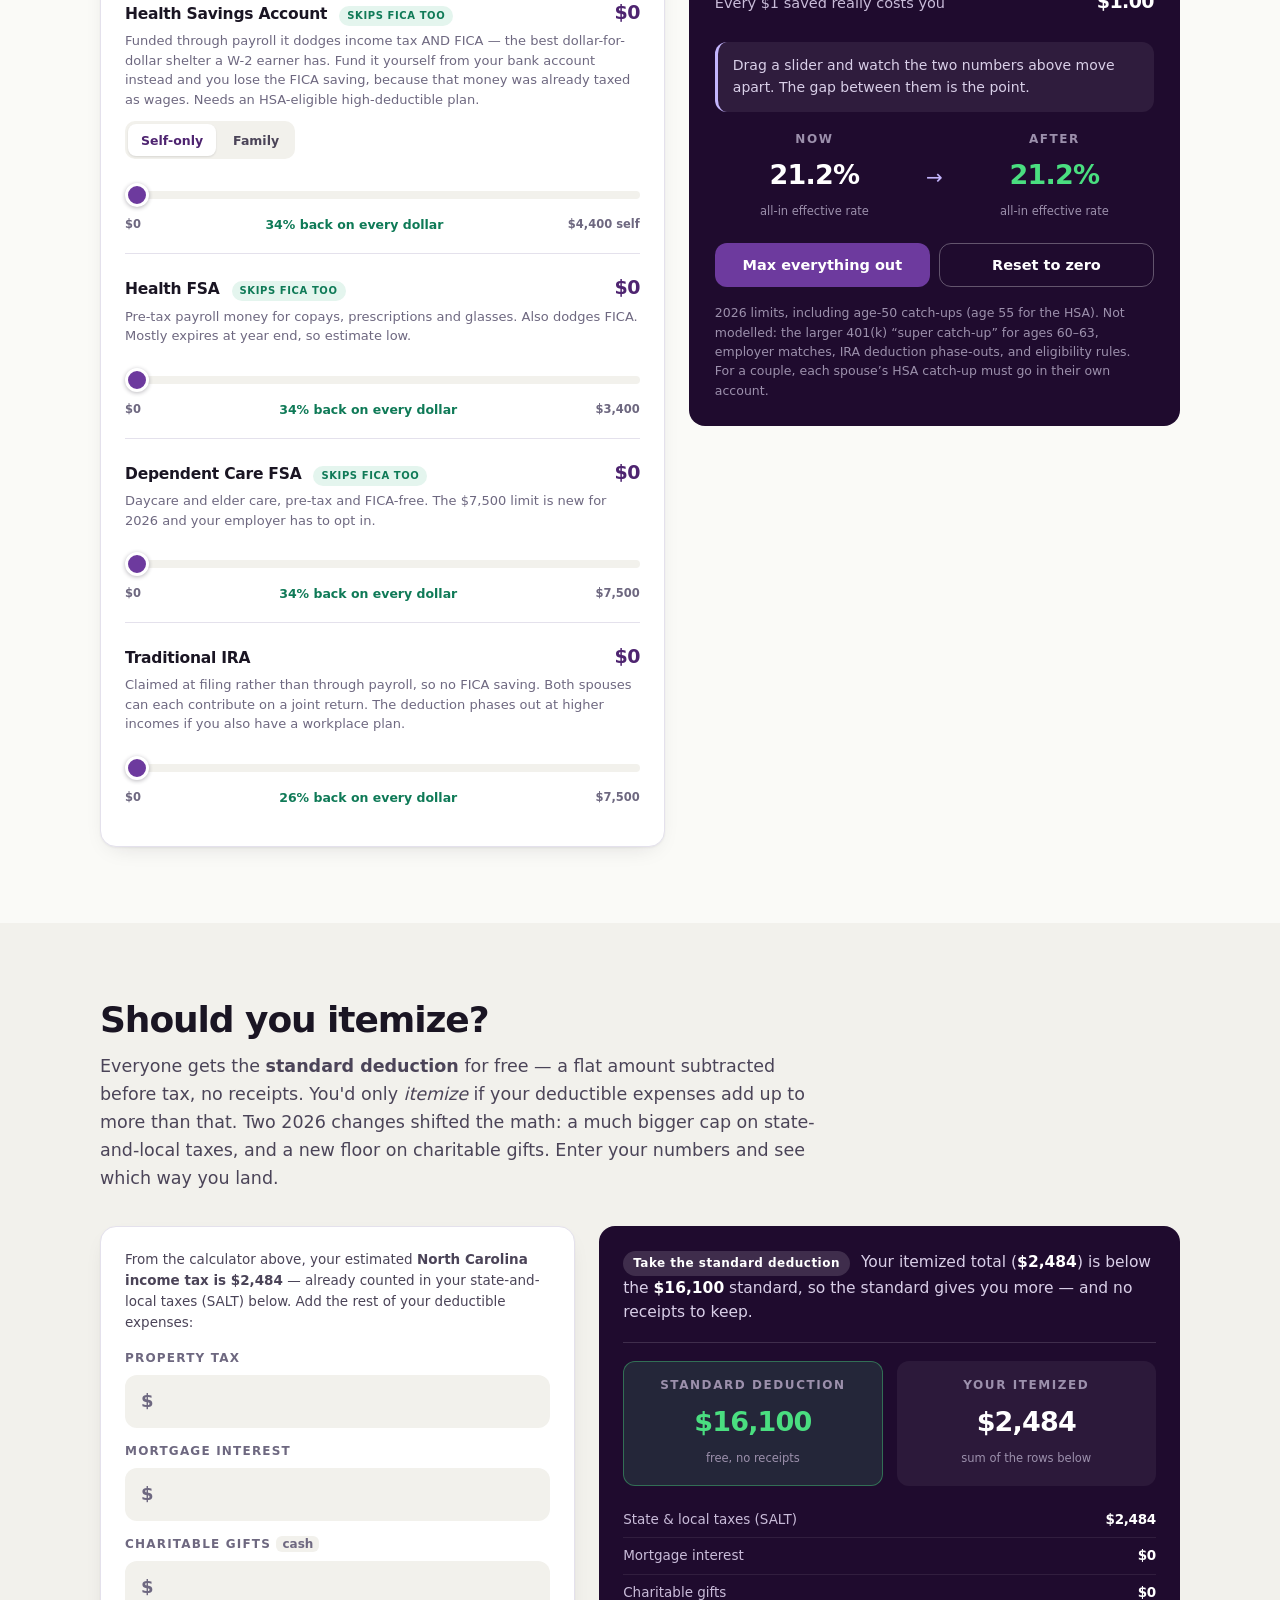
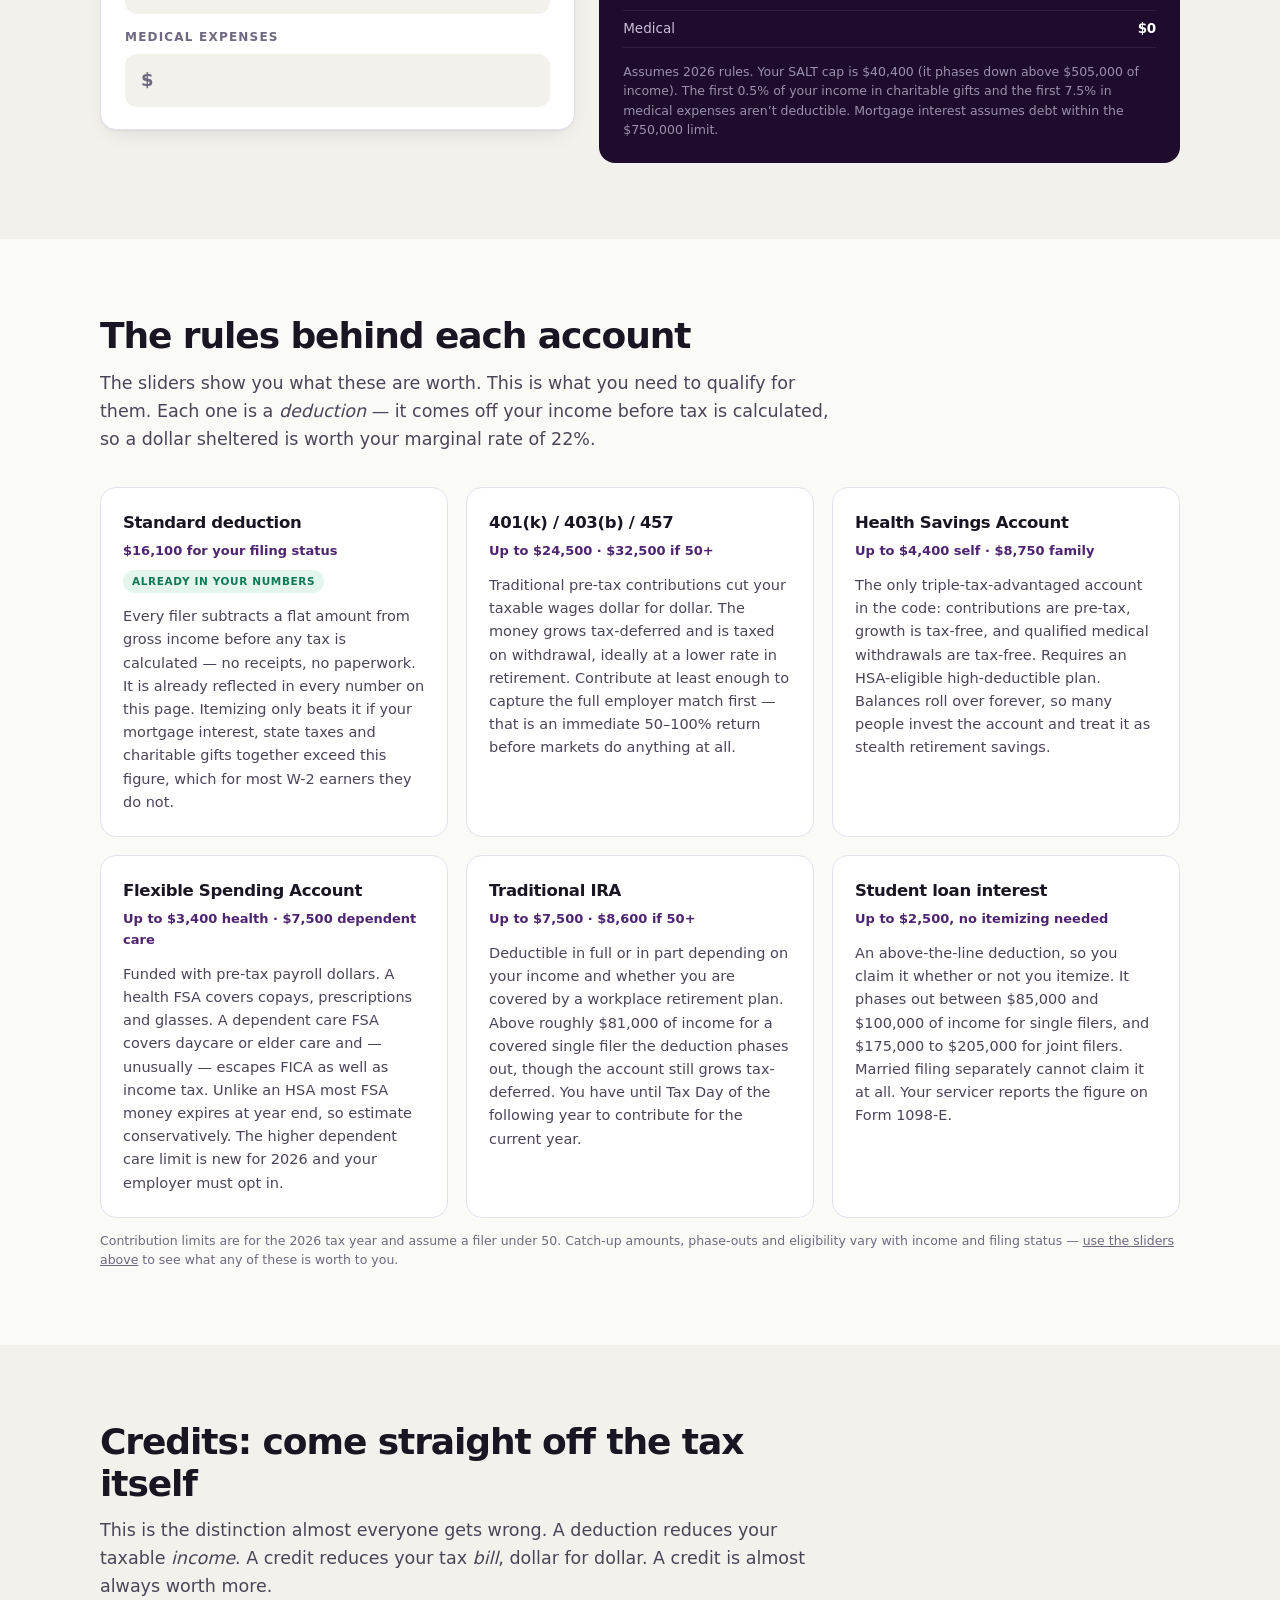
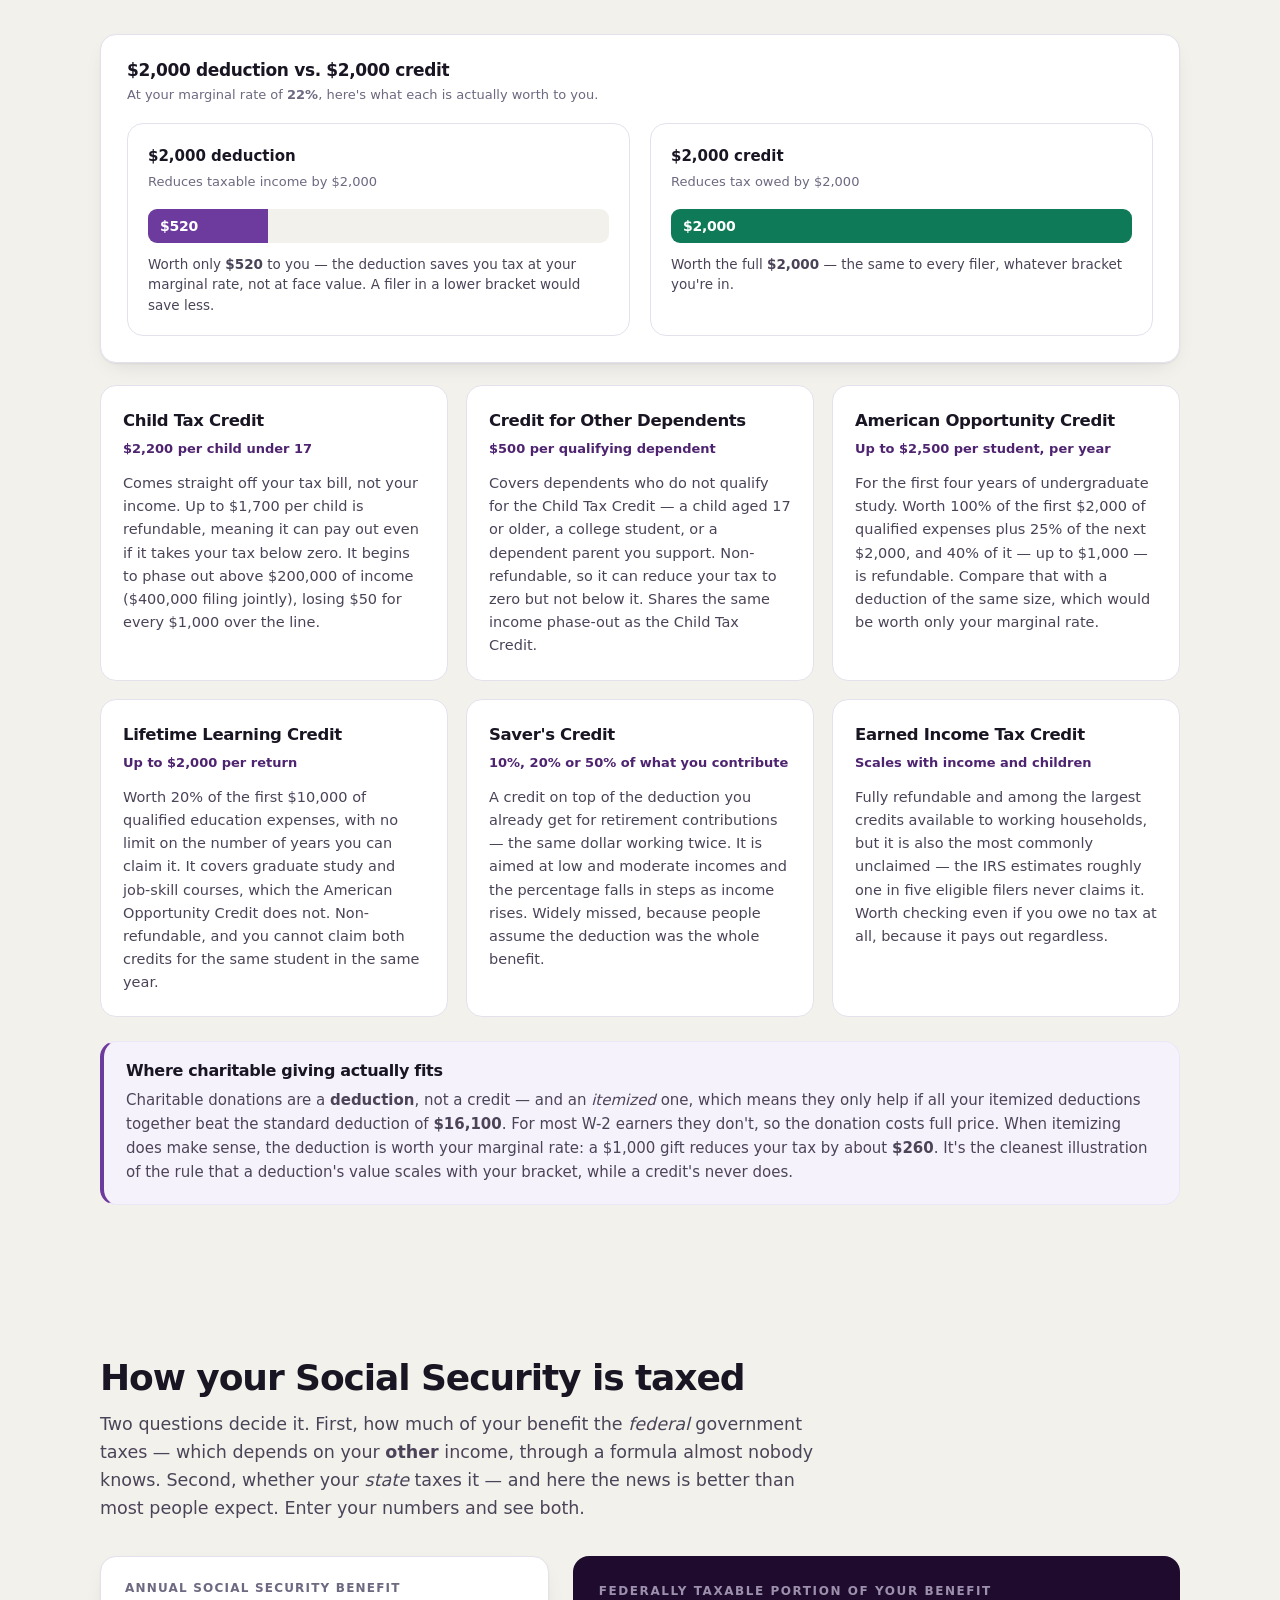
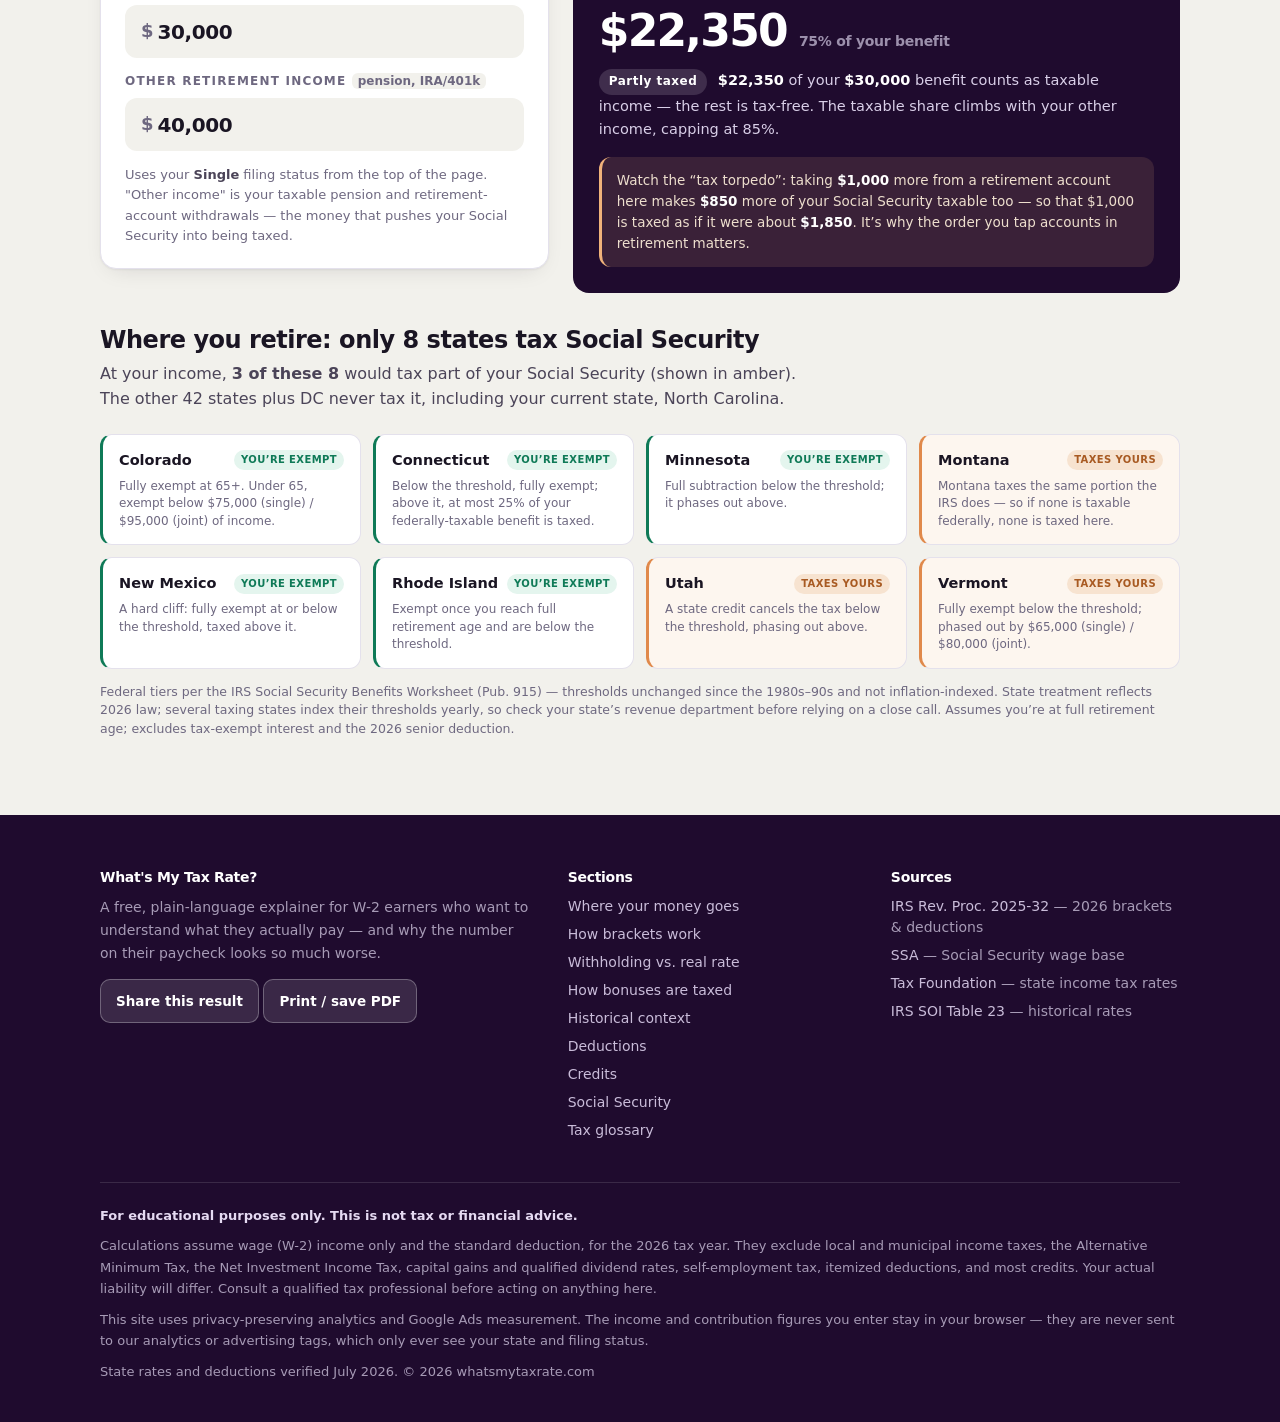
==== commit 438bbb9c: "Add /federal-tax-brackets-2026 page with full bracket tables and JSON-LD Add /federal-tax-brackets-2" ====
--- a/index.html
+++ b/index.html
@@ -8,12 +8,6 @@
 <title>What's My Tax Rate? — See your real federal, state and FICA tax rate</title>
 <meta name="description" content="Find out what you actually pay in tax. Compare your federal effective rate against your marginal rate, see where every dollar goes, and understand why your paycheck withholding is higher than your real tax bill. Free, 2026 tax year.">
 <link rel="canonical" href="https://whatsmytaxrate.com/">
-<link rel="alternate" hreflang="en-US" href="https://whatsmytaxrate.com/" />
-<link rel="alternate" hreflang="en-PR" href="https://whatsmytaxrate.com/" />
-<link rel="alternate" hreflang="x-default" href="https://whatsmytaxrate.com/" />
-<meta name="geo.region" content="US" />
-<meta name="geo.placename" content="United States" />
-<meta name="ICBM" content="37.09024, -95.712891" />
 
 <meta property="og:type" content="website">
 <meta property="og:site_name" content="What's My Tax Rate?">
@@ -211,7 +205,7 @@
   <div class="wrap">
     <div class="section__head">
       <h2>How your federal tax is actually calculated</h2>
-      <p class="section__lead">Your income fills the low brackets first. Only the money above each threshold is taxed at the higher rate — which is why landing in the 22% bracket does not mean paying 22%.</p>
+      <p class="section__lead">Your income fills the low brackets first. Only the money above each threshold is taxed at the higher rate — which is why landing in the 22% bracket does not mean paying 22%. <a href="/federal-tax-brackets-2026">See the full 2026 federal tax bracket table</a> for all filing statuses.</p>
     </div>
 
     <!-- Shown instead of the federal bracket table when federal tax is excluded (Puerto Rico). -->
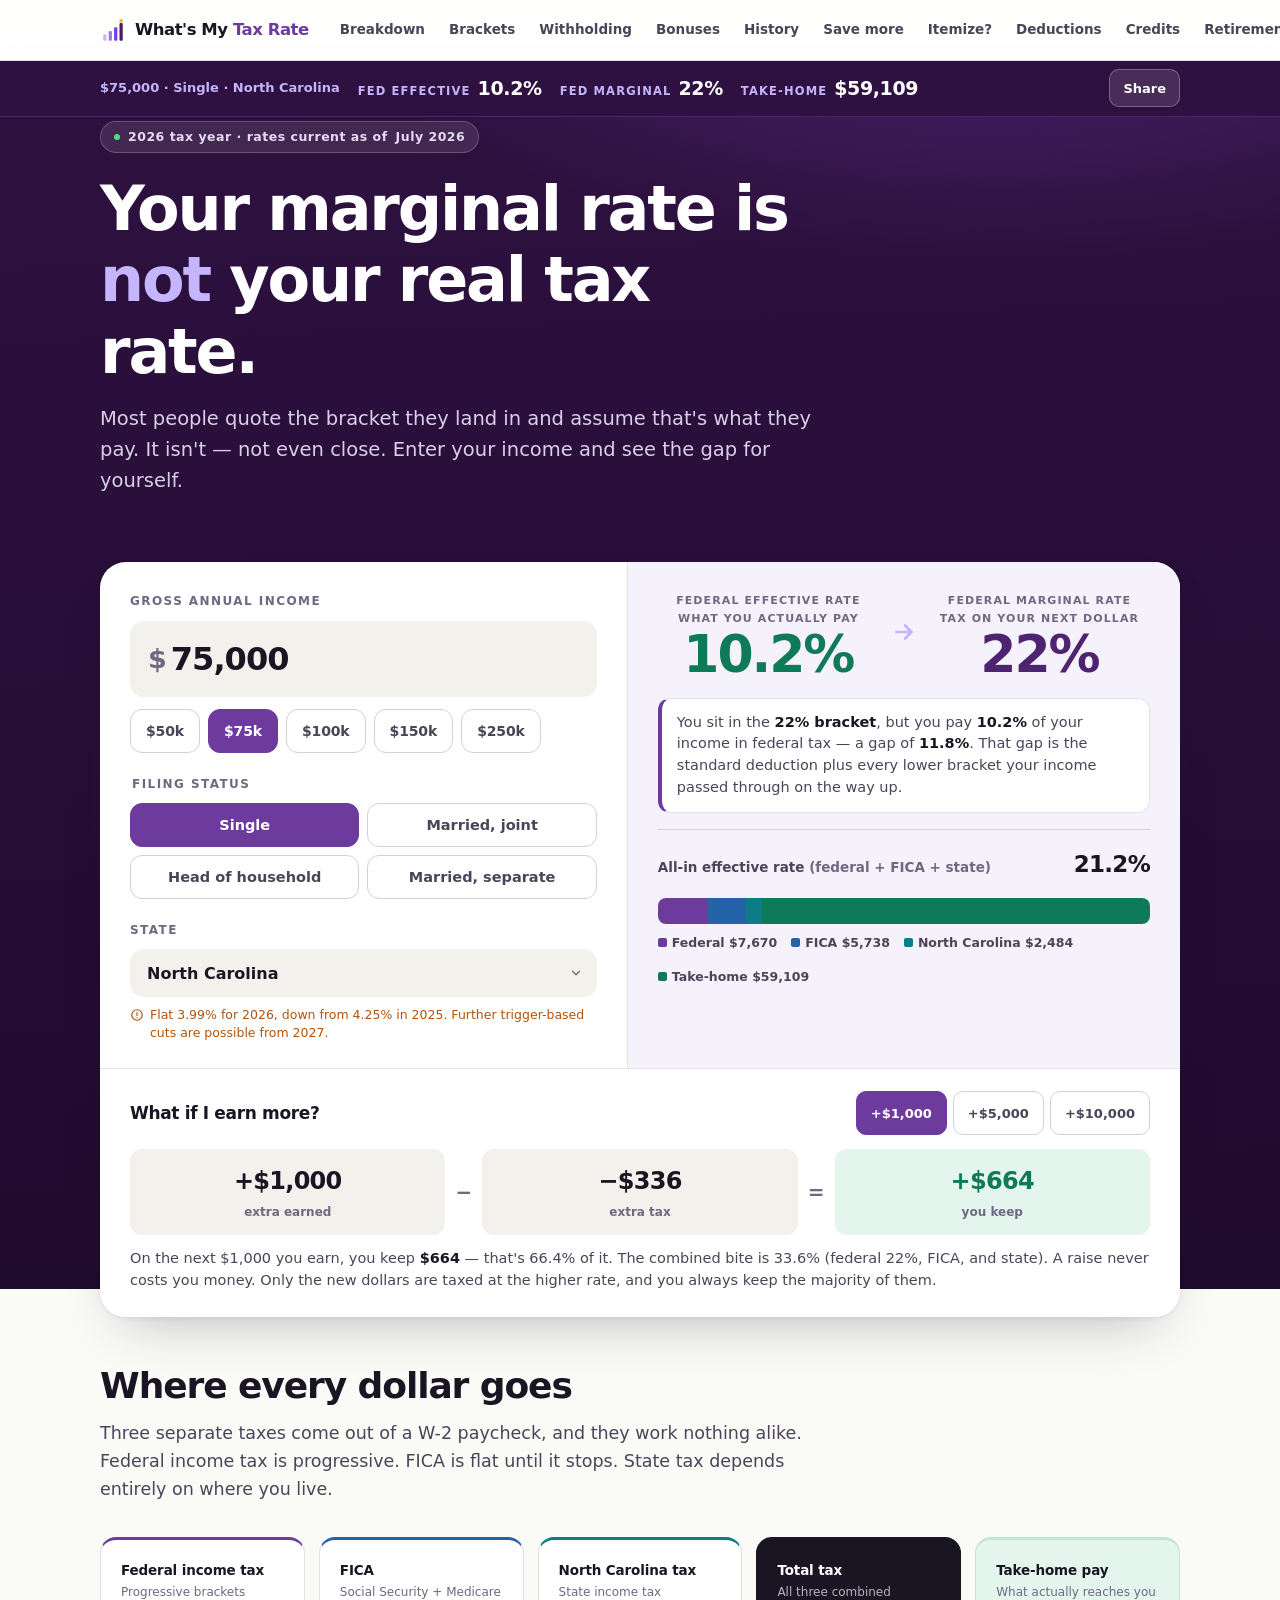
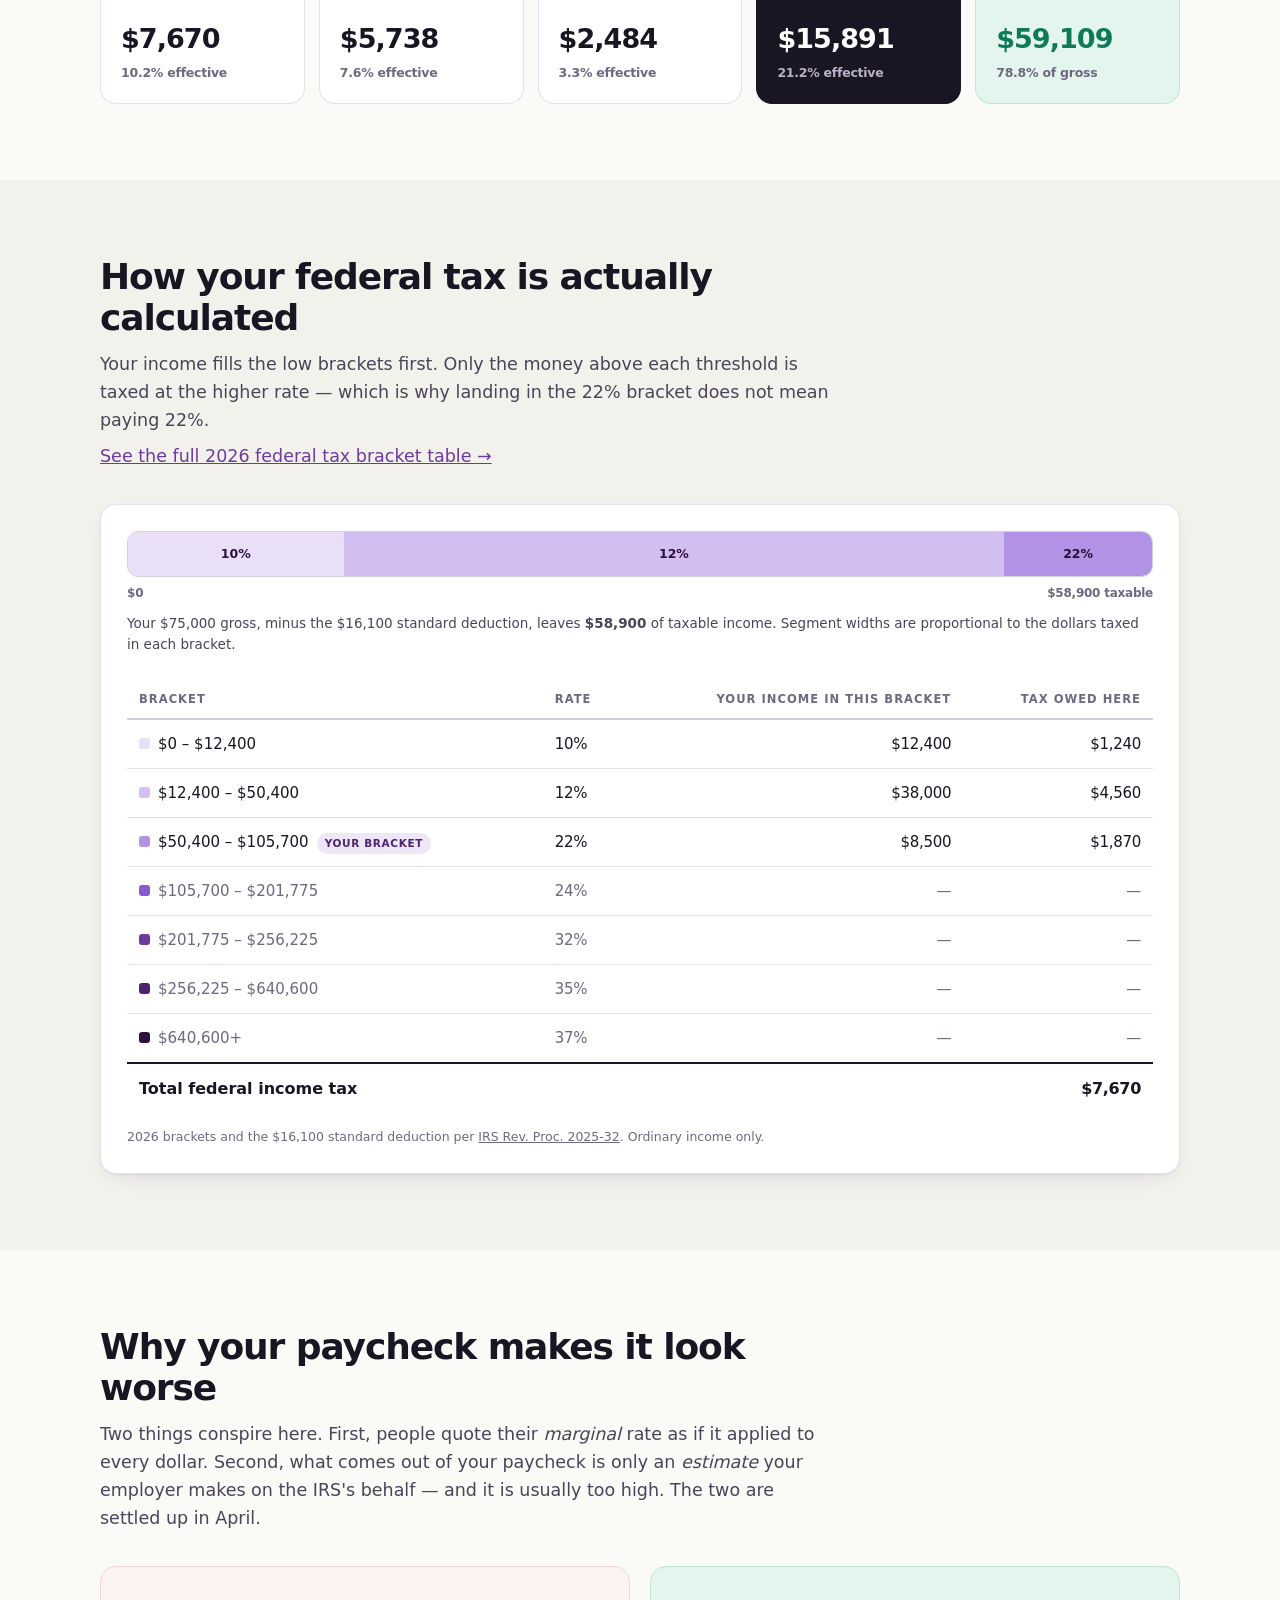
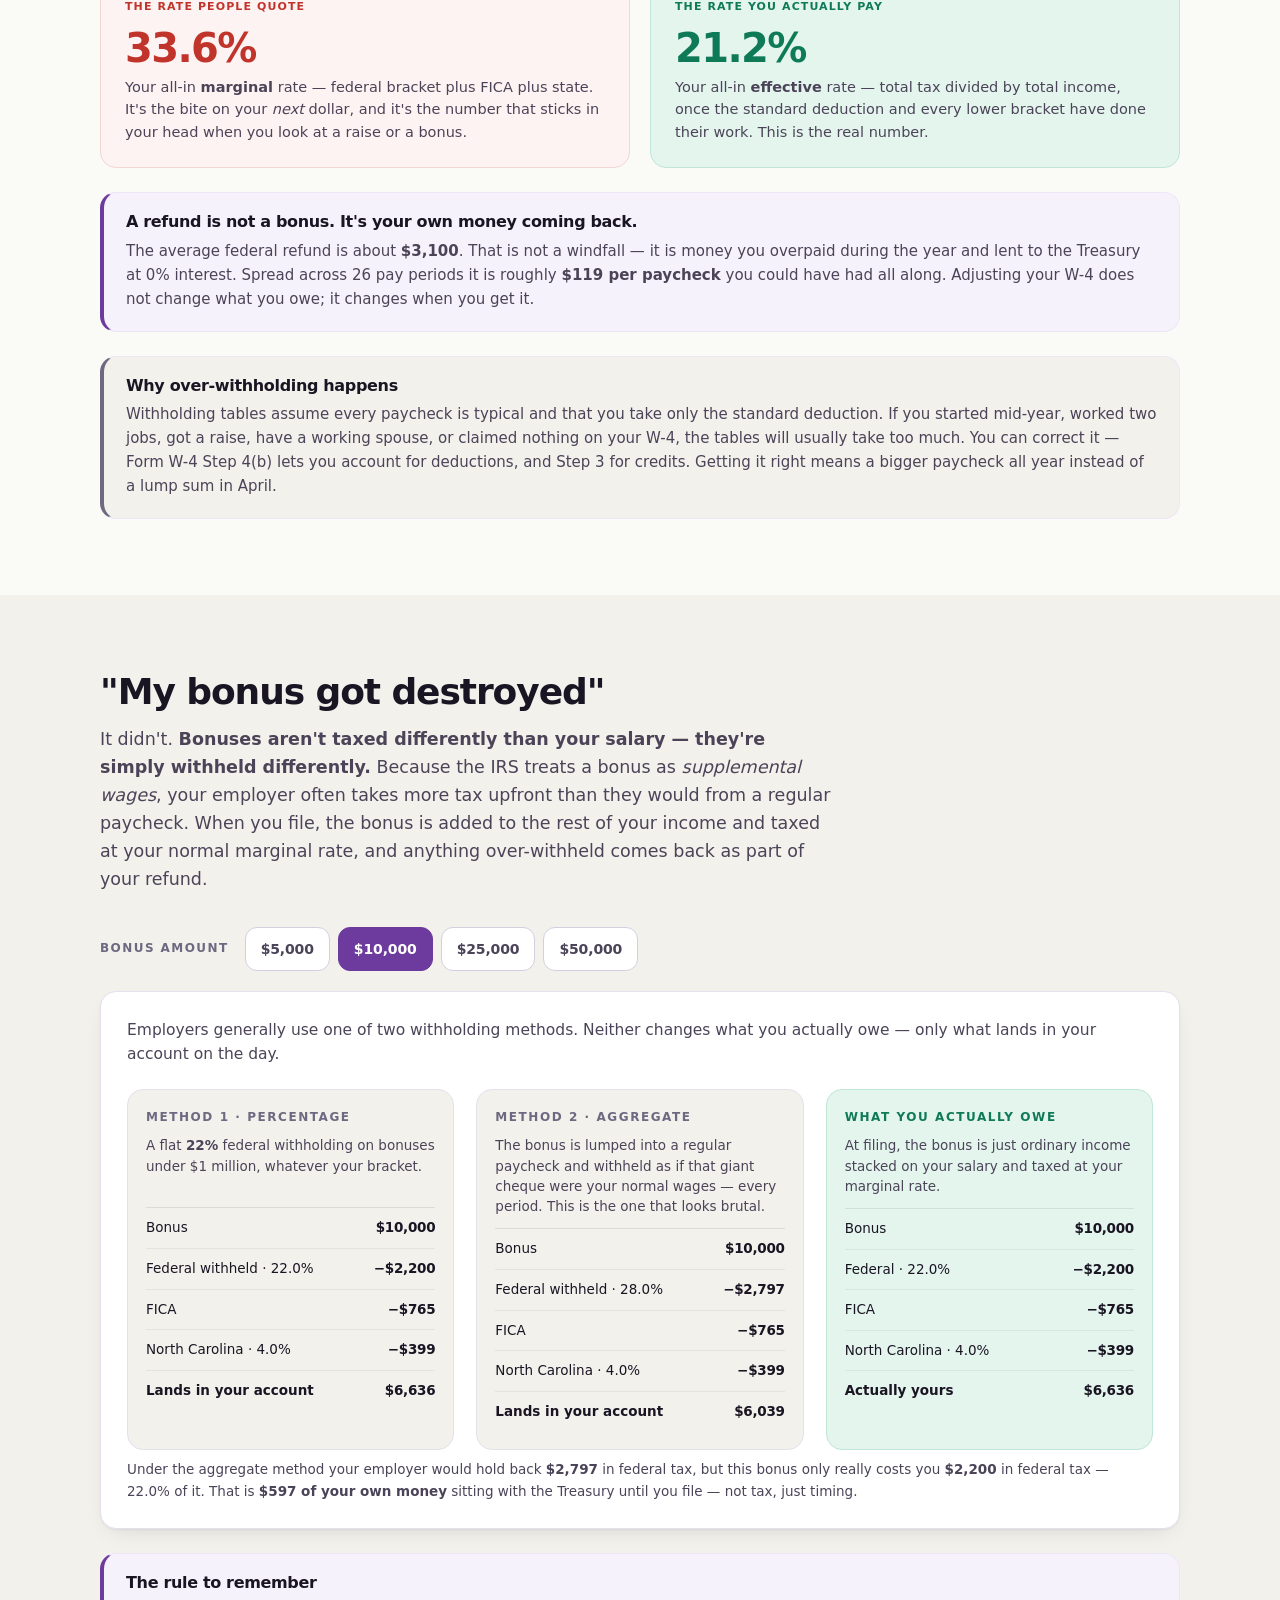
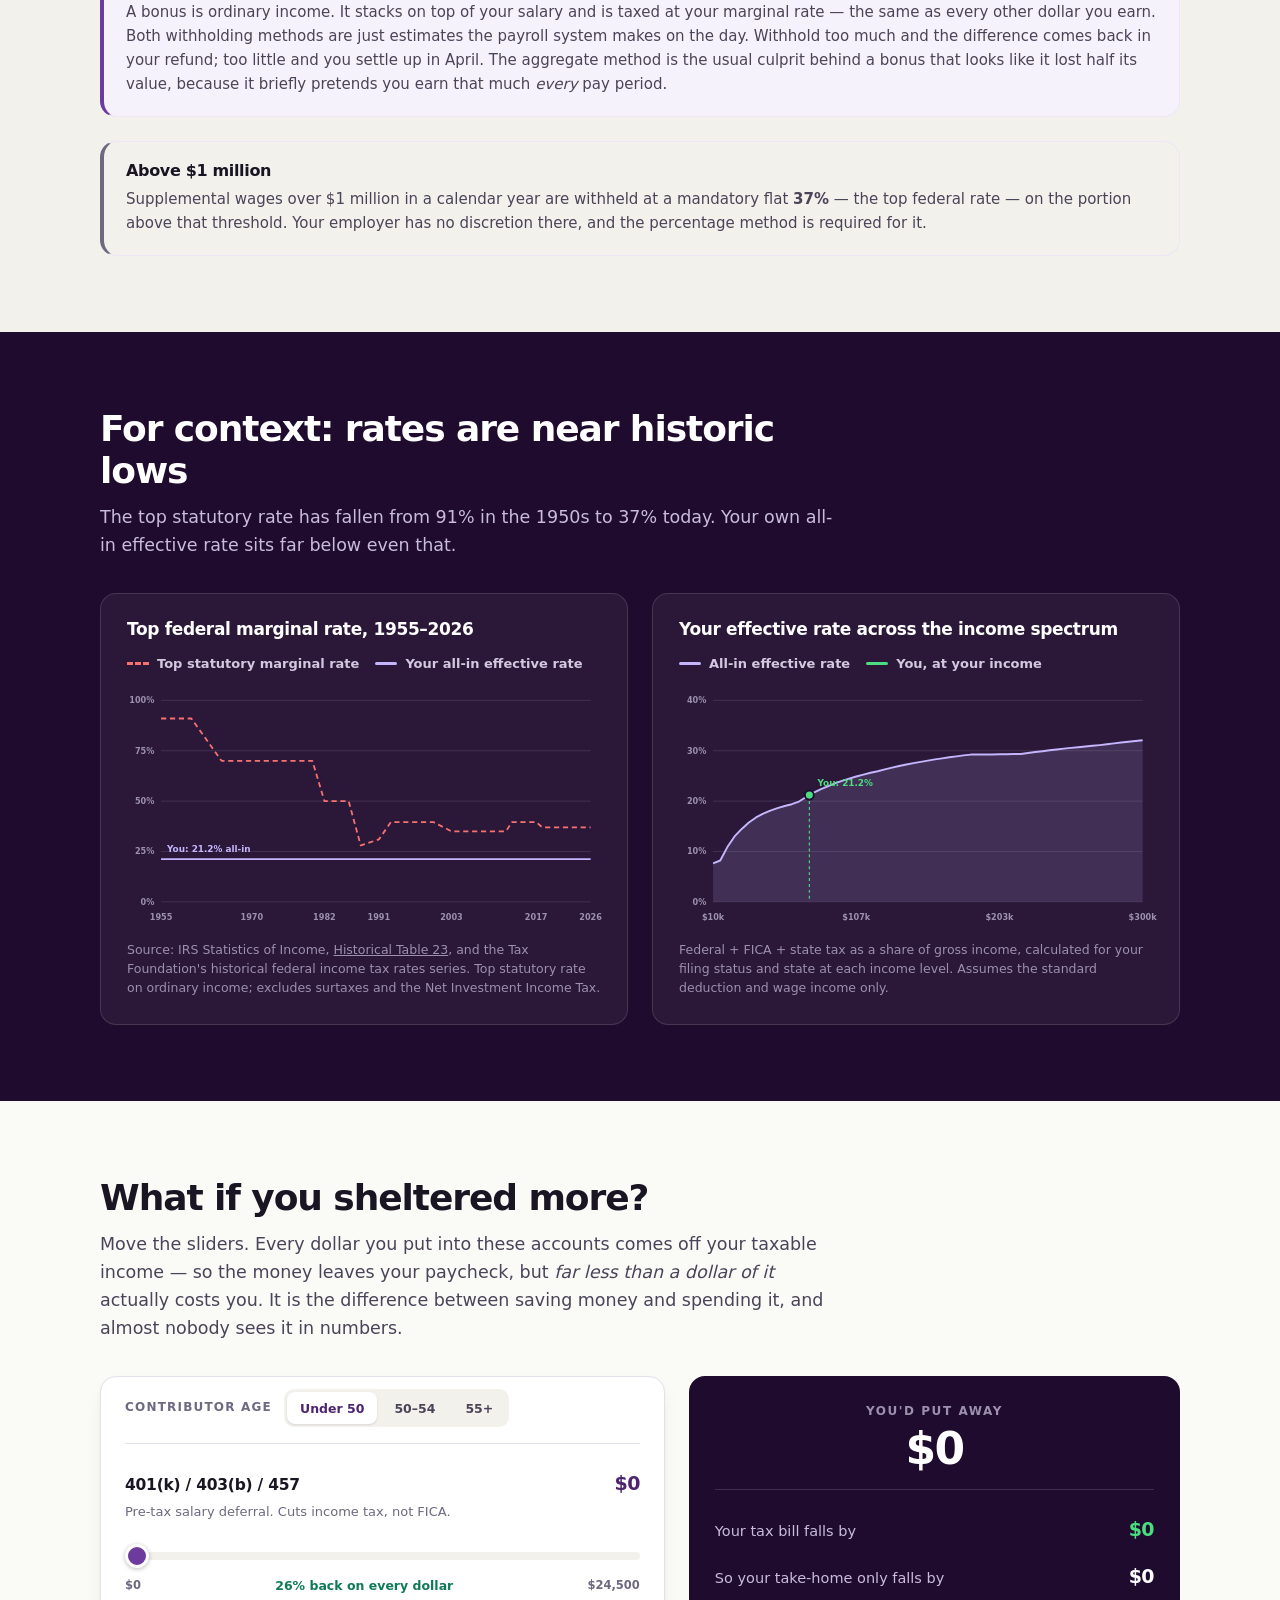
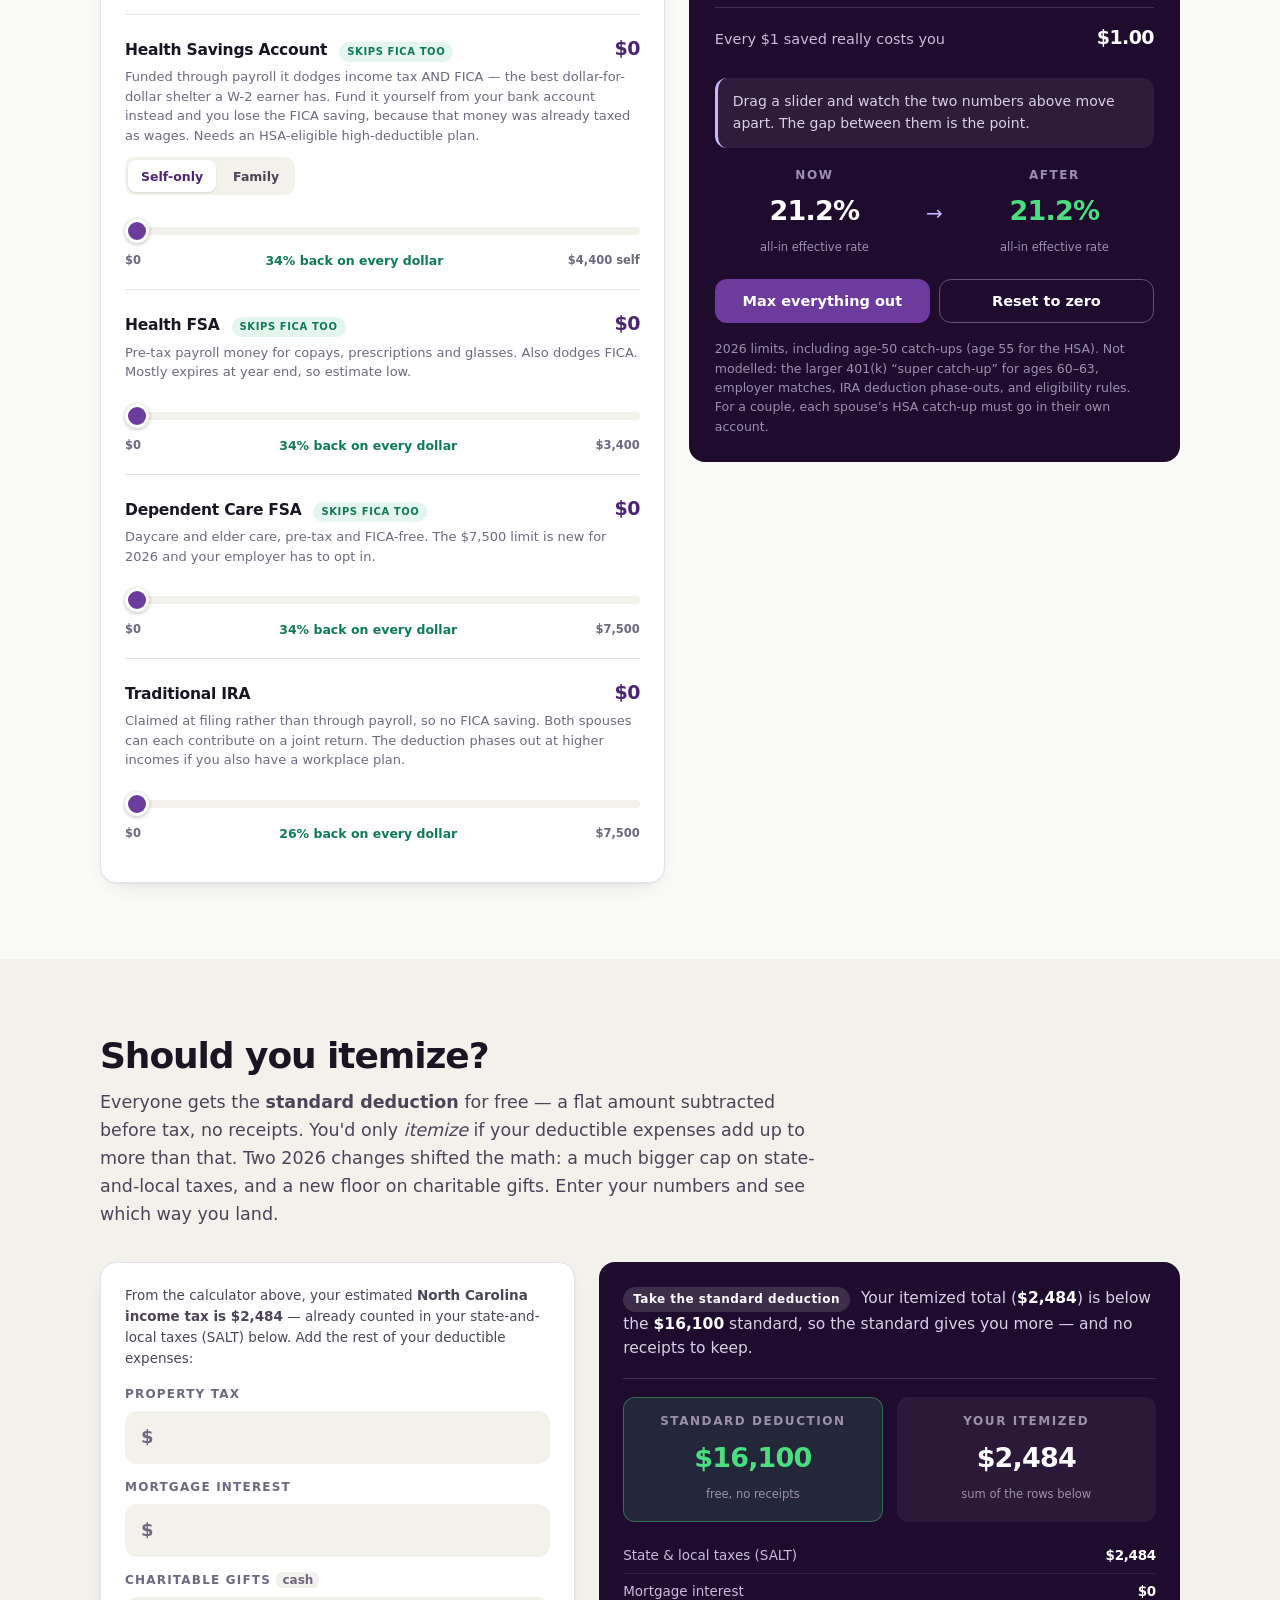
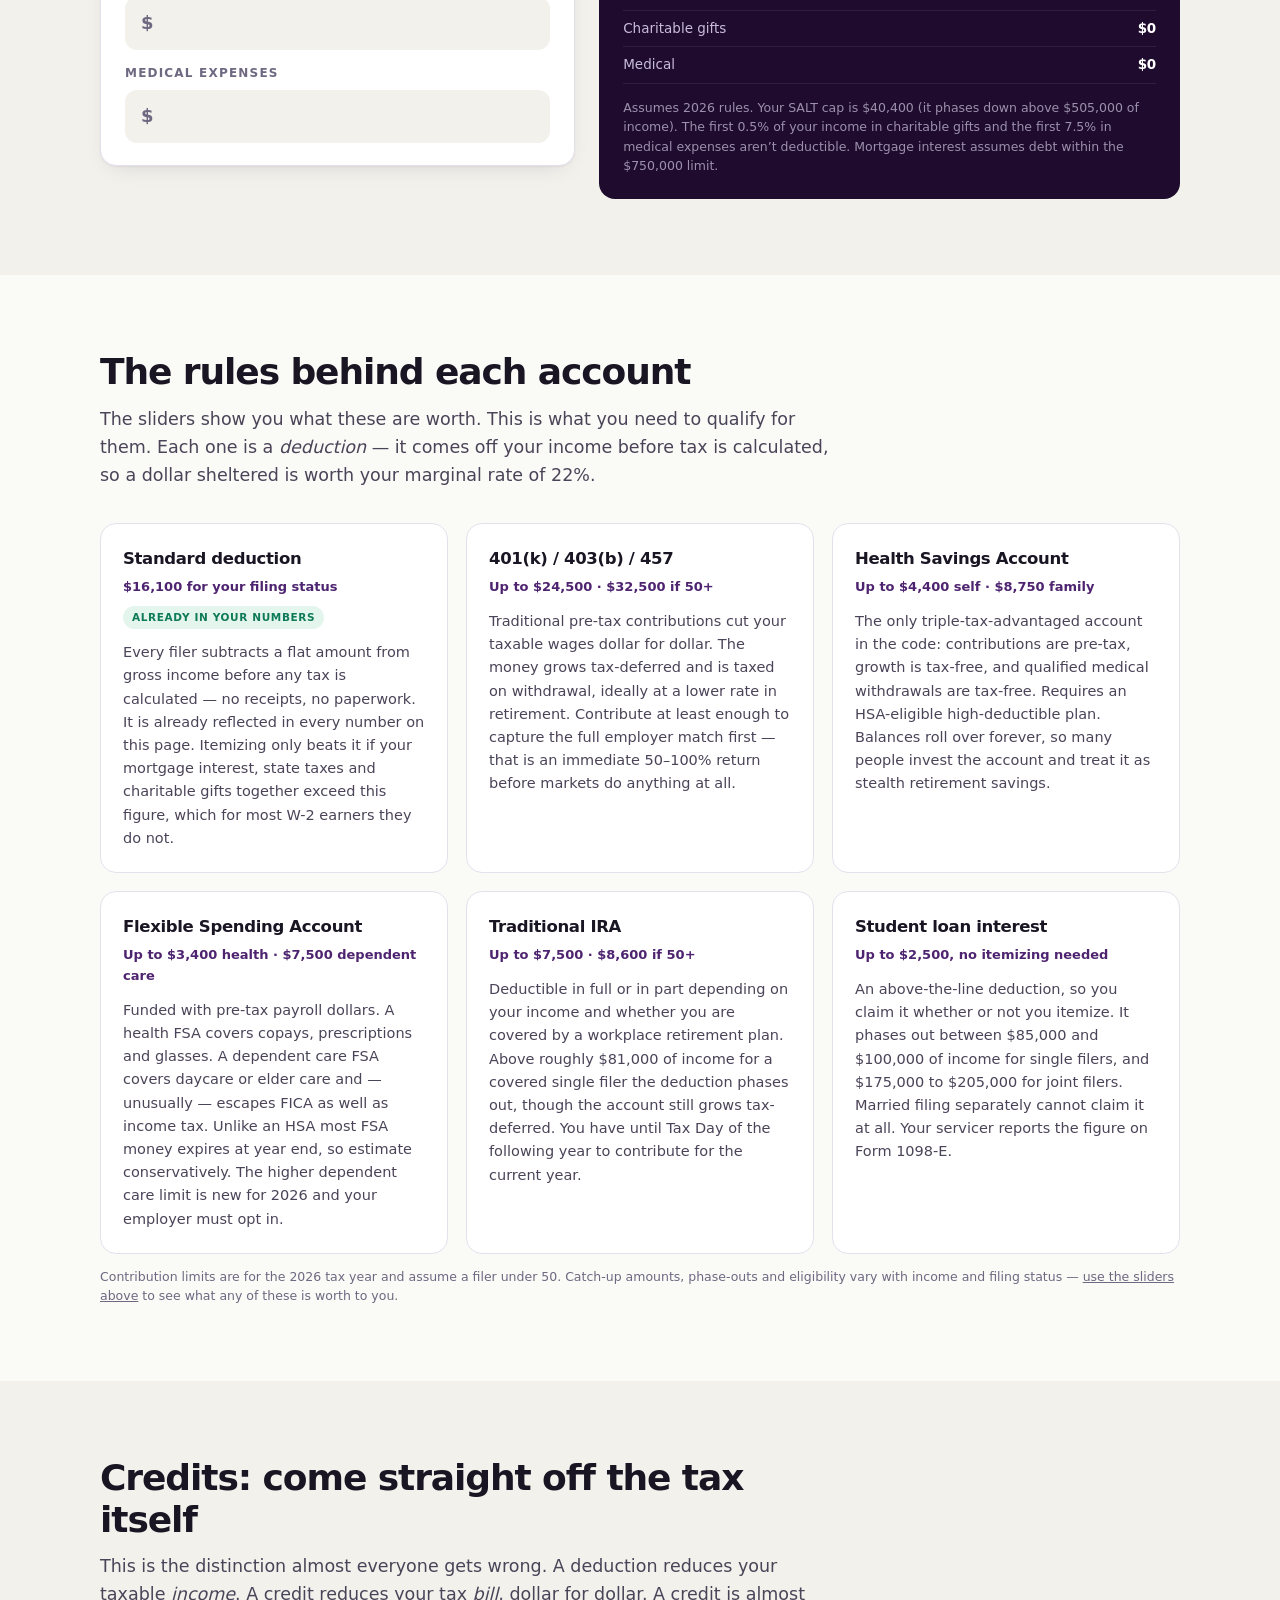
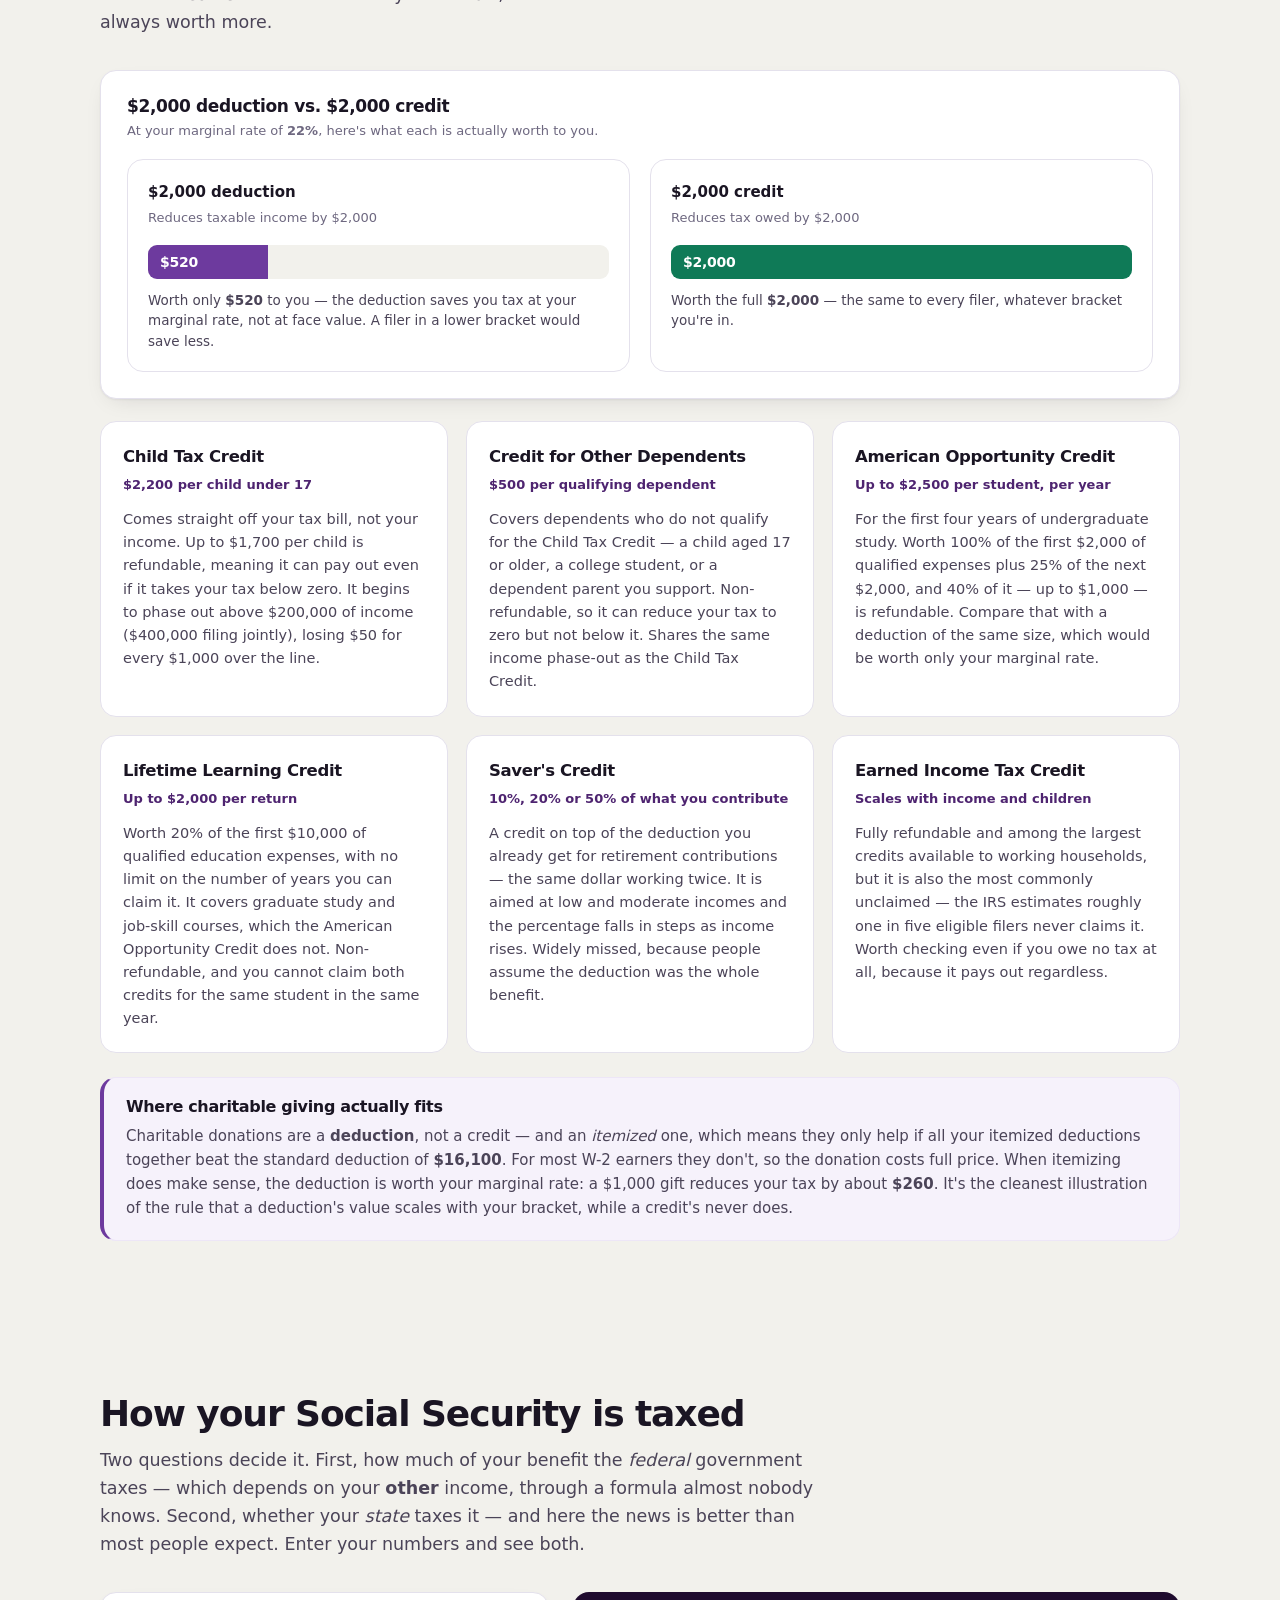
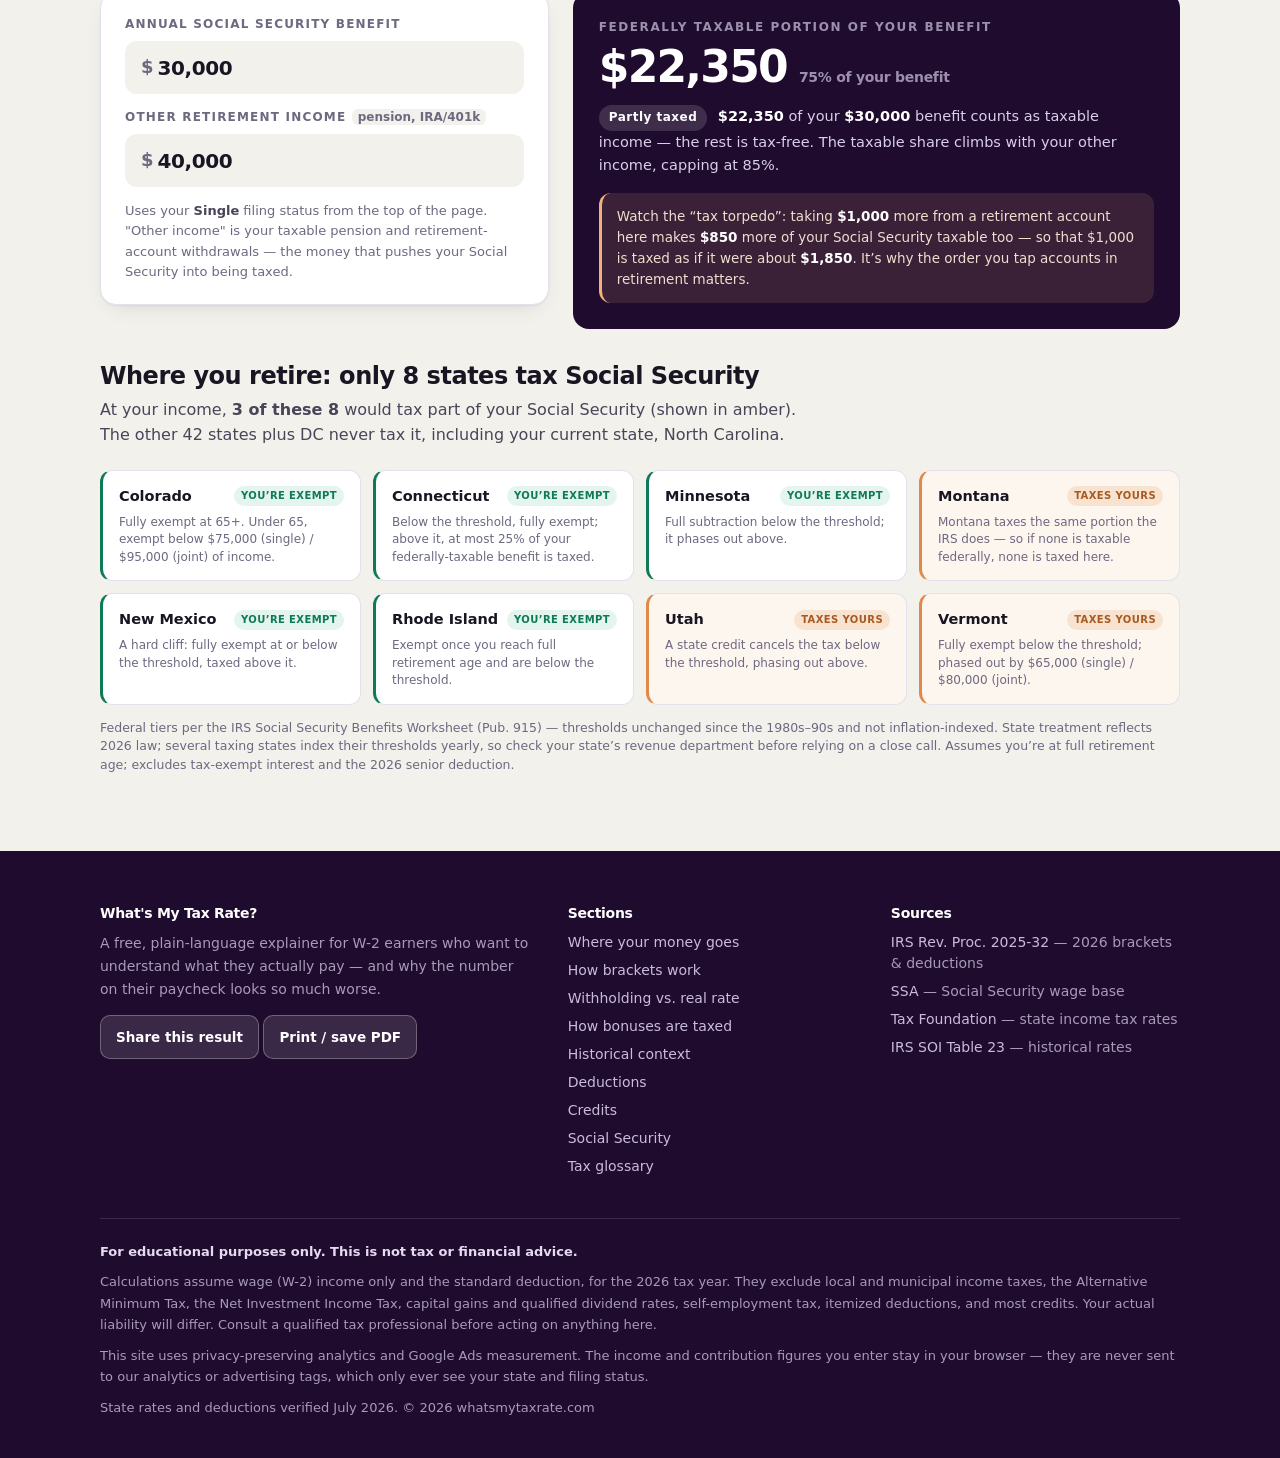
==== commit 5074cca2: "Add /federal-tax-brackets-2026 page with full bracket tables and schema Add /federal-tax-brackets-20" ====
--- a/index.html
+++ b/index.html
@@ -205,7 +205,8 @@
   <div class="wrap">
     <div class="section__head">
       <h2>How your federal tax is actually calculated</h2>
-      <p class="section__lead">Your income fills the low brackets first. Only the money above each threshold is taxed at the higher rate — which is why landing in the 22% bracket does not mean paying 22%. <a href="/federal-tax-brackets-2026">See the full 2026 federal tax bracket table</a> for all filing statuses.</p>
+      <p class="section__lead">Your income fills the low brackets first. Only the money above each threshold is taxed at the higher rate — which is why landing in the 22% bracket does not mean paying 22%.</p>
+      <p class="section__lead" style="margin-top:8px"><a href="/federal-tax-brackets-2026">See the full 2026 federal tax bracket table →</a></p>
     </div>
 
     <!-- Shown instead of the federal bracket table when federal tax is excluded (Puerto Rico). -->
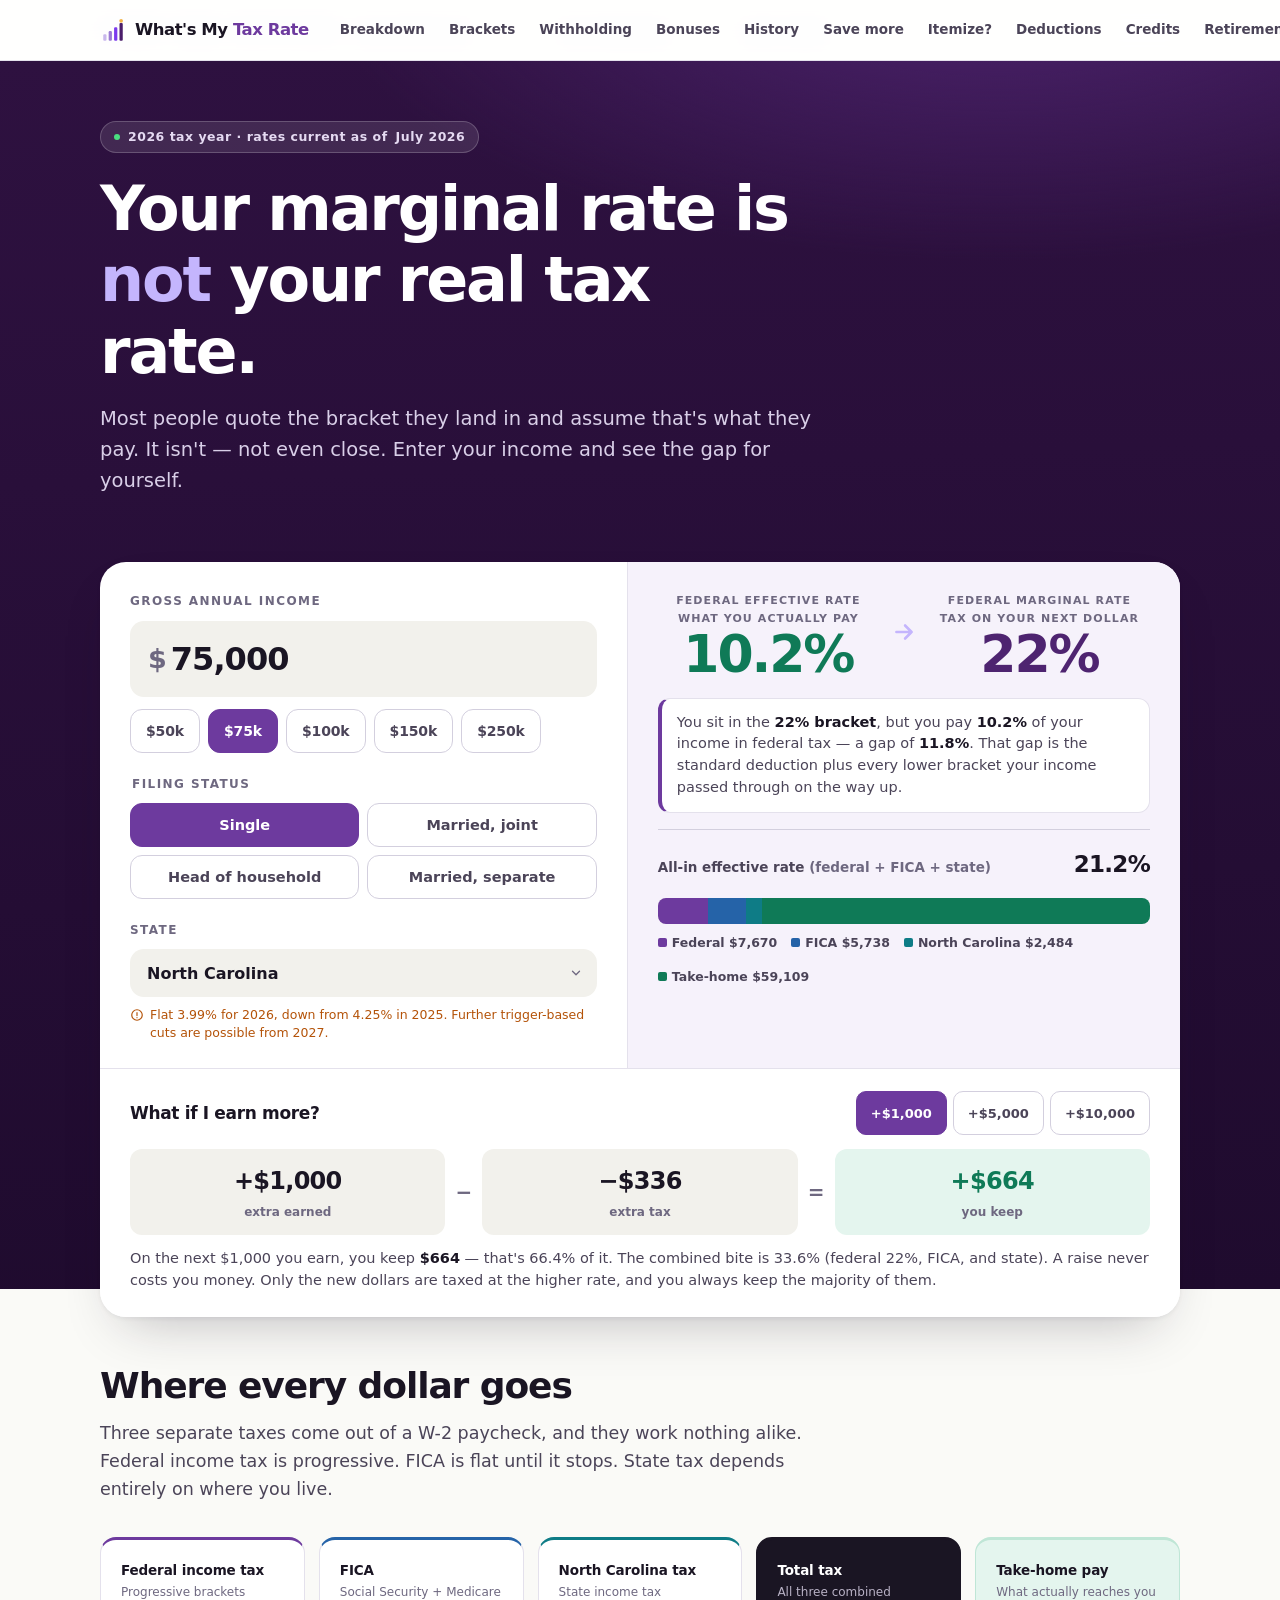
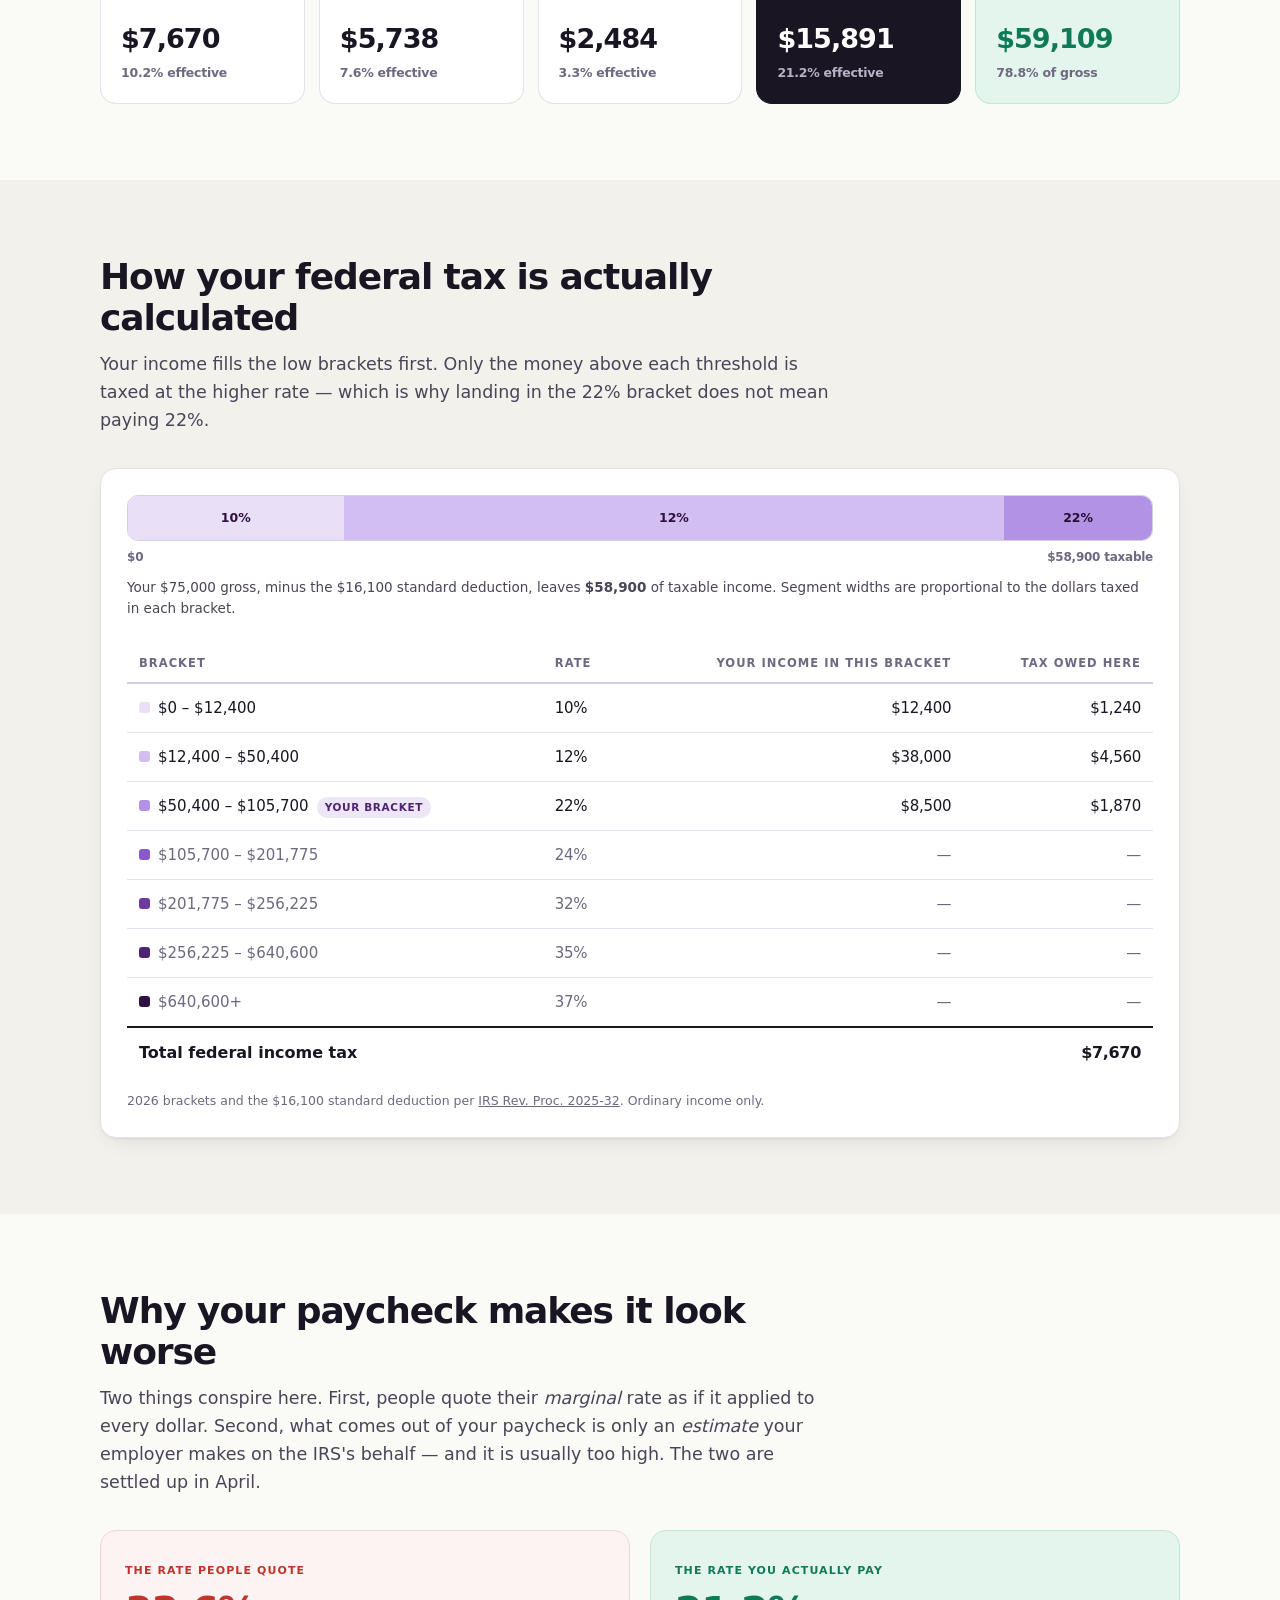
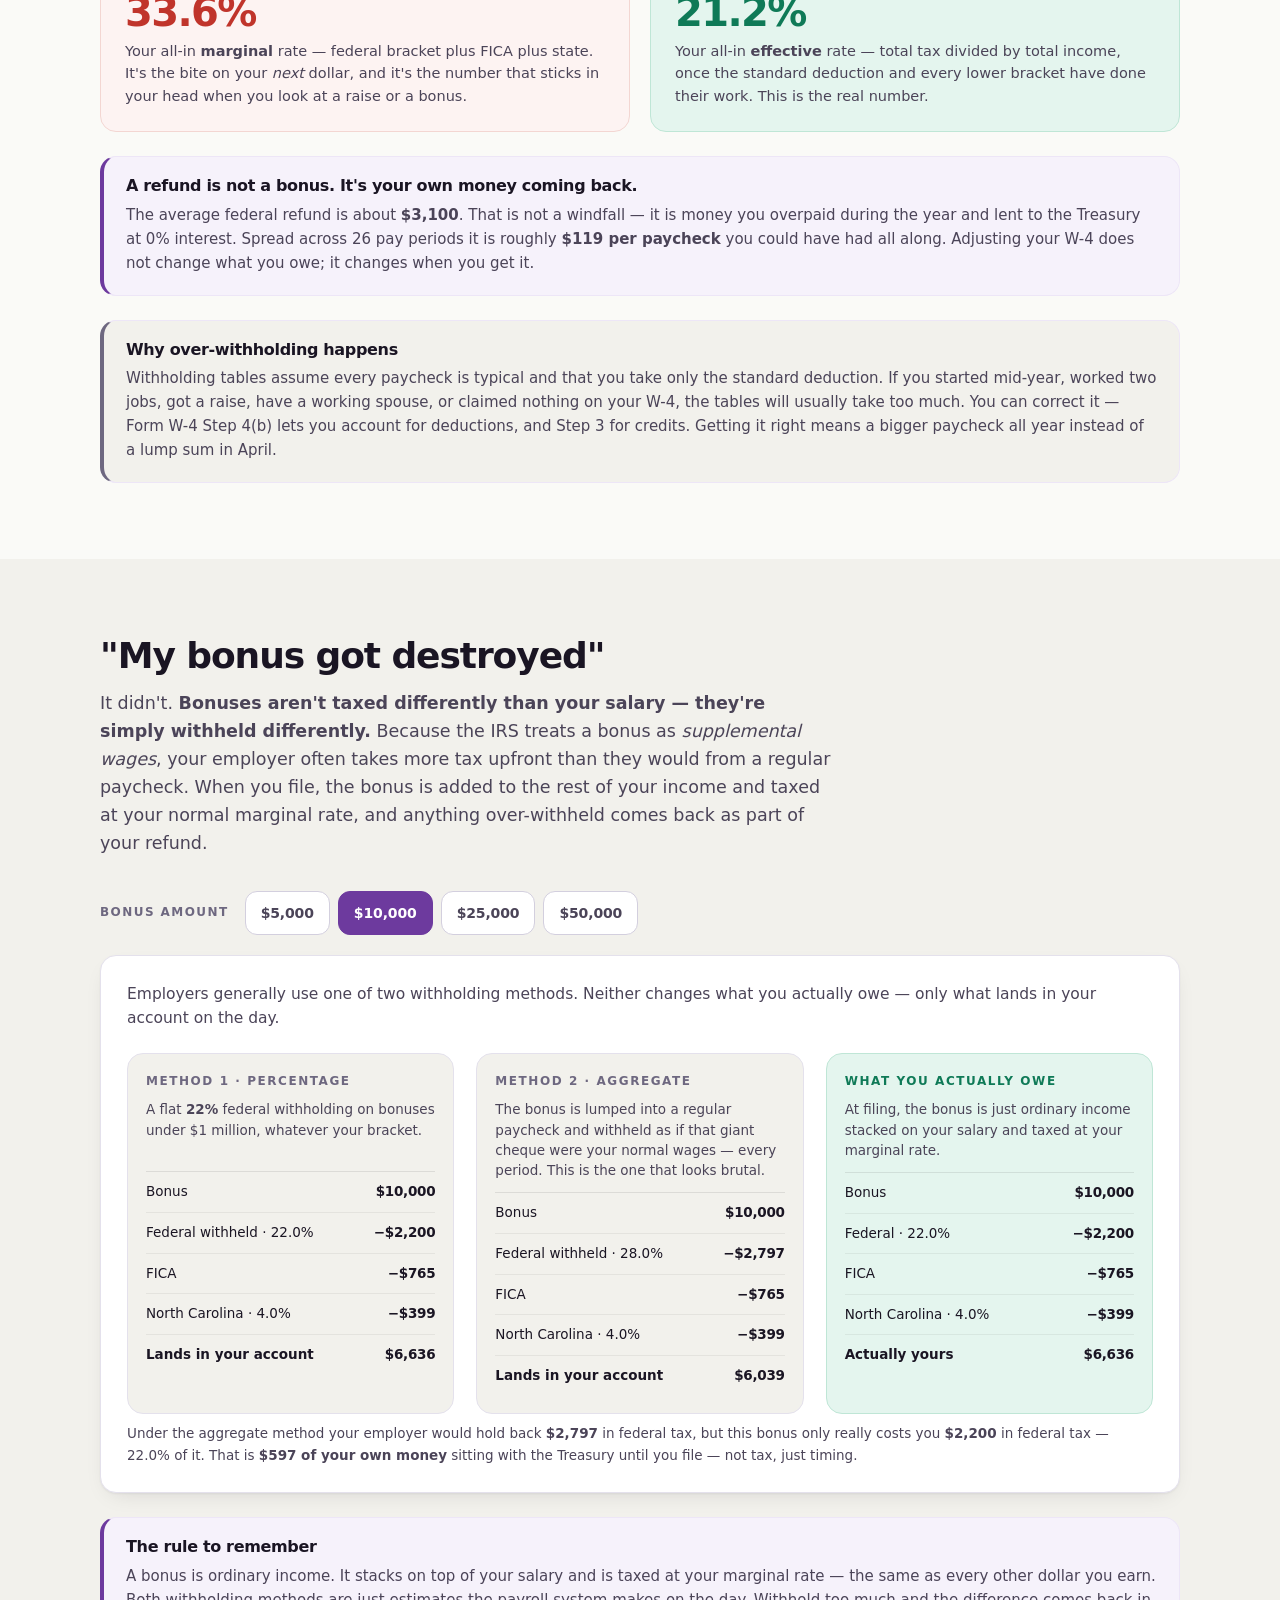
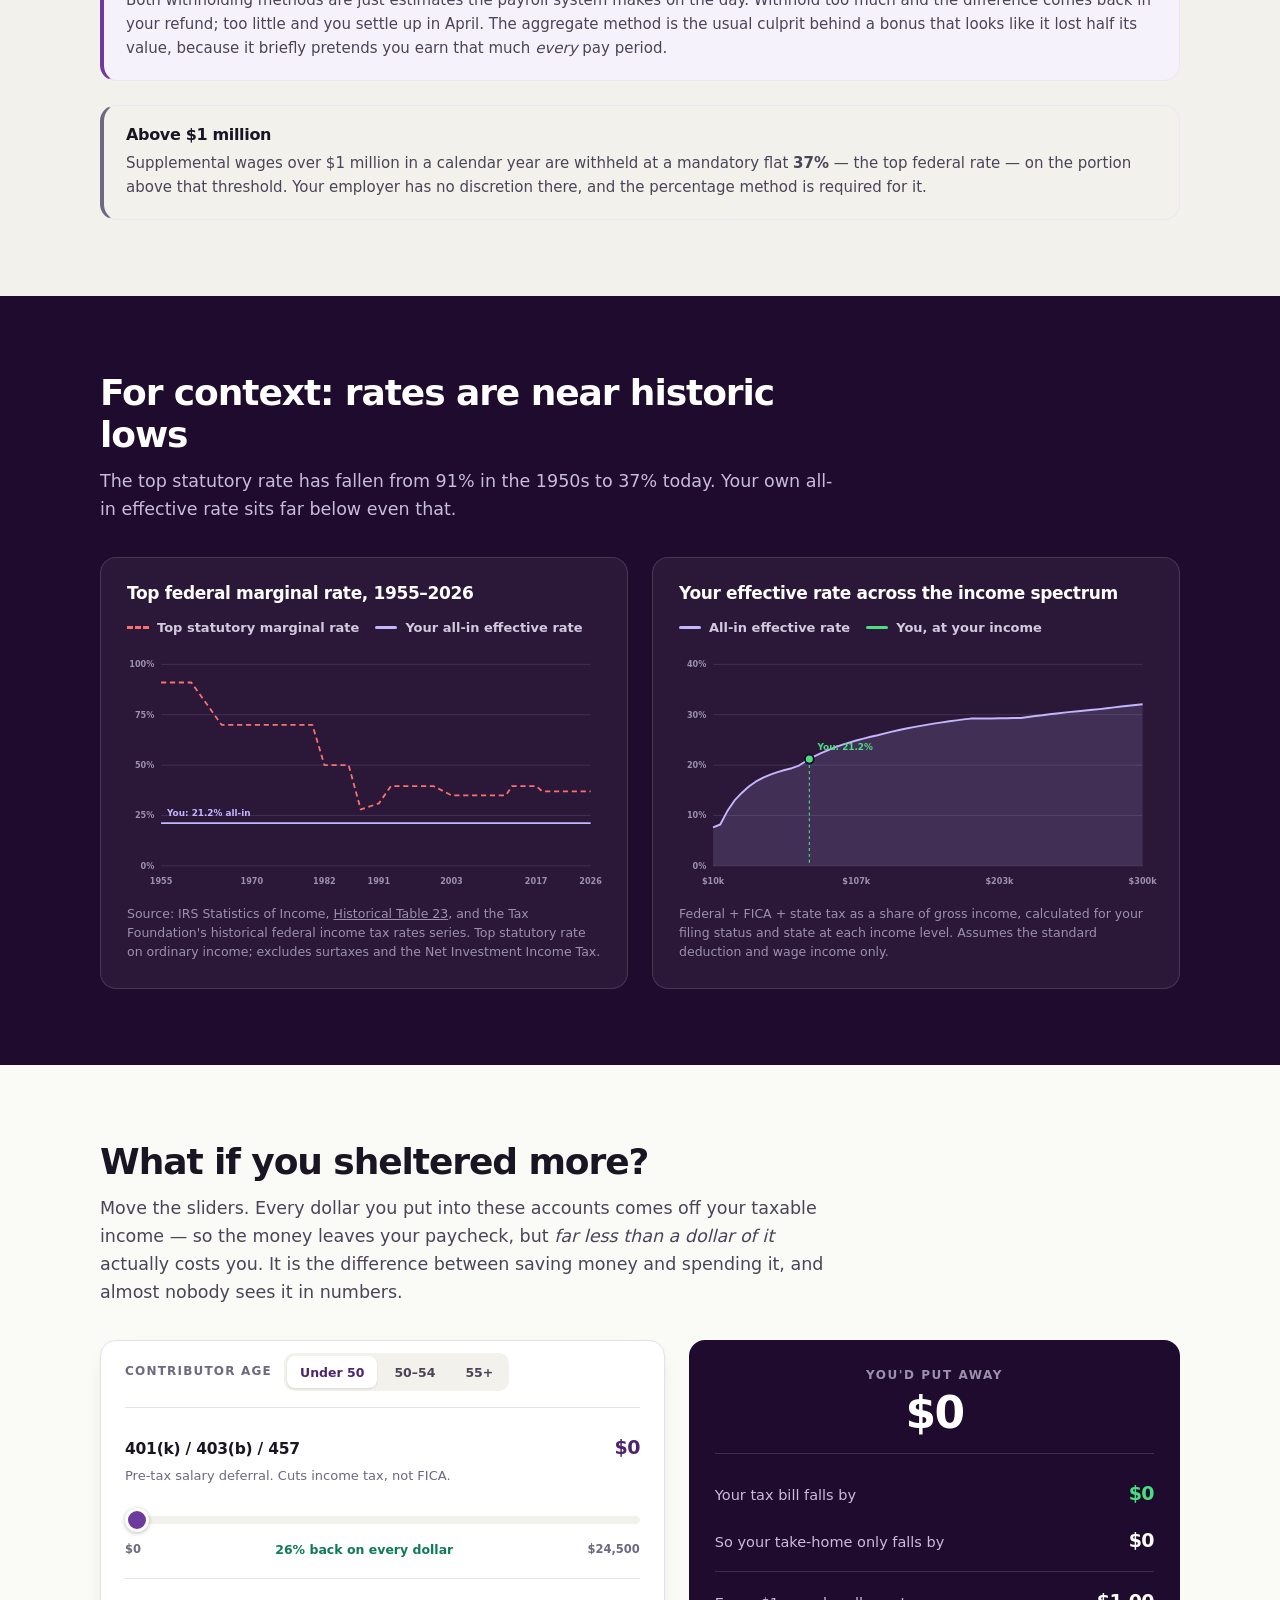
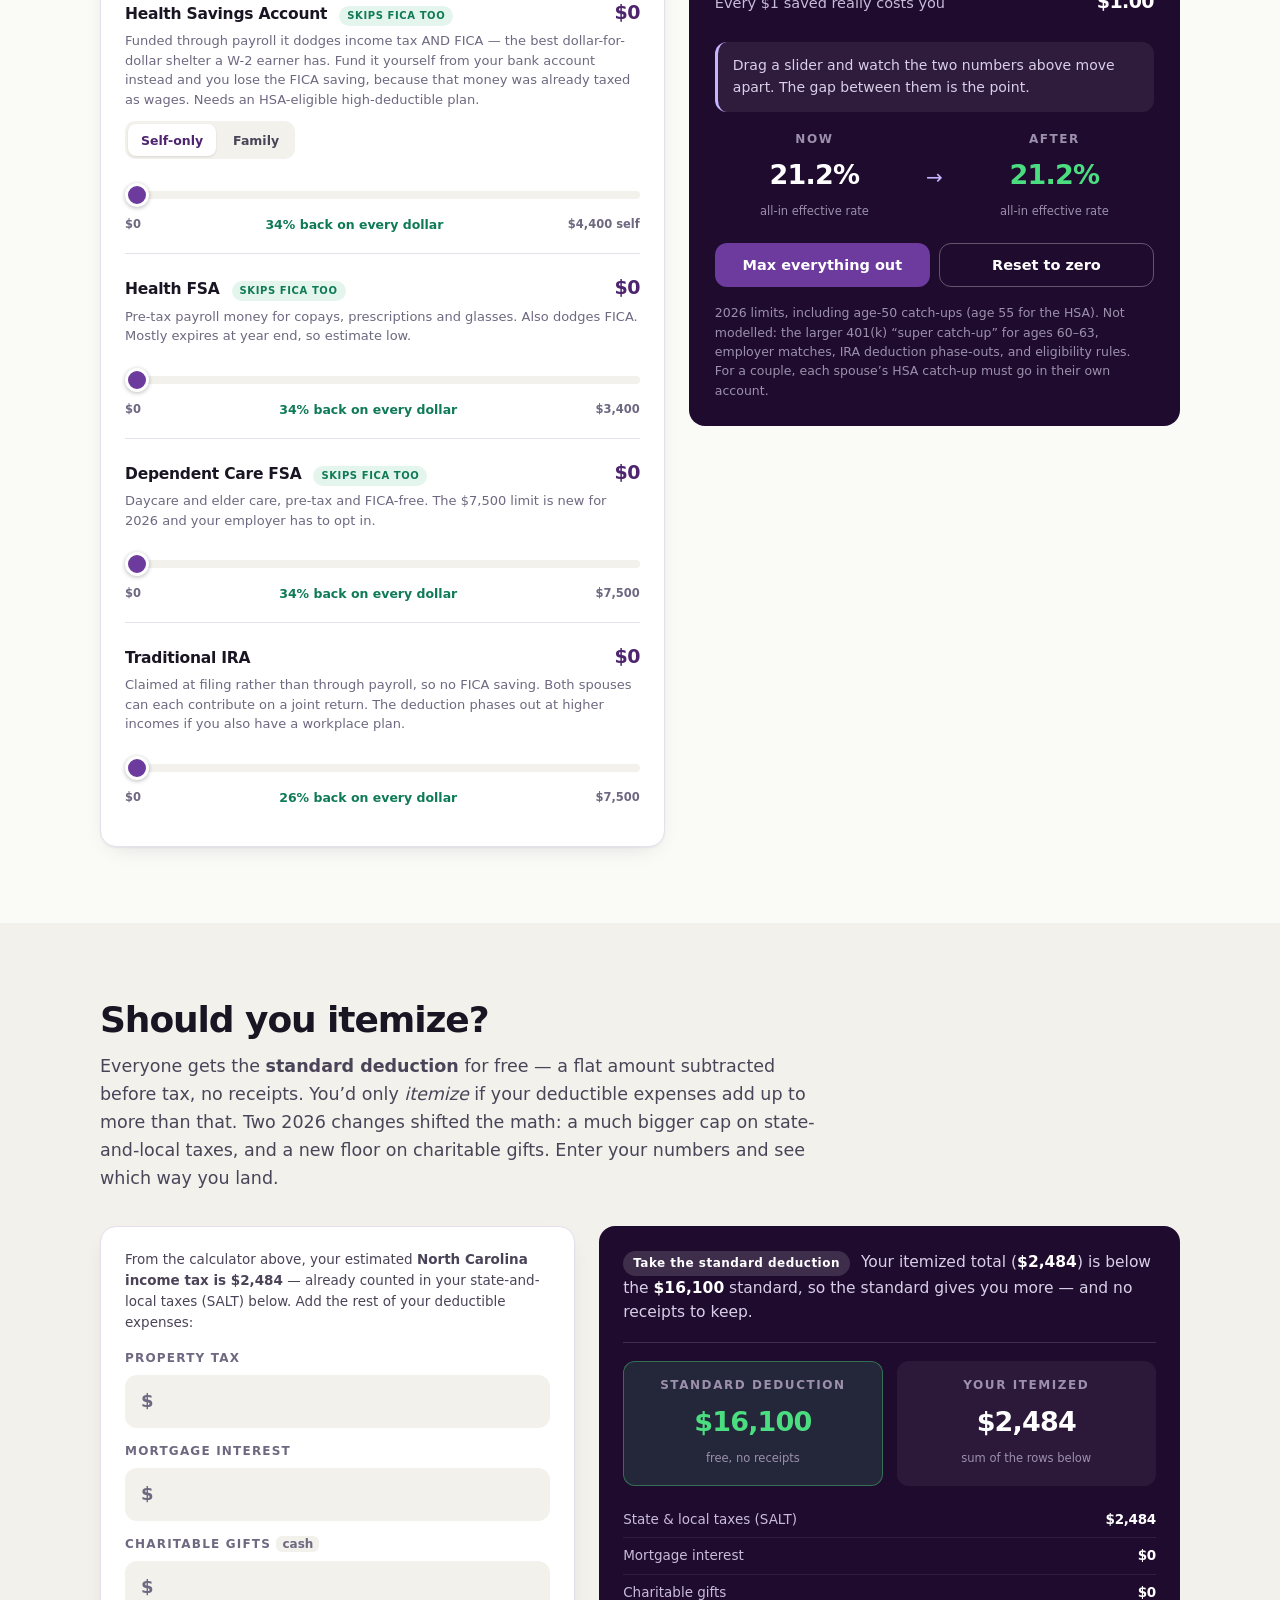
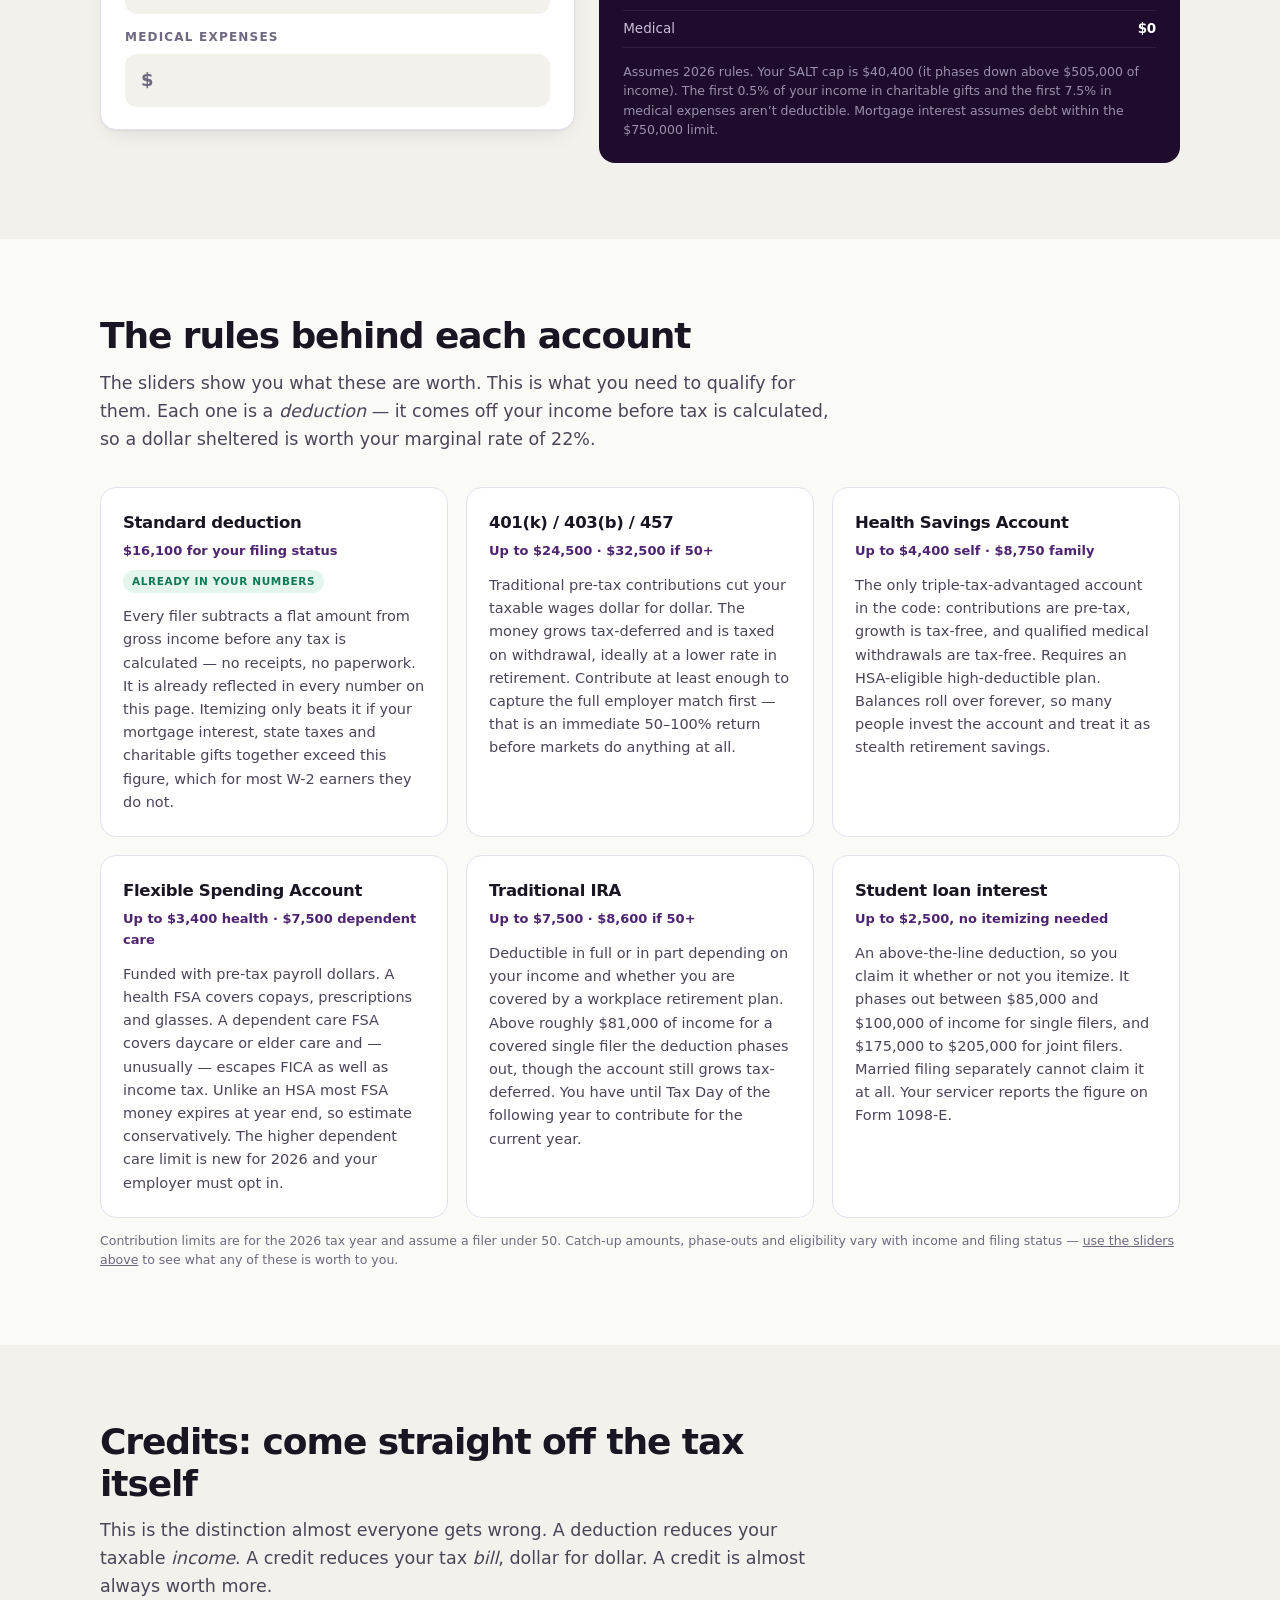
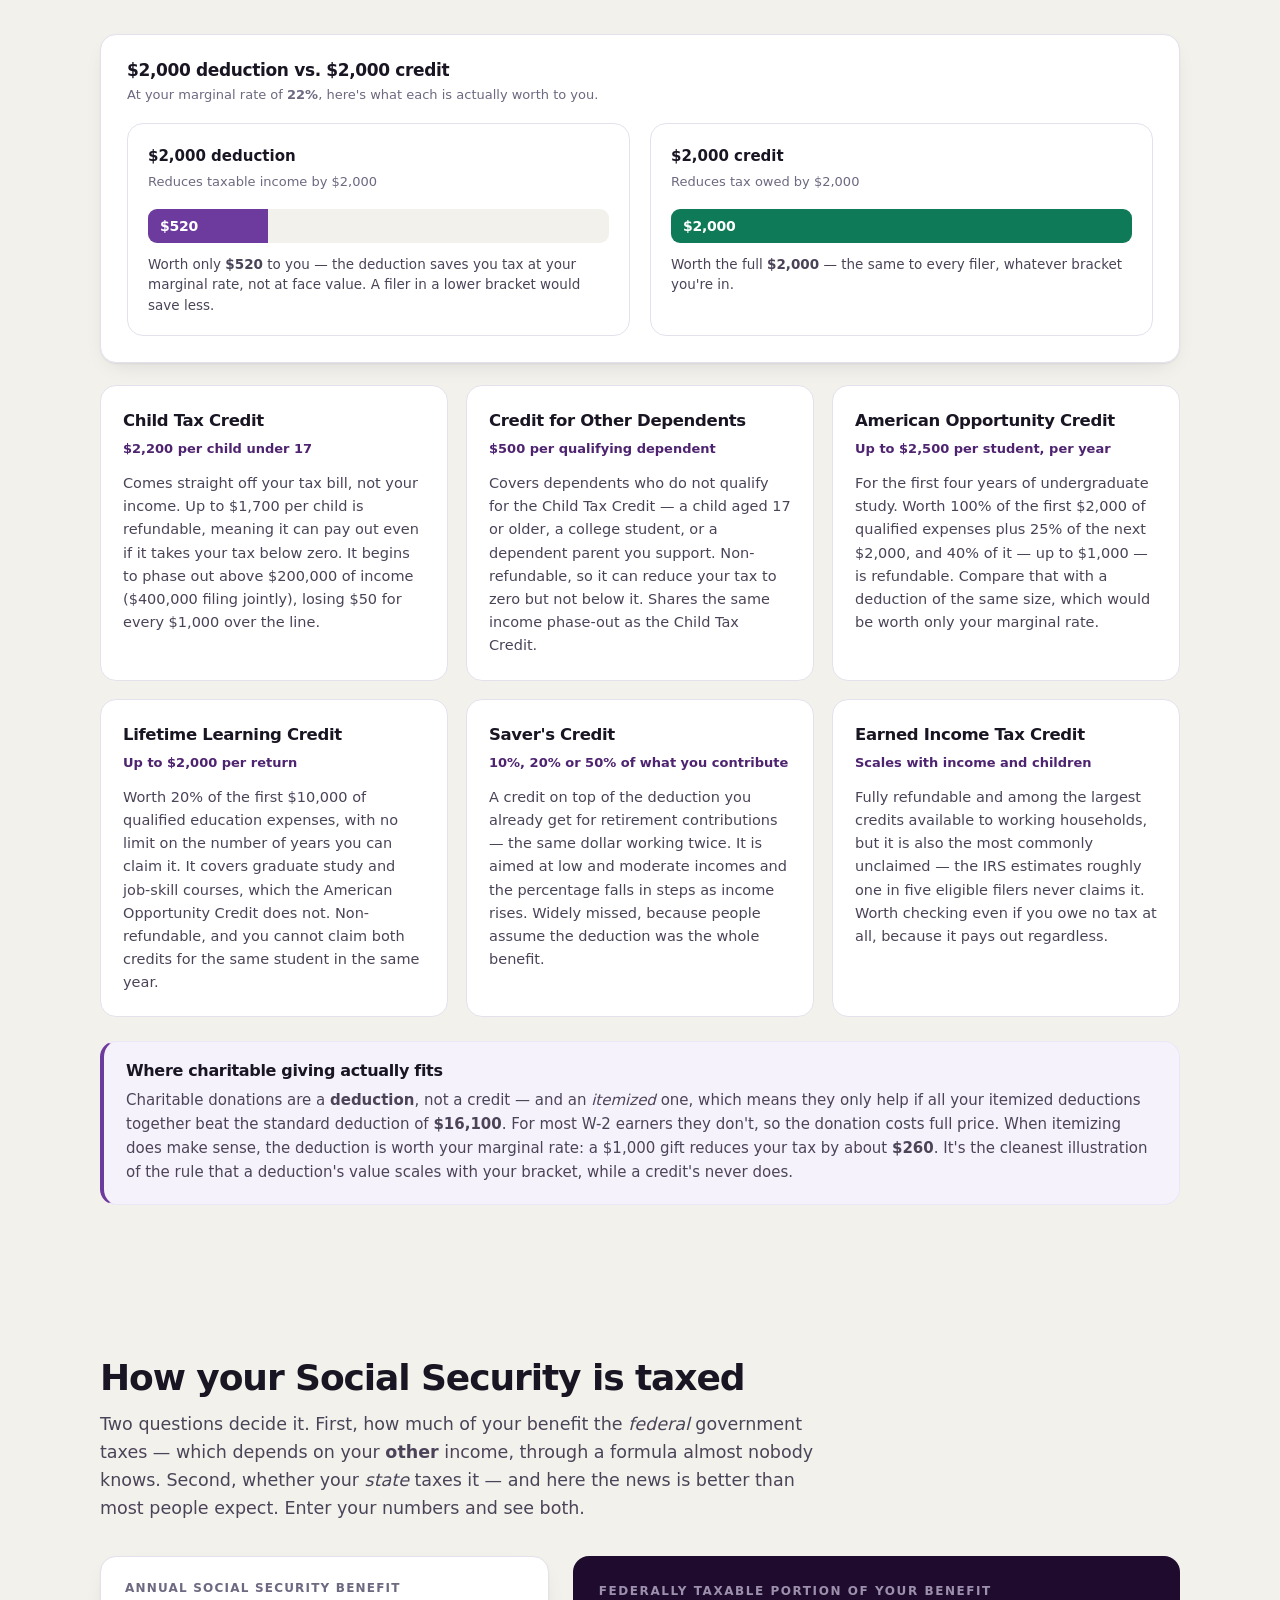
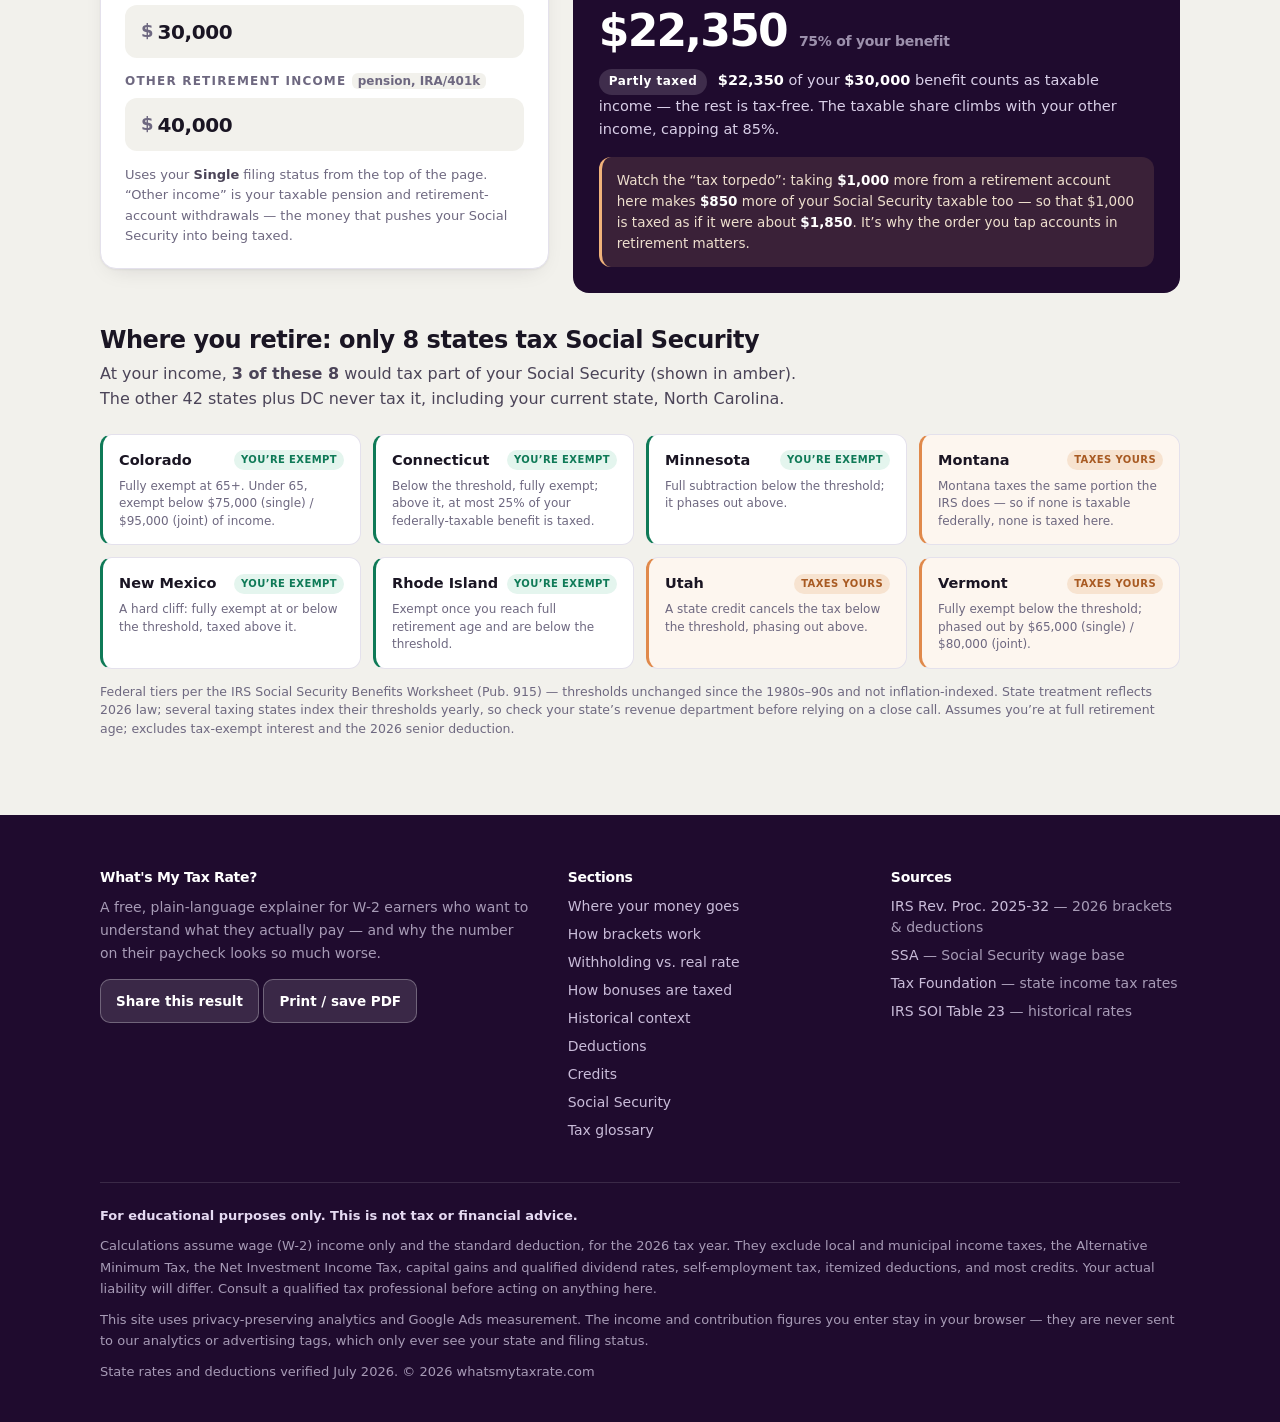
==== commit fa8eb94e: "Merge 34054464031db698152134c4e969ef2239260557 into 6adc359c00c1b21879d99b62de09df4ca1ffb781" ====
--- a/index.html
+++ b/index.html
@@ -34,7 +34,31 @@
 <link rel="icon" href="favicon-32.png?v=3" sizes="32x32" type="image/png">
 <link rel="apple-touch-icon" href="apple-touch-icon.png?v=3">
 <link rel="manifest" href="site.webmanifest">
-<link rel="stylesheet" href="styles.css">
+<style>
+  :root{--brand-950:#1F0B2E;--brand-900:#2E1140;--brand-800:#3D1C56;--brand-700:#4E2470;--brand-600:#6D3A9E;--brand-500:#8B5CF6;--brand-300:#C4B5FD;--brand-100:#EDE6F7;--brand-50:#F6F2FB;--bg:#FAFAF7;--bg-alt:#F2F1EC;--card:#FFFFFF;--ink:#1A1523;--ink-2:#4B4458;--ink-3:#6E6880;--line:#E4E1EC;--line-2:#D3CFDE;--take:#0F7A57;--take-bg:#E4F5EE;--danger:#C0342B;--warn:#B45309;--c-federal:#6D3A9E;--c-fica:#2563A8;--c-state:#0E7C86;--c-total:#1A1523;--radius:16px;--radius-lg:26px;--shadow:0 1px 2px rgba(26,21,35,.05),0 8px 24px -12px rgba(26,21,35,.18);--shadow-lg:0 2px 4px rgba(26,21,35,.05),0 24px 56px -24px rgba(26,21,35,.30);--maxw:1120px;--sans:ui-sans-serif,system-ui,-apple-system,"Segoe UI",Roboto,"Helvetica Neue",Arial,sans-serif}
+  *,*::before,*::after{box-sizing:border-box}
+  html{-webkit-text-size-adjust:100%;scroll-behavior:smooth;scroll-padding-top:88px}
+  body{margin:0;background:var(--bg);color:var(--ink);font-family:var(--sans);font-size:17px;line-height:1.6;-webkit-font-smoothing:antialiased}
+  h1,h2,h3,h4{margin:0;line-height:1.15;letter-spacing:-0.021em;font-weight:800}
+  p{margin:0}
+  .wrap{max-width:var(--maxw);margin:0 auto;padding:0 20px}
+  .topbar{position:sticky;top:0;z-index:60;background:rgba(255,255,255,.88);backdrop-filter:saturate(180%) blur(12px);border-bottom:1px solid var(--line)}
+  .topbar__inner{max-width:var(--maxw);margin:0 auto;padding:0 20px;display:flex;align-items:center;gap:20px;min-height:60px}
+  .brand{display:flex;align-items:center;gap:9px;text-decoration:none;color:var(--ink);flex:none}
+  .brand__mark{width:26px;height:26px;flex:none}
+  .brand__name{font-weight:800;font-size:16.5px;letter-spacing:-0.028em;white-space:nowrap}
+  .hero{background:radial-gradient(1100px 480px at 78% -8%,var(--brand-700) 0%,transparent 62%),linear-gradient(178deg,var(--brand-900),var(--brand-950));color:#fff;padding:60px 0 0}
+  .hero__head{max-width:720px}
+  .hero h1{font-size:clamp(38px,6.4vw,62px);letter-spacing:-0.035em}
+  .calc{margin-top:38px;color:var(--ink);background:var(--card);border-radius:var(--radius-lg);box-shadow:var(--shadow-lg);overflow:hidden;transform:translateY(28px)}
+  .calc__grid{display:grid;grid-template-columns:minmax(0,1fr) minmax(0,1.05fr)}
+  @media(max-width:940px){.calc__grid{grid-template-columns:minmax(0,1fr)}}
+  .calc__inputs{padding:30px 30px 26px;min-width:0}
+  .calc__result{padding:30px;background:var(--brand-50);border-left:1px solid var(--line);min-width:0}
+  .sr-only{position:absolute;width:1px;height:1px;padding:0;margin:-1px;overflow:hidden;clip:rect(0 0 0 0);white-space:nowrap;border:0}
+</style>
+<link rel="preload" href="styles.css" as="style" onload="this.onload=null;this.rel='stylesheet'">
+<noscript><link rel="stylesheet" href="styles.css"></noscript>
 </head>
 <body>
 
@@ -206,13 +230,12 @@
     <div class="section__head">
       <h2>How your federal tax is actually calculated</h2>
       <p class="section__lead">Your income fills the low brackets first. Only the money above each threshold is taxed at the higher rate — which is why landing in the 22% bracket does not mean paying 22%.</p>
-      <p class="section__lead" style="margin-top:8px"><a href="/federal-tax-brackets-2026">See the full 2026 federal tax bracket table →</a></p>
     </div>
 
     <!-- Shown instead of the federal bracket table when federal tax is excluded (Puerto Rico). -->
     <div class="card prcard" id="brk-pr" hidden>
       <h3 class="prcard__h">Your federal income tax here is $0.</h3>
-      <p class="prcard__p">As a bona fide Puerto Rico resident, your Puerto-Rico-source wages are excluded from US federal income tax under <b>IRC §933</b> — they never appear on a federal return. So these federal brackets simply don't apply to that income. What you actually pay on those wages is <b>Puerto Rico's own income tax</b> (shown in your breakdown) plus <b>FICA</b>, which still comes out just like on the mainland. The Act 60 section below explains where the famous 0% and 4% rates really apply.</p>
+      <p class="prcard__p">As a bona fide Puerto Rico resident, your Puerto-Rico-source wages are excluded from US federal income tax under <b>IRC §933</b> — they never appear on a federal return. So these federal brackets simply don’t apply to that income. What you actually pay on those wages is <b>Puerto Rico’s own income tax</b> (shown in your breakdown) plus <b>FICA</b>, which still comes out just like on the mainland. The Act 60 section below explains where the famous 0% and 4% rates really apply.</p>
     </div>
 
     <div class="card" id="brk-card">
@@ -255,19 +278,19 @@
   <div class="wrap">
     <div class="section__head">
       <h2>Puerto Rico &amp; Act 60: what actually happens to your paycheck</h2>
-      <p class="section__lead">You've probably heard some version of "move to Puerto Rico and pay 4% on everything." For a salary, that isn't how it works — and the difference is worth understanding before it drives a decision. Here's the real picture, by type of income.</p>
+      <p class="section__lead">You’ve probably heard some version of “move to Puerto Rico and pay 4% on everything.” For a salary, that isn’t how it works — and the difference is worth understanding before it drives a decision. Here’s the real picture, by type of income.</p>
     </div>
 
     <div class="a60grid">
       <div class="a60card">
         <span class="a60card__tag">Your salary</span>
         <div class="a60card__rate">0–33%</div>
-        <p class="a60card__p">Ordinary wages are taxed at <b>Puerto Rico's regular income tax rates</b> — the same 0% to 33% brackets shown in your result above. <b>Act 60 does not lower this.</b> What you <em>do</em> get is the federal side: your PR-source wages are excluded from US federal income tax under IRC §933, so your federal rate is 0%. FICA still applies.</p>
+        <p class="a60card__p">Ordinary wages are taxed at <b>Puerto Rico’s regular income tax rates</b> — the same 0% to 33% brackets shown in your result above. <b>Act 60 does not lower this.</b> What you <em>do</em> get is the federal side: your PR-source wages are excluded from US federal income tax under IRC §933, so your federal rate is 0%. FICA still applies.</p>
       </div>
       <div class="a60card a60card--good">
         <span class="a60card__tag">Investment income</span>
         <div class="a60card__rate">0%</div>
-        <p class="a60card__p">This is the real Act 60 headline — but it's <b>investment</b> income, not salary. The individual-investor decree (Chapter 2, formerly Act 22) grants <b>0% Puerto Rico tax on interest, dividends, and capital gains</b> that build up <em>after</em> you become a resident. Gains from before your move generally stay US-taxable.</p>
+        <p class="a60card__p">This is the real Act 60 headline — but it’s <b>investment</b> income, not salary. The individual-investor decree (Chapter 2, formerly Act 22) grants <b>0% Puerto Rico tax on interest, dividends, and capital gains</b> that build up <em>after</em> you become a resident. Gains from before your move generally stay US-taxable.</p>
       </div>
       <div class="a60card a60card--good">
         <span class="a60card__tag">Export-services business</span>
@@ -278,7 +301,7 @@
 
     <div class="callout">
       <h4>So the myth, plainly</h4>
-      <p>"I'll pay 4% on my paycheck" conflates three separate things: a <b>0% investor rate</b> on investment income, a <b>4% corporate rate</b> on export-services profit, and your <b>salary — which is taxed at Puerto Rico's regular rates</b>. A plain W-2 earner who moves to Puerto Rico gets the federal §933 exclusion and still owes full PR income tax on wages, plus FICA.</p>
+      <p>“I’ll pay 4% on my paycheck” conflates three separate things: a <b>0% investor rate</b> on investment income, a <b>4% corporate rate</b> on export-services profit, and your <b>salary — which is taxed at Puerto Rico’s regular rates</b>. A plain W-2 earner who moves to Puerto Rico gets the federal §933 exclusion and still owes full PR income tax on wages, plus FICA.</p>
     </div>
 
     <div class="a60two">
@@ -495,7 +518,7 @@
   <div class="wrap">
     <div class="section__head">
       <h2>Should you itemize?</h2>
-      <p class="section__lead">Everyone gets the <b>standard deduction</b> for free — a flat amount subtracted before tax, no receipts. You'd only <em>itemize</em> if your deductible expenses add up to more than that. Two 2026 changes shifted the math: a much bigger cap on state-and-local taxes, and a new floor on charitable gifts. Enter your numbers and see which way you land.</p>
+      <p class="section__lead">Everyone gets the <b>standard deduction</b> for free — a flat amount subtracted before tax, no receipts. You’d only <em>itemize</em> if your deductible expenses add up to more than that. Two 2026 changes shifted the math: a much bigger cap on state-and-local taxes, and a new floor on charitable gifts. Enter your numbers and see which way you land.</p>
     </div>
 
     <div class="itemize">
@@ -612,7 +635,7 @@
           <label for="ret-other">Other retirement income <span class="itemize__hint">pension, IRA/401k</span></label>
           <div class="minput"><span>$</span><input id="ret-other" type="text" inputmode="numeric" autocomplete="off" value="40,000"></div>
         </div>
-        <p class="ret__hint">Uses your <b id="ret-status">Single</b> filing status from the top of the page. "Other income" is your taxable pension and retirement-account withdrawals — the money that pushes your Social Security into being taxed.</p>
+        <p class="ret__hint">Uses your <b id="ret-status">Single</b> filing status from the top of the page. “Other income” is your taxable pension and retirement-account withdrawals — the money that pushes your Social Security into being taxed.</p>
       </div>
 
       <div class="ret__result">
